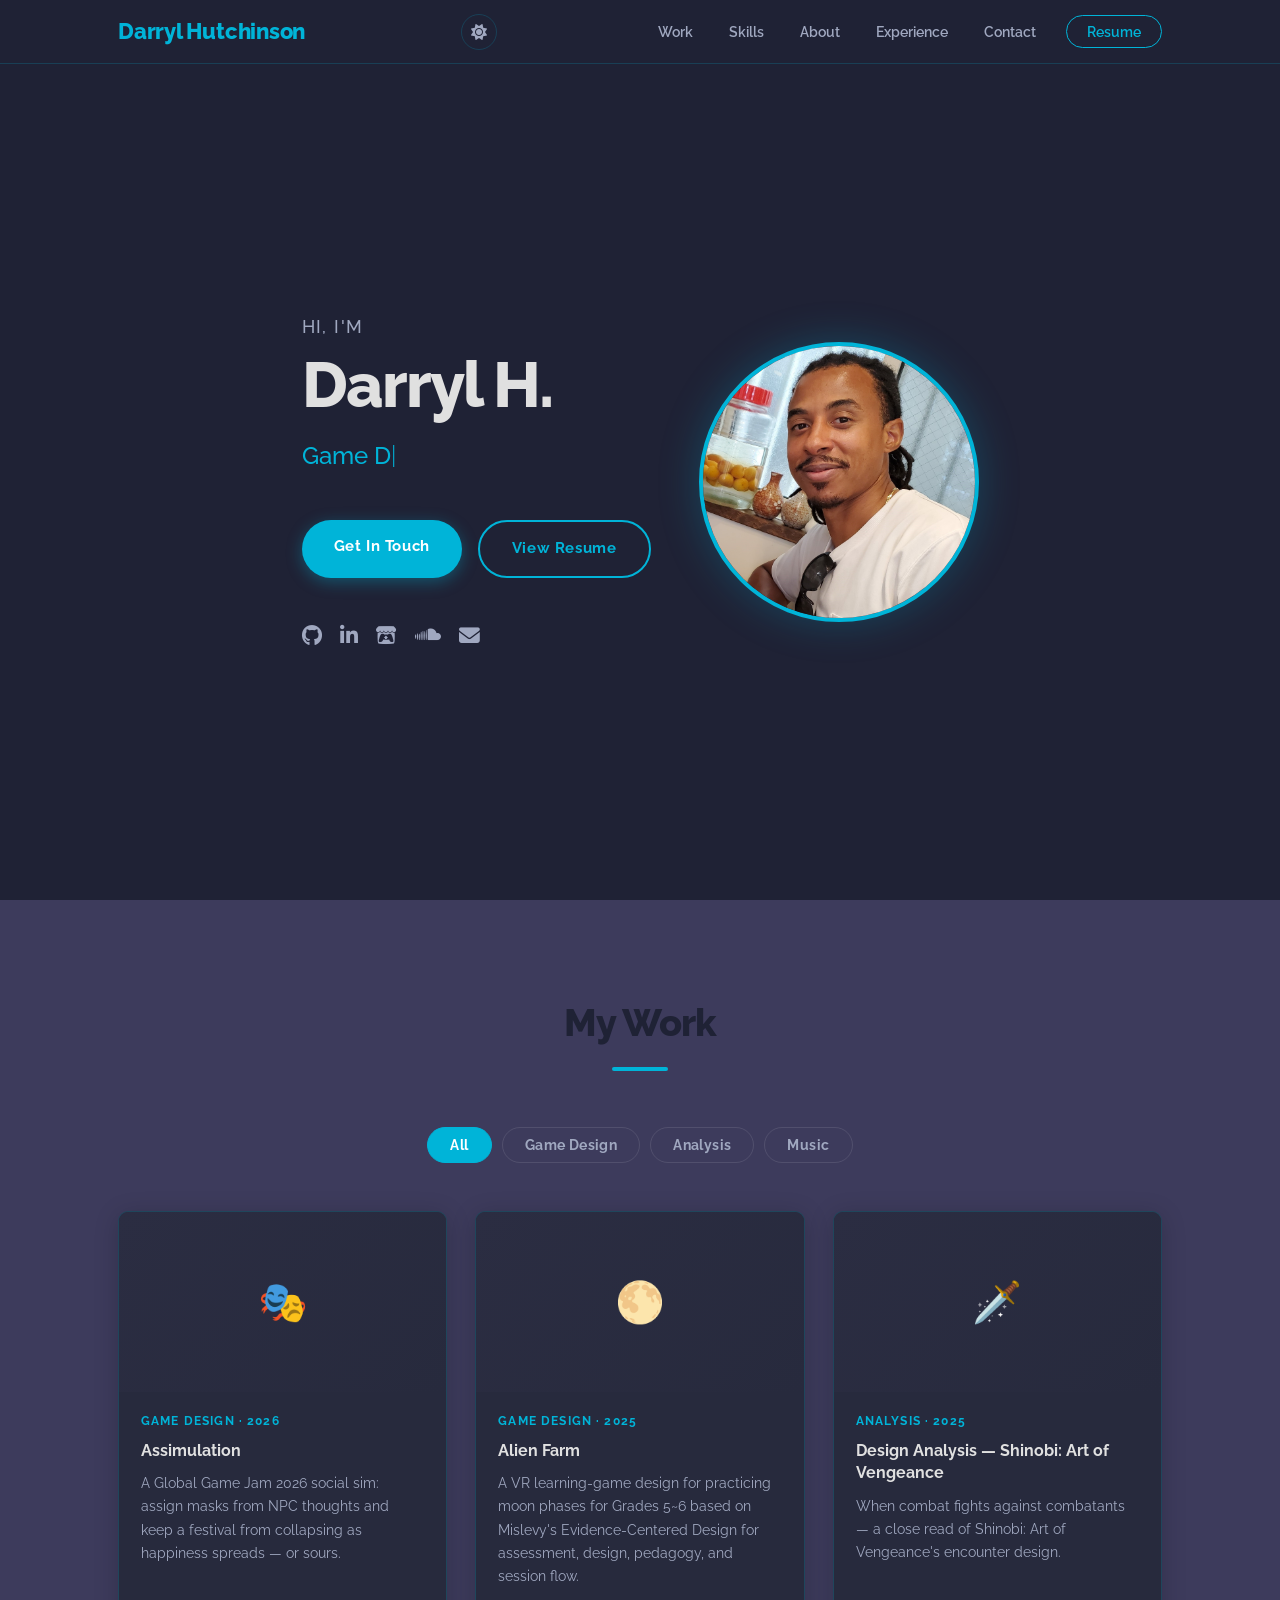
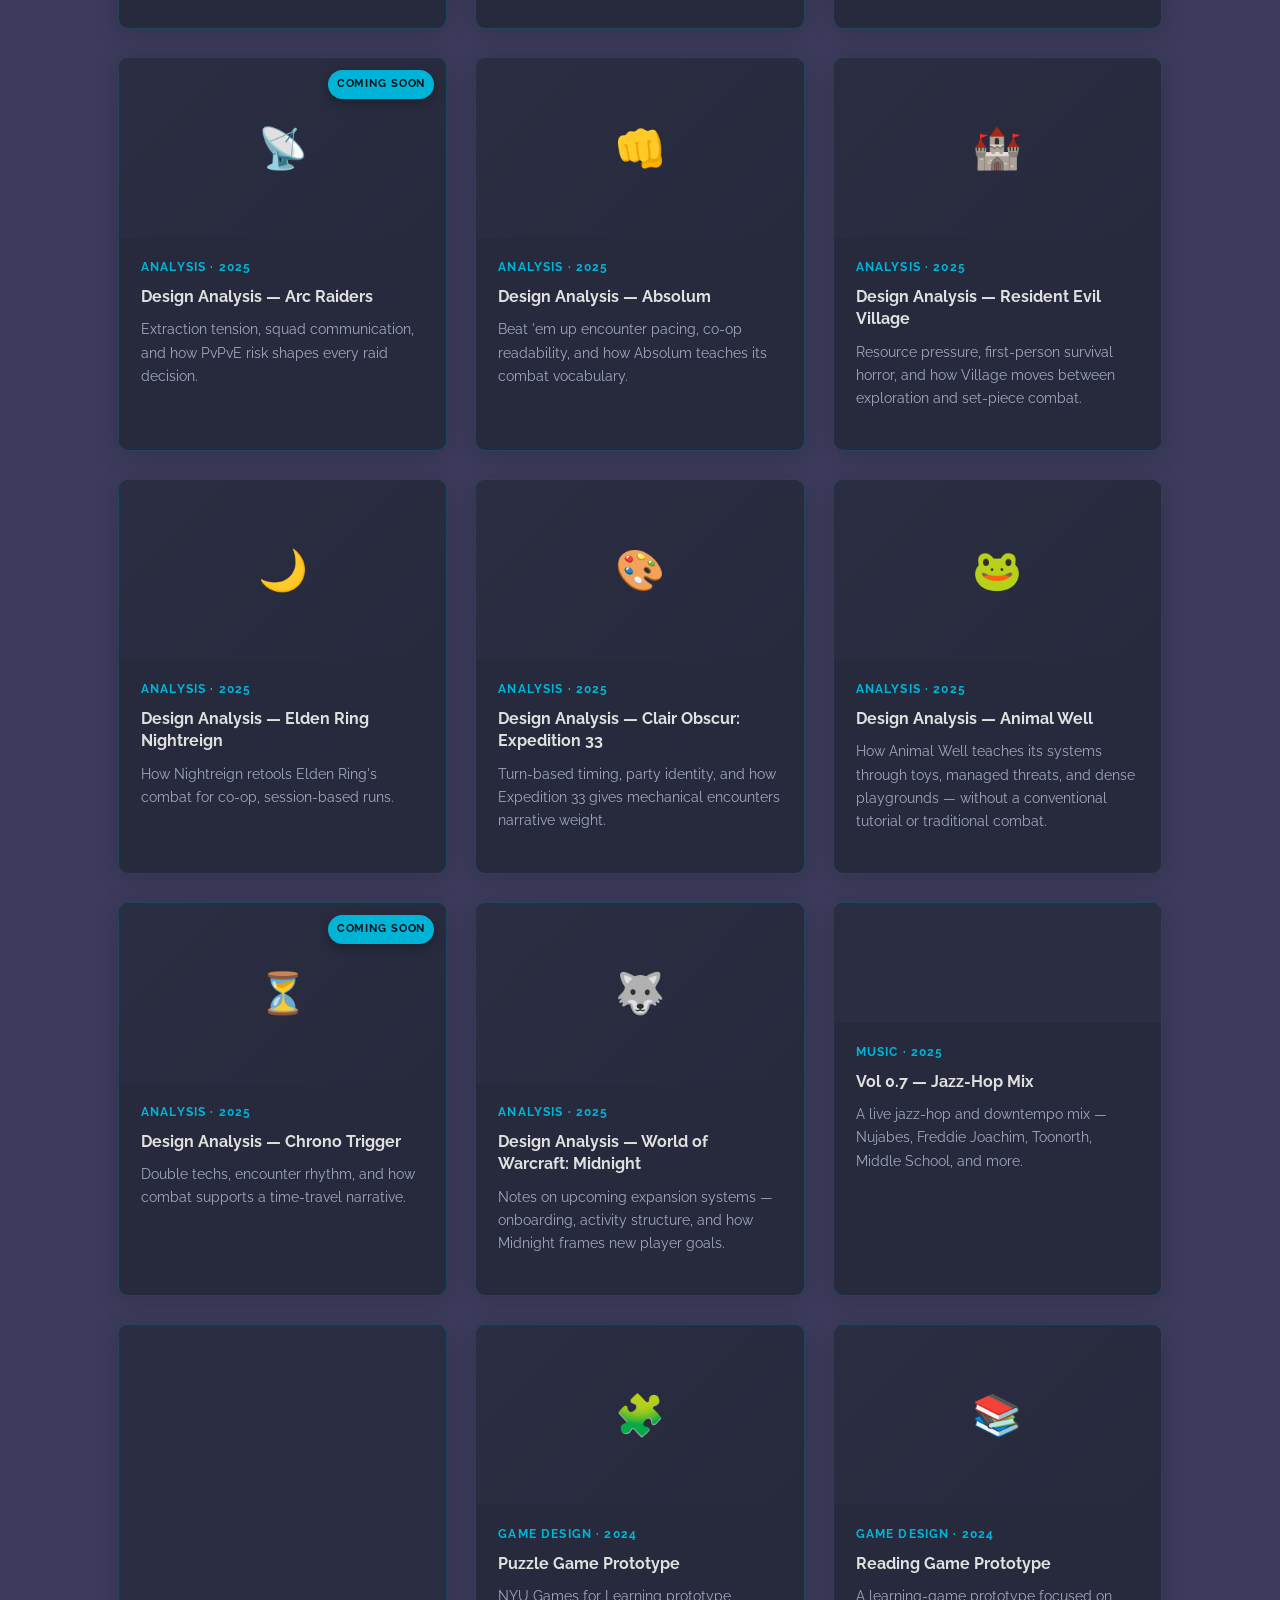
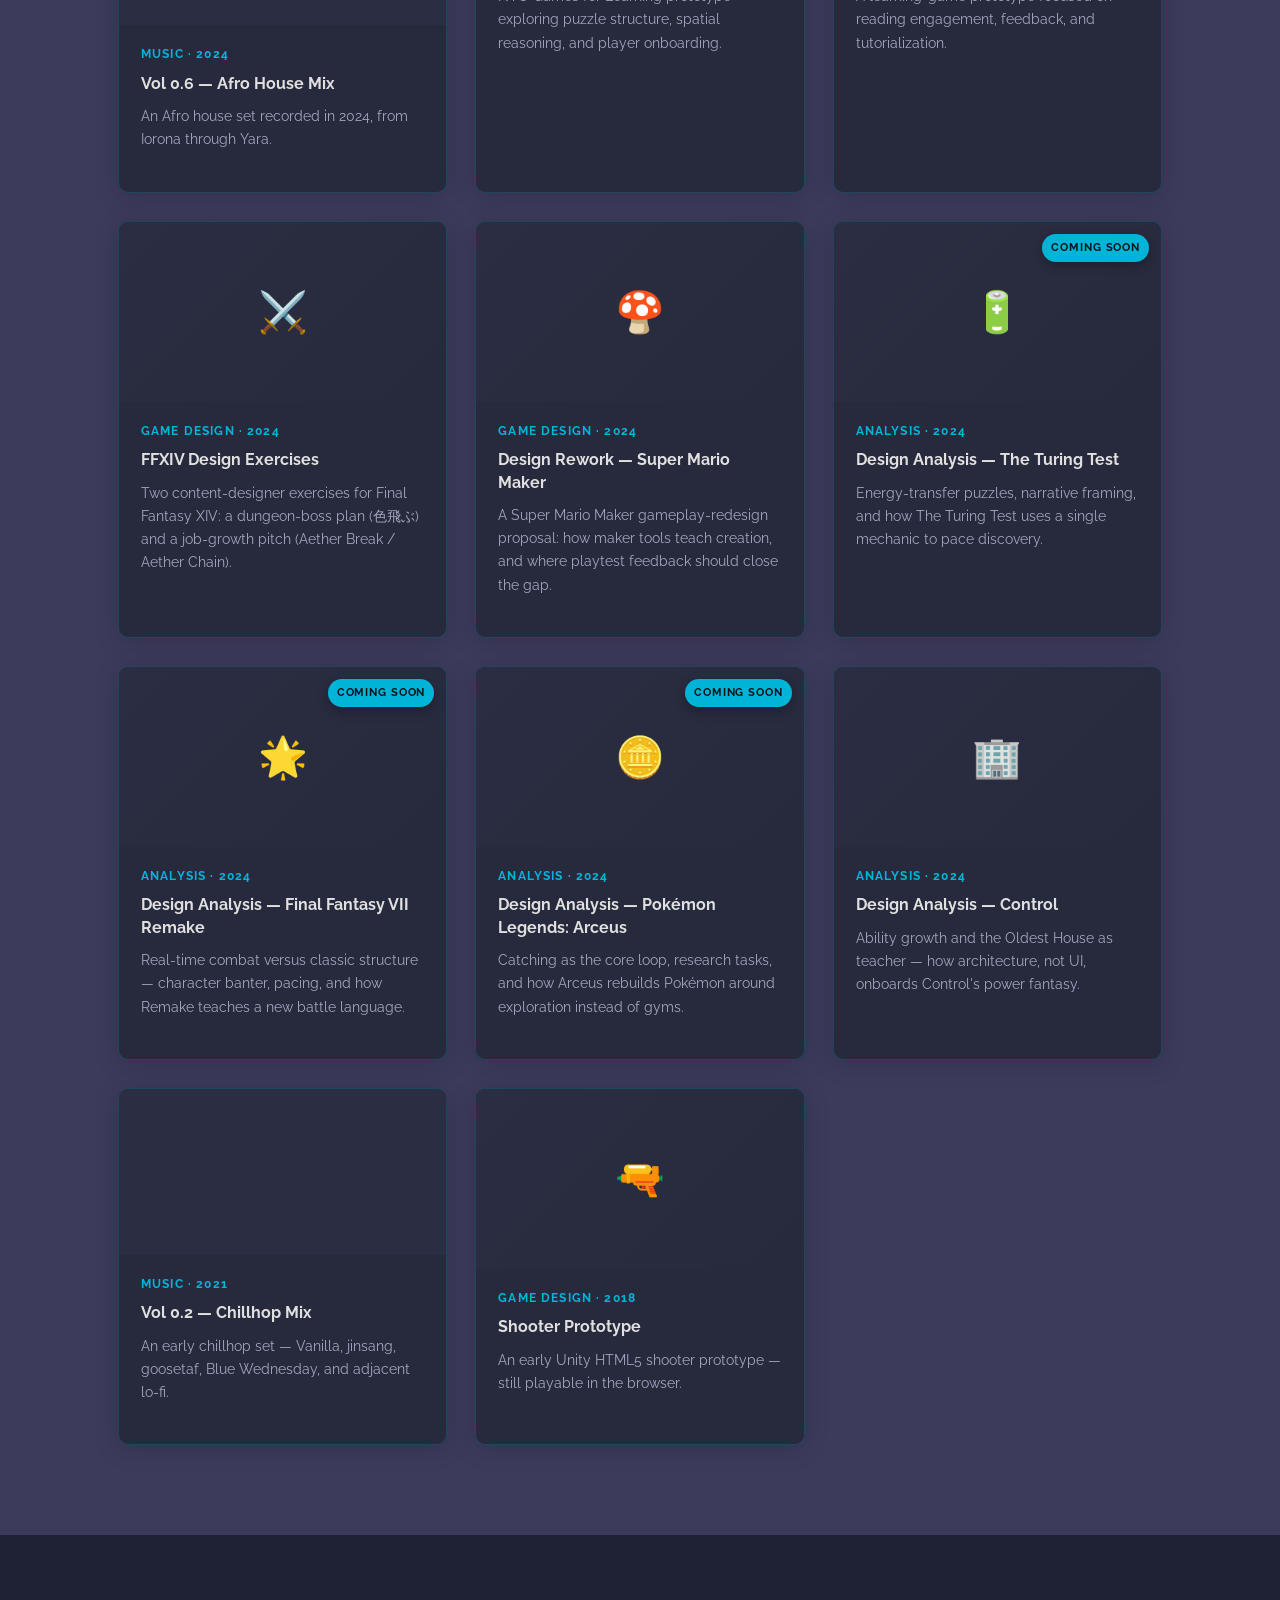
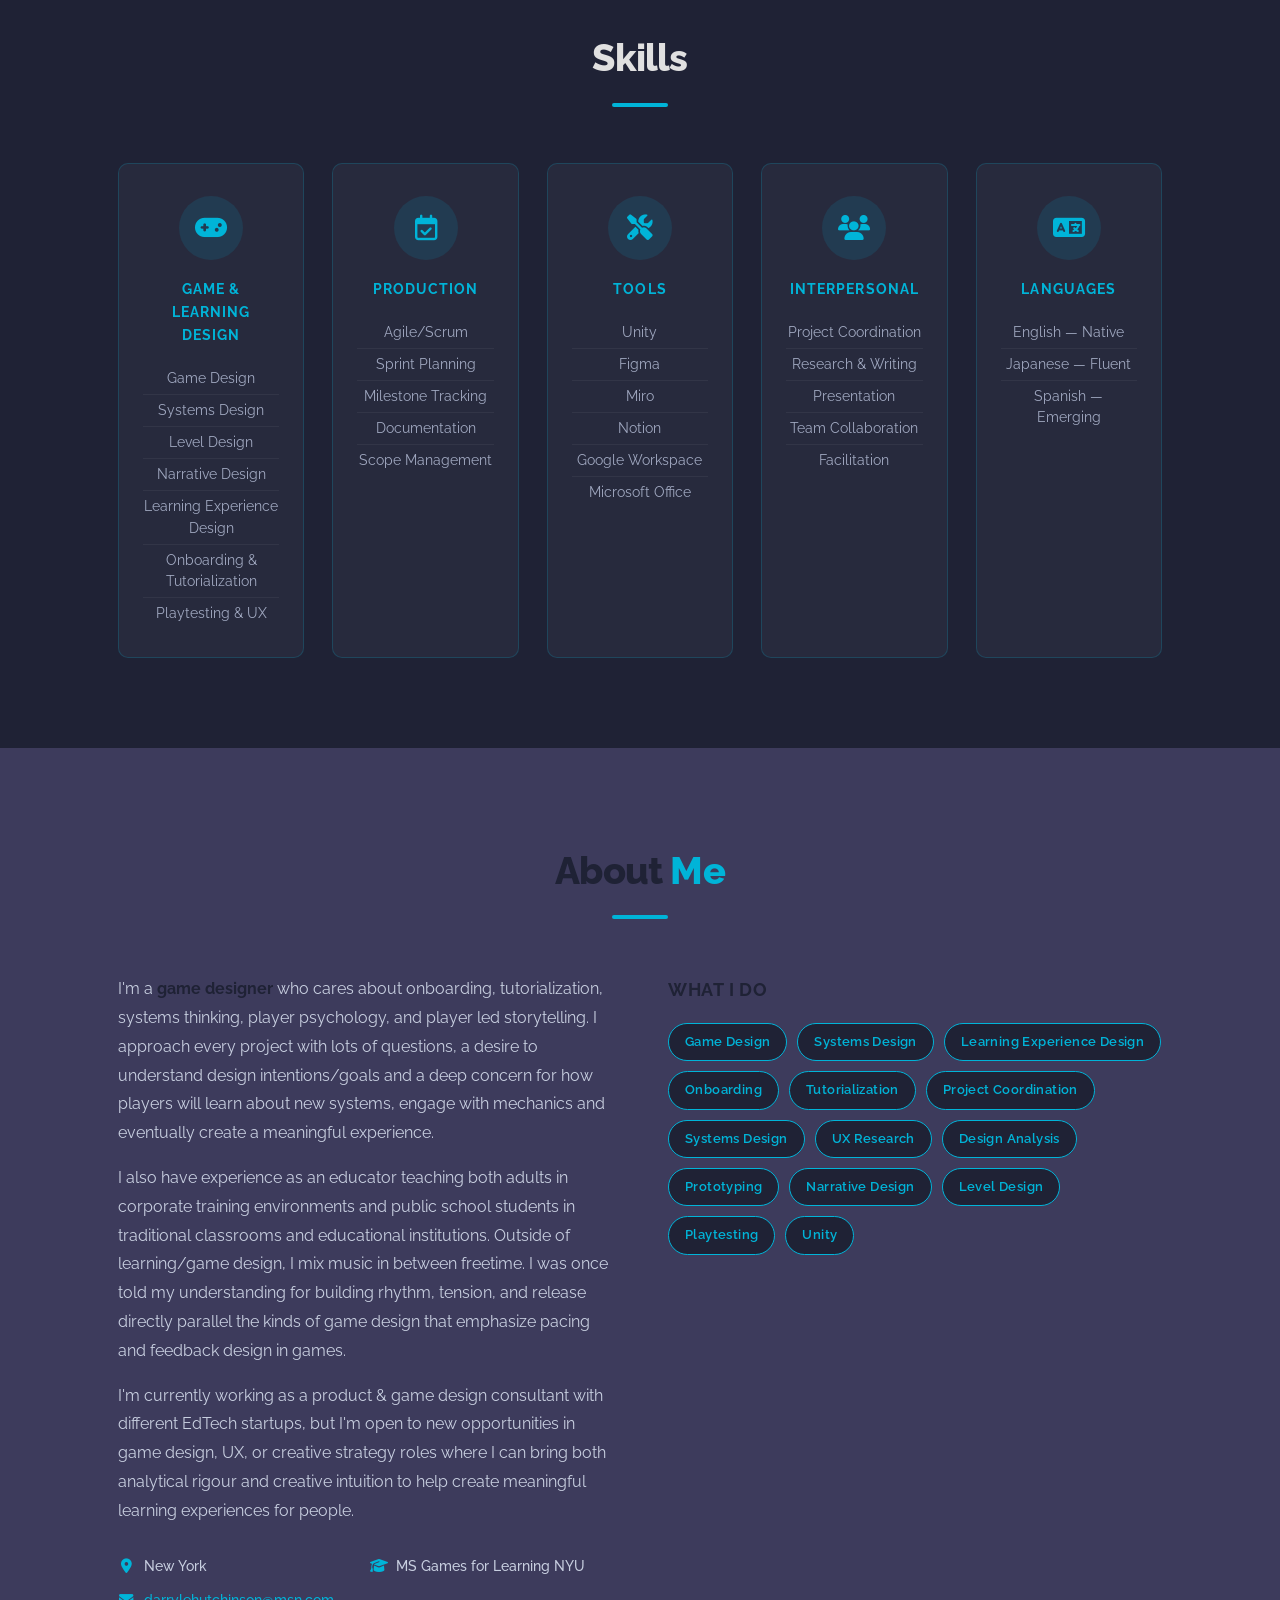
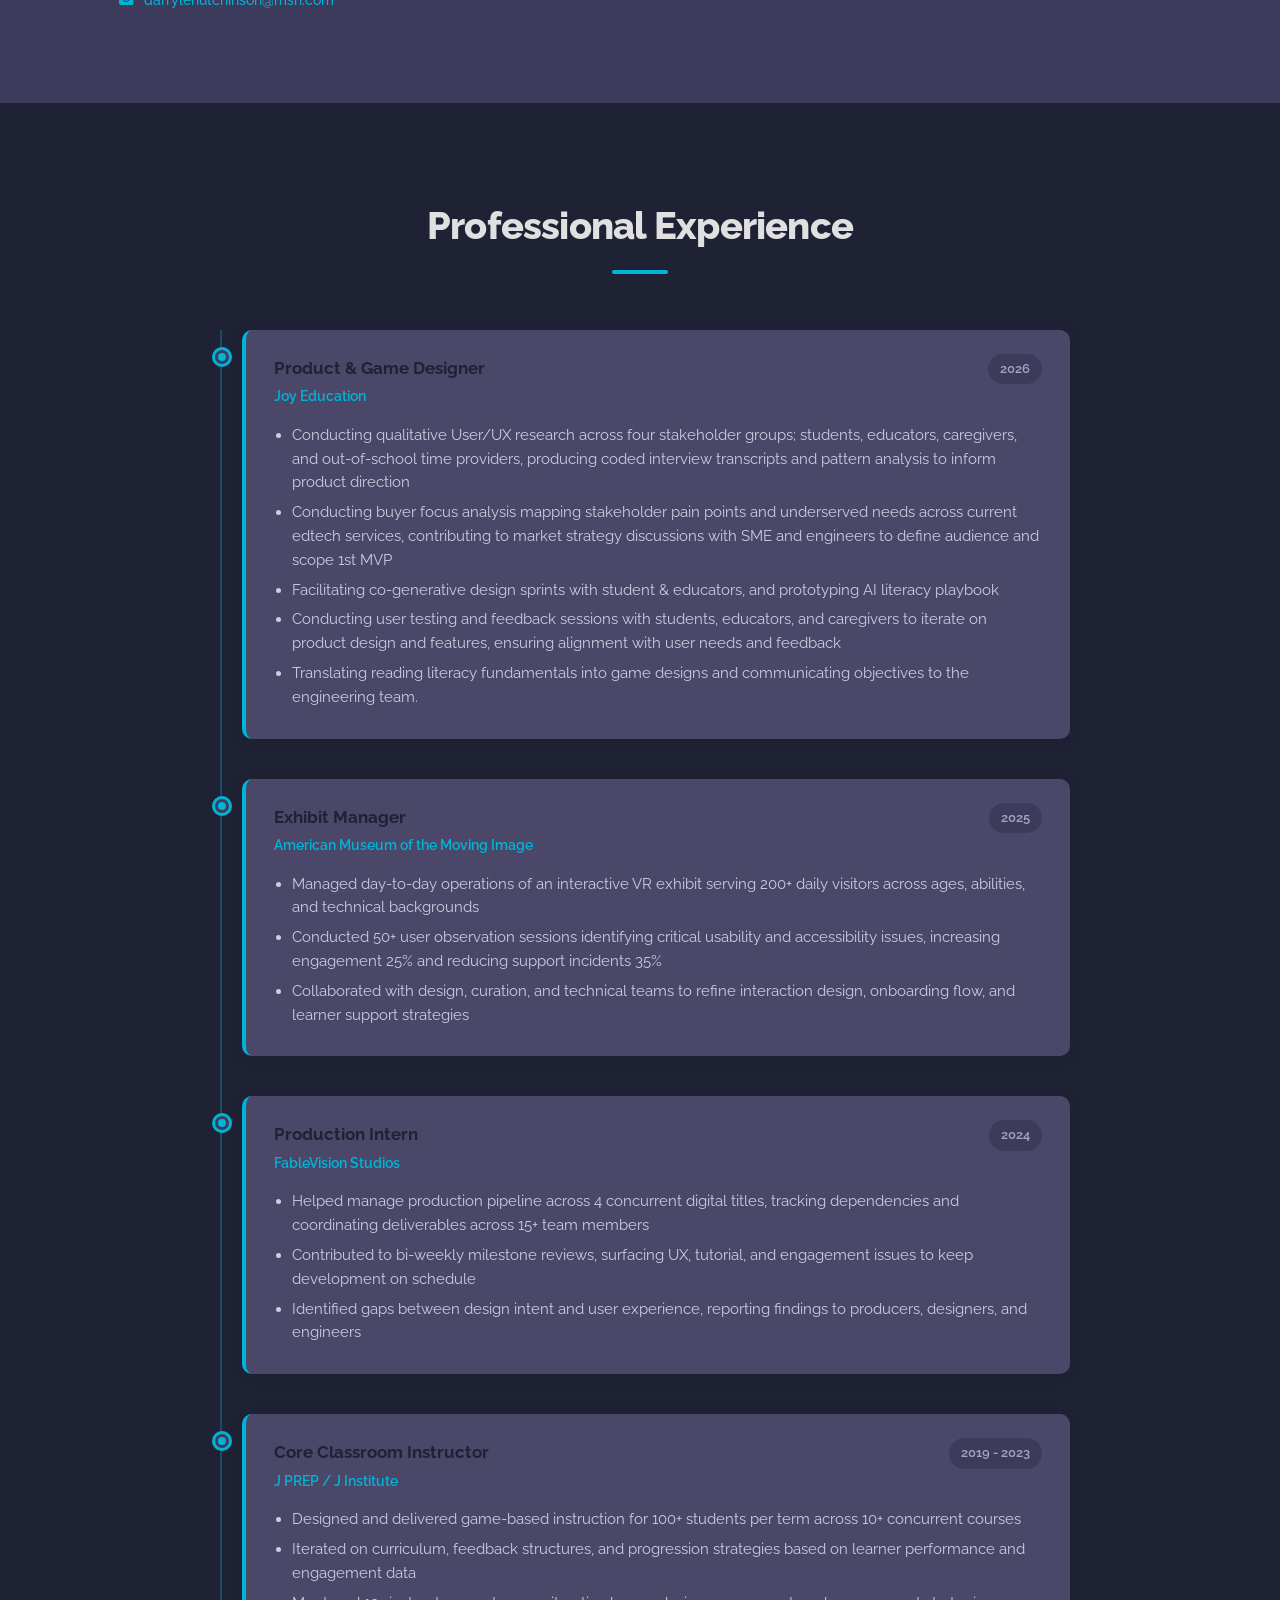
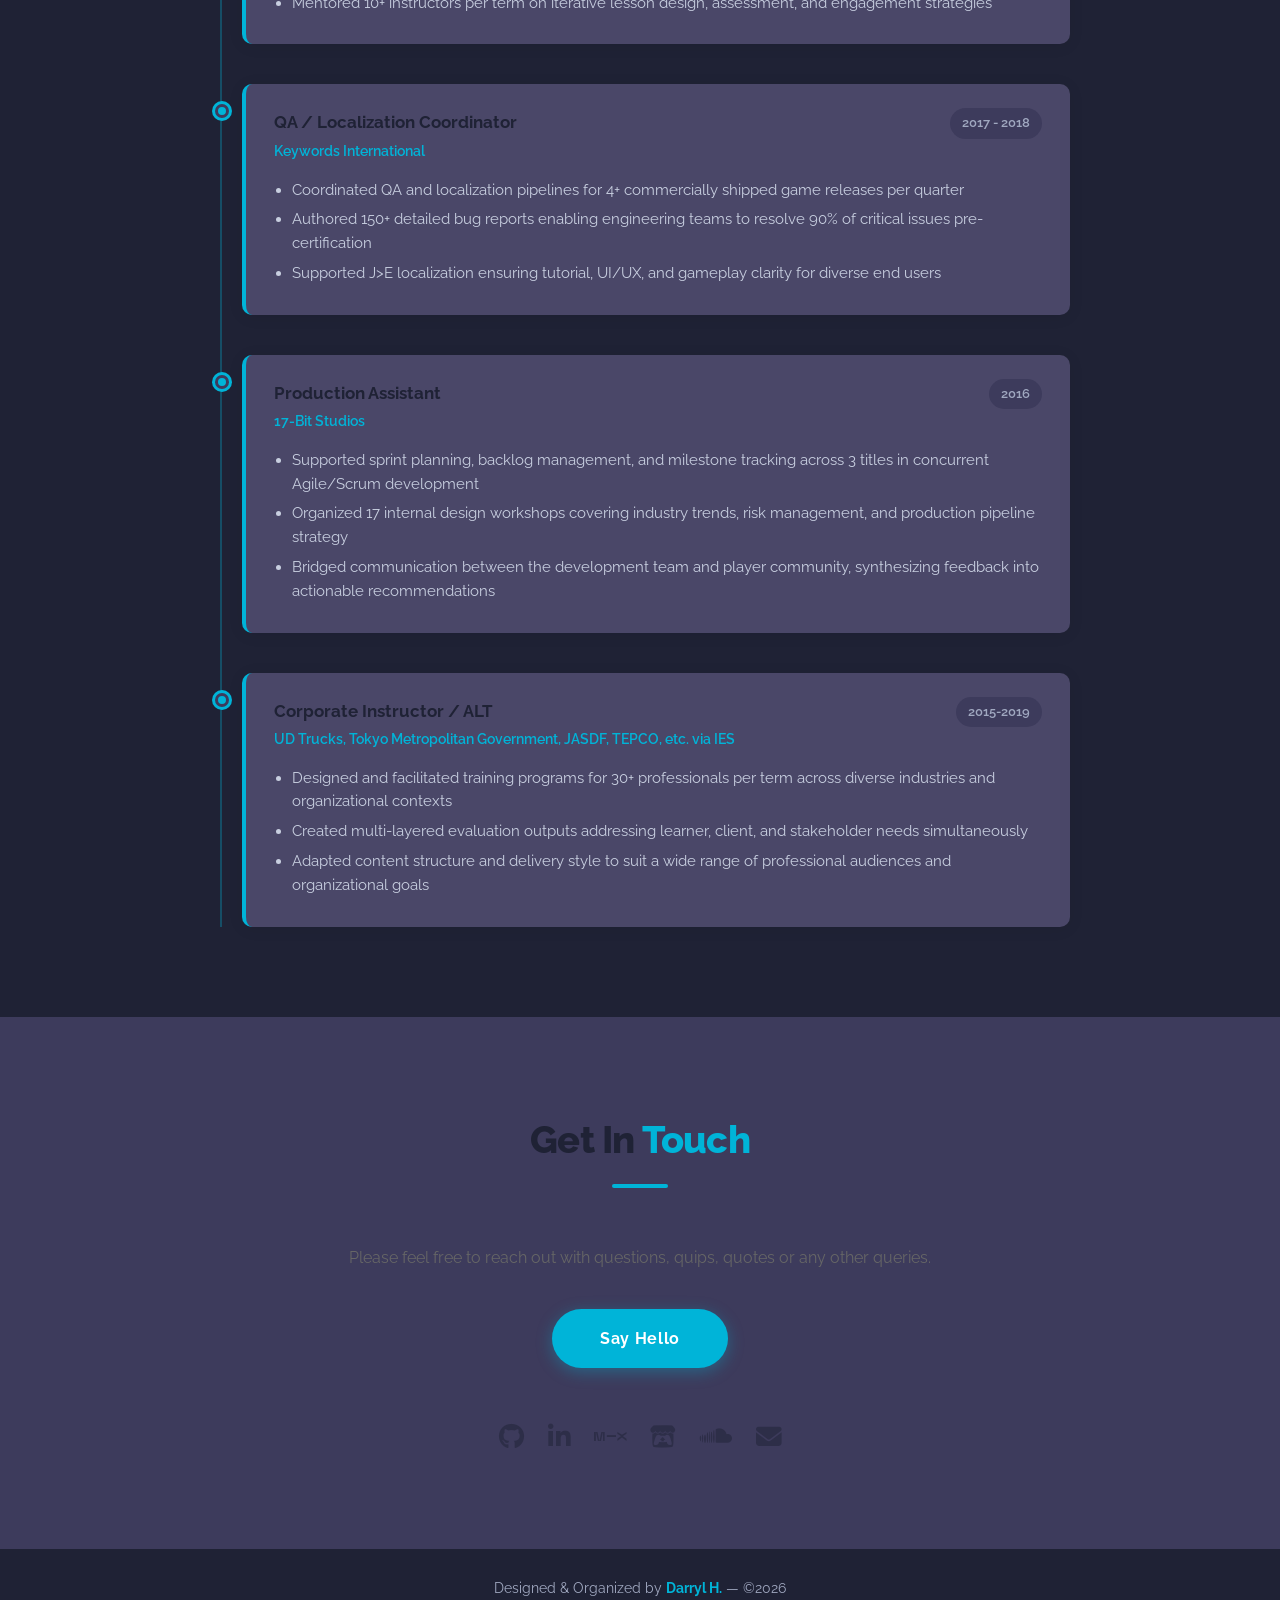
==== index.html @ 16603f93 "[updated] changes to animal well analysis, updating about-text" ====
<!DOCTYPE html>
<html lang="en">
<head>
    <meta charset="UTF-8">
    <meta name="viewport" content="width=device-width, initial-scale=1.0">
    <meta name="description" content="Portfolio — Game Designer, Analyst & Music Producer">
    <title>Portfolio</title>
    <link rel="preconnect" href="https://fonts.googleapis.com">
    <link rel="preconnect" href="https://fonts.gstatic.com" crossorigin>
    <link href="https://fonts.googleapis.com/css2?family=Raleway:wght@300;400;500;600;700;800&family=Raleway+Dots&display=swap" rel="stylesheet">
    <link rel="stylesheet" href="https://cdnjs.cloudflare.com/ajax/libs/font-awesome/6.5.0/css/all.min.css">
    <link rel="stylesheet" href="css/style.css">
</head>
<body>

    <!-- ── NAVBAR ── -->
    <nav id="navbar">
        <div class="nav-inner">
            <a href="#home" class="nav-logo">Darryl Hutchinson</a>
            <button class="nav-hamburger" id="hamburger" aria-label="Open menu" aria-expanded="false">
                <span></span><span></span><span></span>
            </button>
            <button class="theme-toggle" id="theme-toggle" aria-label="Toggle light mode">
                <i class="fas fa-sun"></i>
            </button>
            <ul class="nav-links" id="nav-links">
                <li><a href="#projects">Work</a></li>
                <li><a href="#skills">Skills</a></li>
                <li><a href="#about">About</a></li>
                <li><a href="#experience">Experience</a></li>
                <li><a href="#contact">Contact</a></li>
                <li><a href="assets/pdfs/DarrylH-Resume.pdf" target="_blank" class="nav-resume-btn">Resume</a></li>
            </ul>
        </div>
    </nav>

    <!-- ── HERO ── -->
    <section id="home">
        <div class="hero-inner">
            <div class="hero-text">
                <p class="hero-greeting">Hi, I'm</p>
                <h1 class="hero-name">Darryl H.</h1>
                <p class="hero-role"><span id="typed-role"></span><span class="cursor">|</span></p>
                <div class="hero-btns">
                    <a href="#contact" class="btn btn-primary">Get In Touch</a>
                    <a href="assets/pdfs/DarrylH-Resume.pdf" target="_blank" class="btn btn-outline">View Resume</a>
                </div>
                <div class="hero-socials">
                    <a href="https://github.com/CosmosSoul/" target="_blank" aria-label="GitHub"><i class="fab fa-github"></i></a>
                    <a href="https://www.linkedin.com/in/darryl-hutchinson-a8041891/" target="_blank" aria-label="LinkedIn"><i class="fab fa-linkedin-in"></i></a>
                    <a href="https://cosmos-soul.itch.io/" target="_blank" aria-label="itch.io"><i class="fab fa-itch-io"></i></a>
                    <a href="https://soundcloud.com/darryl_21/tracks" target="_blank" aria-label="SoundCloud"><i class="fab fa-soundcloud"></i></a>
                    <a href="mailto:darrylehutchinson@msn.com" aria-label="Email"><i class="fas fa-envelope"></i></a>
                </div>
            </div>
            <div class="hero-photo">
                <!-- Replace src with your actual photo -->
                <img src="assets/images/profile.jpg" alt="Profile photo" onerror="this.style.display='none';this.nextElementSibling.style.display='flex'">
                <div class="hero-photo-placeholder" style="display:none;">
                    <span>DH</span>
                </div>
            </div>
        </div>
    </section>

    <!-- ── PROJECTS / WORK ── -->
    <section id="projects" class="section section-light">
        <div class="section-inner">
            <h2 class="section-title">My Work</h2>

            <!-- Category filter tabs -->
            <div class="project-filters" role="group" aria-label="Filter projects">
                <button class="filter-tab active" data-filter="all">All</button>
                <button class="filter-tab" data-filter="game-design">Game Design</button>
                <button class="filter-tab" data-filter="analysis">Analysis</button>
                <button class="filter-tab" data-filter="music">Music</button>
                <button class="filter-tab" data-filter="academic">Academic</button>
                <button class="filter-tab" data-filter="other">Other</button>
            </div>

            <div class="projects-grid" id="projects-grid">
                <!-- Cards injected by JS -->
            </div>
        </div>
    </section>

    <!-- ── SKILLS ── -->
    <section id="skills" class="section section-dark">
        <div class="section-inner">
            <h2 class="section-title">Skills</h2>
            <div class="skills-icons-grid">

                <!-- Game & Learning Design -->
                <div class="skill-group fade-in">
                    <div class="skill-group-icon"><i class="fas fa-gamepad"></i></div>
                    <h3 class="skill-group-title">Game &amp; Learning Design</h3>
                    <ul class="skill-list">
                        <li>Game Design</li>
                        <li>Systems Design</li>
                        <li>Level Design</li>
                        <li>Narrative Design</li>
                        <li>Learning Experience Design</li>
                        <li>Onboarding &amp; Tutorialization</li>
                        <li>Playtesting &amp; UX</li>
                    </ul>
                </div>

                <!-- Production -->
                <div class="skill-group fade-in">
                    <div class="skill-group-icon"><i class="fa-regular fa-calendar-check"></i></div>
                    <h3 class="skill-group-title">Production</h3>
                    <ul class="skill-list">
                        <li>Agile/Scrum</li>
                        <li>Sprint Planning</li>
                        <li>Milestone Tracking</li>
                        <li>Documentation</li>
                        <li>Scope Management</li>
                    </ul>
                </div>

                <!-- Tools -->
                <div class="skill-group fade-in">
                    <div class="skill-group-icon"><i class="fas fa-tools"></i></div>
                    <h3 class="skill-group-title">Tools</h3>
                    <ul class="skill-list">
                        <li>Unity</li>
                        <li>Figma</li>
                        <li>Miro</li>
                        <li>Notion</li>
                        <li>Google Workspace</li>
                        <li>Microsoft Office</li>
                    </ul>
                </div>

                <!-- Interpersonal -->
                <div class="skill-group fade-in">
                    <div class="skill-group-icon"><i class="fas fa-users"></i></div>
                    <h3 class="skill-group-title">Interpersonal</h3>
                    <ul class="skill-list">
                        <li>Project Coordination</li>
                        <li>Research &amp; Writing</li>
                        <li>Presentation</li>
                        <li>Team Collaboration</li>
                        <li>Facilitation</li>
                    </ul>
                </div>

                <!-- Languages -->
                <div class="skill-group fade-in">
                    <div class="skill-group-icon"><i class="fas fa-language"></i></div>
                    <h3 class="skill-group-title">Languages</h3>
                    <ul class="skill-list">
                        <li>English — Native</li>
                        <li>Japanese — Fluent</li>
                        <li>Spanish — Emerging</li>
                    </ul>
                </div>

            </div>
        </div>
    </section>

    <!-- ── ABOUT ── -->
    <section id="about" class="section section-light">
        <div class="section-inner">
            <h2 class="section-title">About <span>Me</span></h2>
            <div class="about-grid">
                <div class="about-text">
                    <p>
                        I'm a <strong>game designer</strong> who cares about onboarding, tutorialization, systems thinking, 
                        player psychology, and player led storytelling. I approach every project with lots of questions, a desire to understand design intentions/goals and a deep
                        concern for how players will learn about new systems, engage with mechanics and eventually create a meaningful experience.
                    </p>
                    <p>
                        I also have experience as an educator teaching both adults in corporate training environments and public school students in traditional classrooms and educational institutions. Outside of learning/game design, I mix music in between freetime. I was once told my understanding for 
                        building rhythm, tension, and release directly parallel the kinds of game design that emphasize
                        pacing and feedback design in games.
                    </p>
                    <p>
                        I'm currently working as a product & game design consultant with different EdTech startups, but I'm open to new opportunities in game design, UX, or creative 
                        strategy roles where I can bring both analytical rigour and creative intuition to help create meaningful learning experiences for people.
                    </p>
                    <!-- Quick-facts grid -->
                    <ul class="about-facts">
                        <li><i class="fas fa-map-marker-alt"></i> New York </li>
                        <li><i class="fas fa-graduation-cap"></i>MS Games for Learning NYU</li>
                        <!-- <li><i class="fas fa-briefcase"></i> Open to opportunities</li> -->
                        <li><i class="fas fa-envelope"></i> <a href="mailto:darrylehutchinson@msn.com">darrylehutchinson@msn.com</a></li>
                    </ul>
                </div>
                <div class="about-skills-summary">
                    <h3>What I Do</h3>
                    <div class="tag-cloud">
                        <span class="tag">Game Design</span>
                        <span class="tag">Systems Design</span>
                        <span class="tag">Learning Experience Design</span>
                        <span class="tag">Onboarding</span>
                        <span class="tag">Tutorialization</span>
                        <span class="tag">Project Coordination</span>
                        <span class="tag">Systems Design</span>
                        <span class="tag">UX Research</span>
                        <span class="tag">Design Analysis</span>
                        <span class="tag">Prototyping</span>
                        <span class="tag">Narrative Design</span>
                        <span class="tag">Level Design</span>
                        <span class="tag">Playtesting</span>
                        <span class="tag">Unity</span>
                    </div>
                </div>
            </div>
        </div>
    </section>

    <!-- ── EXPERIENCE ── -->
    <section id="experience" class="section section-dark">
        <div class="section-inner">
            <h2 class="section-title">Professional Experience</h2>
            <div class="timeline">


                <div class="timeline-item">
                    <div class="timeline-dot"></div>
                    <div class="timeline-card">
                        <div class="timeline-header">
                            <div>
                                <h3>Product & Game Designer</h3>
                                <p class="timeline-org"><a href="https://joyeducation.org/about-us/">Joy Education</a></p>
                            </div>
                            <span class="timeline-date">2026</span>
                        </div>
                        <ul class="timeline-bullets">
                            <li>Conducting qualitative User/UX research across four stakeholder groups; students, educators, caregivers, and out-of-school time providers, producing coded interview transcripts and pattern analysis to inform product direction</li>
                            <li>Conducting buyer focus analysis mapping stakeholder pain points and underserved needs across current edtech services, contributing to market strategy discussions with SME and engineers to define audience and scope 1st MVP</li>
                            <li>Facilitating co-generative design sprints with student & educators, and prototyping AI literacy playbook</li>
                            <li>Conducting user testing and feedback sessions with students, educators, and caregivers to iterate on product design and features, ensuring alignment with user needs and feedback</li>
                            <li>Translating reading literacy fundamentals into game designs and communicating objectives to the engineering team.</li>
                        </ul>
                    </div>
                </div>

                <div class="timeline-item">
                    <div class="timeline-dot"></div>
                    <div class="timeline-card">
                        <div class="timeline-header">
                            <div>
                                <h3>Exhibit Manager</h3>
                                <p class="timeline-org"><a href="https://movingimage.org/">American Museum of the Moving Image</a></p>
                            </div>
                            <span class="timeline-date">2025</span>
                        </div>
                        <ul class="timeline-bullets">
                            <li>Managed day-to-day operations of an interactive VR exhibit serving 200+ daily visitors across ages, abilities, and technical backgrounds</li>
                            <li>Conducted 50+ user observation sessions identifying critical usability and accessibility issues, increasing engagement 25% and reducing support incidents 35%</li>
                            <li>Collaborated with design, curation, and technical teams to refine interaction design, onboarding flow, and learner support strategies</li>
                        </ul>
                    </div>
                </div>

                

                <div class="timeline-item">
                    <div class="timeline-dot"></div>
                    <div class="timeline-card">
                        <div class="timeline-header">
                            <div>
                                <h3>Production Intern</h3>
                                <p class="timeline-org"><a href="https://www.fablevisionstudios.com/">FableVision Studios</a></p>
                            </div>
                            <span class="timeline-date">2024</span>
                        </div>
                        <ul class="timeline-bullets">
                            <li>Helped manage production pipeline across 4 concurrent digital titles, tracking dependencies and coordinating deliverables across 15+ team members</li>
                            <li>Contributed to bi-weekly milestone reviews, surfacing UX, tutorial, and engagement issues to keep development on schedule</li>
                            <li>Identified gaps between design intent and user experience, reporting findings to producers, designers, and engineers</li>
                        </ul>
                    </div>
                </div>

                <div class="timeline-item">
                    <div class="timeline-dot"></div>
                    <div class="timeline-card">
                        <div class="timeline-header">
                            <div>
                                <h3>Core Classroom Instructor</h3>
                                <p class="timeline-org">J PREP / J Institute</p>
                            </div>
                            <span class="timeline-date">2019 - 2023</span>
                        </div>
                        <ul class="timeline-bullets">
                            <li>Designed and delivered game-based instruction for 100+ students per term across 10+ concurrent courses</li>
                            <li>Iterated on curriculum, feedback structures, and progression strategies based on learner performance and engagement data</li>
                            <li>Mentored 10+ instructors per term on iterative lesson design, assessment, and engagement strategies</li>
                        </ul>
                    </div>
                </div>

                <div class="timeline-item">
                    <div class="timeline-dot"></div>
                    <div class="timeline-card">
                        <div class="timeline-header">
                            <div>
                                <h3>QA / Localization Coordinator</h3>
                                <p class="timeline-org"><a href="https://www.keywordsstudios.com/en/about-us/global-offer/locations-studios/keywords-studios/asia-pacific/">Keywords International</a></p>
                            </div>
                            <span class="timeline-date">2017 - 2018</span>
                        </div>
                        <ul class="timeline-bullets">
                            <li>Coordinated QA and localization pipelines for 4+ commercially shipped game releases per quarter</li>
                            <li>Authored 150+ detailed bug reports enabling engineering teams to resolve 90% of critical issues pre-certification</li>
                            <li>Supported J>E localization ensuring tutorial, UI/UX, and gameplay clarity for diverse end users</li>
                        </ul>
                    </div>
                </div>

                <div class="timeline-item">
                    <div class="timeline-dot"></div>
                    <div class="timeline-card">
                        <div class="timeline-header">
                            <div>
                                <h3>Production Assistant</h3>
                                <p class="timeline-org"><a href="https://17-bit.com">17-Bit Studios</a></p>
                            </div>
                            <span class="timeline-date">2016</span>
                        </div>
                        <ul class="timeline-bullets">
                            <li>Supported sprint planning, backlog management, and milestone tracking across 3 titles in concurrent Agile/Scrum development</li>
                            <li>Organized 17 internal design workshops covering industry trends, risk management, and production pipeline strategy</li>
                            <li>Bridged communication between the development team and player community, synthesizing feedback into actionable recommendations</li>
                        </ul>
                    </div>
                </div>

                <div class="timeline-item">
                    <div class="timeline-dot"></div>
                    <div class="timeline-card">
                        <div class="timeline-header">
                            <div>
                                <h3>Corporate Instructor / ALT</h3>
                                <p class="timeline-org"><a href="https://www.udtrucks.com/unitedstates/about-us/company/company-profile">UD Trucks, </a><a href="https://www.english.metro.tokyo.lg.jp/">Tokyo Metropolitan Government, </a> <a href="https://www.mod.go.jp/asdf/en/">JASDF, </a><a href="https://www.tepco.co.jp/en/hd/index-e.html">TEPCO,</a> <a> etc. </a><a href="https://iesnet.com/">via IES</a></p>
                            </div>
                            <span class="timeline-date">2015-2019</span>
                        </div>
                        <ul class="timeline-bullets">
                            <li>Designed and facilitated training programs for 30+ professionals per term across diverse industries and organizational contexts</li>
                            <li>Created multi-layered evaluation outputs addressing learner, client, and stakeholder needs simultaneously</li>
                            <li>Adapted content structure and delivery style to suit a wide range of professional audiences and organizational goals</li>
                        </ul>
                    </div>
                </div>
                
            </div>
        </div>
    </section>

    <!-- ── CONTACT ── -->
    <section id="contact" class="section section-light">
        <div class="section-inner contact-inner">
            <h2 class="section-title">Get In <span>Touch</span></h2>
            <p class="contact-sub">
                Please feel free to reach out with questions, quips, quotes or any other queries.
            </p>
            <a href="mailto:darrylehutchinson@msn.com" class="btn btn-primary contact-btn">Say Hello</a>
            <div class="contact-socials">
                <a href="https://github.com/CosmosSoul/" target="_blank" aria-label="GitHub"><i class="fab fa-github"></i></a>
                <a href="https://www.linkedin.com/in/darryl-hutchinson-a8041891/" target="_blank" aria-label="LinkedIn"><i class="fab fa-linkedin-in"></i></a>
                <a href="https://www.mixcloud.com/Cosmos_" target="_blank" aria-label="Mixcloud"><i class="fab fa-mixcloud"></i></a>
                <a href="https://cosmos-soul.itch.io/" target="_blank" aria-label="itch.io"><i class="fab fa-itch-io"></i></a>
                <a href="https://soundcloud.com/darryl_21/tracks" target="_blank" aria-label="SoundCloud"><i class="fab fa-soundcloud"></i></a>
                <a href="mailto:darrylehutchinson@msn.com" aria-label="Email"><i class="fas fa-envelope"></i></a>
            </div>
        </div>
    </section>

    <!-- ── FOOTER ── -->
    <footer id="footer">
        <p>Designed &amp; Organized by <strong>Darryl H.</strong> &mdash; ©️<span id="footer-year"></span></p>
    </footer>

    <!-- ── PROJECT DETAIL MODAL ── -->
    <div id="project-modal" class="project-modal" role="dialog" aria-modal="true" aria-labelledby="project-modal-title" hidden>
        <div class="project-modal-backdrop"></div>
        <div class="project-modal-container">
            <button id="project-modal-close" class="pdf-modal-close project-modal-close" aria-label="Close">
                <i class="fas fa-times"></i>
            </button>
            <div class="project-modal-thumb" id="project-modal-thumb"></div>
            <div class="project-modal-body">
                <p class="project-modal-meta" id="project-modal-meta"></p>
                <h2 class="project-modal-title" id="project-modal-title"></h2>
                <p class="project-modal-desc" id="project-modal-desc"></p>
                <div class="project-modal-summary" id="project-modal-summary"></div>
                <div class="project-modal-links" id="project-modal-links"></div>
            </div>
        </div>
    </div>

    <!-- ── PDF PREVIEW MODAL ── -->
    <div id="pdf-modal" class="pdf-modal" role="dialog" aria-modal="true" aria-labelledby="pdf-modal-title" hidden>
        <div class="pdf-modal-backdrop"></div>
        <div class="pdf-modal-container">
            <div class="pdf-modal-header">
                <span id="pdf-modal-title" class="pdf-modal-title"></span>
                <button id="pdf-modal-close" class="pdf-modal-close" aria-label="Close preview">
                    <i class="fas fa-times"></i>
                </button>
            </div>
            <div class="pdf-modal-body">
                <iframe id="pdf-modal-frame" src="" title="Preview" allowfullscreen allow="fullscreen"></iframe>
            </div>
        </div>
    </div>

    <script src="js/main.js"></script>
</body>
</html>
---- css/style.css ----
/* =========================================================
   Portfolio v2 — style.css
   Inspired by varadbhogayata.github.io
   ========================================================= */

/* ─────────────────────────────────────────────────────────
   SAVED COLOUR SCHEME — original (restore by copying into :root)
   --navy:       #1f2235
   --navy-light: #2b2d42
   --navy-card:  #272a3d
   --accent:     #00b4d8
   --accent-dim: #0096b4
   --light-bg:   #f4f4f9   ← original light section bg (dark mode was #2e2d45, then #3d3b5c)
   --light-card: #ffffff   ← original (dark mode was #38364f, then #4a4768)
   --text-dark:  #1f2235
   --text-light: #e0e0e0
   --text-muted: #a0a8c0
   --text-body:  (did not exist — was hardcoded #444/#555 in about/timeline)
   --border:     rgba(0, 180, 216, 0.2)
   --shadow:     0 4px 24px rgba(0,0,0,0.18)

   LIGHT MODE originals (html[data-theme="light"]):
   --navy:       #f0f4f8
   --navy-light: #dce4ed
   --navy-card:  #ffffff
   --light-bg:   #e4ecf4
   --light-card: #ffffff
   --text-dark:  #1f2235
   --text-light: #1f2235
   --text-muted: #4a5568
   --text-body:  (did not exist — was hardcoded #444/#555)
   ───────────────────────────────────────────────────────── */

/* ── RESET & BASE ── */
*, *::before, *::after { box-sizing: border-box; margin: 0; padding: 0; }

:root {
    --navy:       #1f2235;
    --navy-light: #2b2d42;
    --navy-card:  #272a3d;
    --accent:     #00b4d8;
    --accent-dim: #0096b4;
    --light-bg:   #3d3b5c;
    --light-card: #4a4768;
    --text-dark:  #1f2235;
    --text-light: #e0e0e0;
    --text-muted: #a0a8c0;
    --text-body:  #c8cfe0;
    --border:     rgba(0, 180, 216, 0.2);
    --shadow:     0 4px 24px rgba(0,0,0,0.18);
    --radius:     10px;
    --nav-height: 64px;
    --font:       'Raleway', -apple-system, BlinkMacSystemFont, sans-serif;
    --transition: 0.25s ease;
}

/* ── LIGHT MODE OVERRIDES ── */
html[data-theme="light"] {
    --navy:       #c9d6e3;
    --navy-light: #b8c9d9;
    --navy-card:  #dde6ef;
    --light-bg:   #dde6ef;
    --light-card: #eaf0f6;
    --text-dark:  #1a2332;
    --text-light: #1a2332;
    --text-muted: #3d5166;
    --text-body:  #2c3e52;
    --border:     rgba(0, 180, 216, 0.3);
    --shadow:     0 4px 24px rgba(0,0,0,0.1);
}
html[data-theme="light"] body { background: var(--navy); color: var(--text-dark); }
html[data-theme="light"] #navbar { background: var(--navy); border-bottom-color: var(--border); }
html[data-theme="light"] .nav-links a { color: var(--text-muted); }
html[data-theme="light"] .nav-links a:hover,
html[data-theme="light"] .nav-links a.active { color: var(--accent); }
html[data-theme="light"] .nav-hamburger span { background: var(--text-dark); }
html[data-theme="light"] .section-light { background: var(--light-bg); color: var(--text-dark); }
html[data-theme="light"] .section-light .section-title { color: var(--text-dark); }
html[data-theme="light"] .section-light .about-text p { color: var(--text-muted); }
html[data-theme="light"] .section-light .timeline-card { background: var(--light-card); }
html[data-theme="light"] .section-light .timeline-header h3 { color: var(--text-dark); }
html[data-theme="light"] .section-light .timeline-bullets li { color: var(--text-muted); }
html[data-theme="light"] .section-light .contact-sub { color: var(--text-muted); }
html[data-theme="light"] .section-light .contact-socials a { color: var(--text-dark); }
html[data-theme="light"] .section-dark { background: var(--navy-light); color: var(--text-dark); }
html[data-theme="light"] .section-dark .section-title { color: var(--text-dark); }
html[data-theme="light"] .section-dark .skill-group { background: var(--light-card); border-color: var(--border); }
html[data-theme="light"] .section-dark .skill-list li { color: var(--text-muted); border-bottom-color: rgba(0,0,0,0.06); }
html[data-theme="light"] .section-dark .project-card { background: var(--light-card); }
html[data-theme="light"] .section-dark .project-title { color: var(--text-dark); }
html[data-theme="light"] .section-dark .project-desc { color: var(--text-muted); }
html[data-theme="light"] .filter-tab { color: var(--text-muted); border-color: rgba(0,0,0,0.15); }
html[data-theme="light"] #footer { background: var(--navy-light); color: var(--text-muted); }

html { scroll-behavior: smooth; font-size: 16px; }

body {
    font-family: var(--font);
    color: var(--text-dark);
    background: var(--navy);
    line-height: 1.7;
    overflow-x: hidden;
}

a { text-decoration: none; color: inherit; }
img { max-width: 100%; display: block; }
ul { list-style: none; }
button { cursor: pointer; font-family: var(--font); border: none; background: none; }

/* ── SECTION HELPERS ── */
.section { padding: 90px 0; }
.section-light  { background: var(--light-bg); color: var(--text-dark); }
.section-dark   { background: var(--navy);     color: var(--text-light); }

.section-inner {
    max-width: 1100px;
    margin: 0 auto;
    padding: 0 28px;
}

.section-title {
    font-size: clamp(1.8rem, 4vw, 2.4rem);
    font-weight: 800;
    text-align: center;
    margin-bottom: 56px;
    position: relative;
    letter-spacing: -0.02em;
}
.section-title::after {
    content: '';
    display: block;
    width: 56px;
    height: 4px;
    background: var(--accent);
    border-radius: 2px;
    margin: 12px auto 0;
}
.section-title span { color: var(--accent); }
.section-light .section-title { color: var(--text-dark); }
.section-dark  .section-title { color: var(--text-light); }

/* ── BUTTONS ── */
.btn {
    display: inline-block;
    padding: 14px 32px;
    border-radius: 50px;
    font-weight: 700;
    font-size: 0.95rem;
    letter-spacing: 0.04em;
    transition: all var(--transition);
    white-space: nowrap;
}
.btn-primary {
    background: var(--accent);
    color: #fff;
    box-shadow: 0 4px 16px rgba(0,180,216,0.35);
}
.btn-primary:hover { background: var(--accent-dim); transform: translateY(-2px); box-shadow: 0 8px 24px rgba(0,180,216,0.45); }
.btn-outline {
    border: 2px solid var(--accent);
    color: var(--accent);
    background: transparent;
}
.btn-outline:hover { background: var(--accent); color: #fff; transform: translateY(-2px); }

/* ── NAVBAR ── */
#navbar {
    position: fixed;
    top: 0; left: 0; right: 0;
    z-index: 1000;
    height: var(--nav-height);
    background: var(--navy);
    border-bottom: 1px solid var(--border);
    transition: box-shadow var(--transition);
}
#navbar.scrolled { box-shadow: 0 2px 20px rgba(0,0,0,0.4); }

.nav-inner {
    max-width: 1100px;
    margin: 0 auto;
    padding: 0 28px;
    height: 100%;
    display: flex;
    align-items: center;
    justify-content: space-between;
}

.nav-logo {
    font-size: 1.4rem;
    font-weight: 800;
    color: var(--accent);
    letter-spacing: -0.01em;
}
.nav-logo:hover { opacity: 0.85; }

.nav-links {
    display: flex;
    align-items: center;
    gap: 8px;
}
.nav-links a {
    padding: 8px 14px;
    border-radius: 6px;
    font-weight: 600;
    font-size: 0.9rem;
    color: var(--text-muted);
    transition: color var(--transition), background var(--transition);
}
.nav-links a:hover,
.nav-links a.active {
    color: var(--accent);
    background: rgba(0,180,216,0.08);
}
.nav-resume-btn {
    border: 1.5px solid var(--accent) !important;
    color: var(--accent) !important;
    border-radius: 50px !important;
    padding: 7px 20px !important;
    margin-left: 8px;
}
.nav-resume-btn:hover { background: var(--accent) !important; color: #fff !important; }

.nav-hamburger {
    display: none;
    flex-direction: column;
    gap: 5px;
    padding: 6px;
}
.nav-hamburger span {
    display: block;
    width: 24px; height: 2px;
    background: var(--text-light);
    border-radius: 2px;
    transition: all var(--transition);
}
.nav-hamburger.open span:nth-child(1) { transform: translateY(7px) rotate(45deg); }
.nav-hamburger.open span:nth-child(2) { opacity: 0; }
.nav-hamburger.open span:nth-child(3) { transform: translateY(-7px) rotate(-45deg); }

/* ── THEME TOGGLE ── */
.theme-toggle {
    width: 36px;
    height: 36px;
    border-radius: 50%;
    display: flex;
    align-items: center;
    justify-content: center;
    font-size: 1rem;
    color: var(--text-muted);
    border: 1.5px solid var(--border);
    transition: color var(--transition), border-color var(--transition), background var(--transition), transform var(--transition);
    flex-shrink: 0;
    margin-left: 8px;
}
.theme-toggle:hover {
    color: var(--accent);
    border-color: var(--accent);
    background: rgba(0,180,216,0.08);
    transform: rotate(20deg);
}
html[data-theme="light"] .theme-toggle { color: #f59e0b; border-color: #f59e0b; }
html[data-theme="light"] .theme-toggle:hover { background: rgba(245,158,11,0.1); border-color: #f59e0b; }

/* ── HERO ── */
#home {
    min-height: 100vh;
    background: var(--navy);
    display: flex;
    align-items: center;
    padding-top: var(--nav-height);
}

.hero-inner {
    max-width: 1100px;
    margin: 0 auto;
    padding: 60px 28px;
    display: flex;
    align-items: center;
    justify-content: space-between;
    gap: 48px;
}

.hero-text { flex: 1; }

.hero-greeting {
    font-size: 1.15rem;
    font-weight: 500;
    color: var(--text-muted);
    margin-bottom: 8px;
    letter-spacing: 0.08em;
    text-transform: uppercase;
}

.hero-name {
    font-size: clamp(2.4rem, 6vw, 4rem);
    font-weight: 800;
    color: var(--text-light);
    line-height: 1.1;
    margin-bottom: 16px;
    letter-spacing: -0.03em;
}

.hero-role {
    font-size: clamp(1.1rem, 3vw, 1.5rem);
    font-weight: 500;
    color: var(--accent);
    min-height: 2em;
    margin-bottom: 36px;
}
.cursor {
    display: inline-block;
    animation: blink 0.9s step-end infinite;
    color: var(--accent);
    font-weight: 300;
}
@keyframes blink { 50% { opacity: 0; } }

.hero-btns {
    display: flex;
    gap: 16px;
    flex-wrap: wrap;
    margin-bottom: 40px;
}

.hero-socials {
    display: flex;
    gap: 18px;
}
.hero-socials a {
    font-size: 1.3rem;
    color: var(--text-muted);
    transition: color var(--transition), transform var(--transition);
}
.hero-socials a:hover { color: var(--accent); transform: translateY(-3px); }

/* Hero photo */
.hero-photo {
    flex-shrink: 0;
    width: 280px;
    height: 280px;
    border-radius: 50%;
    overflow: hidden;
    border: 4px solid var(--accent);
    box-shadow: 0 0 40px rgba(0,180,216,0.25);
    background: var(--navy-card);
}
.hero-photo img { width: 100%; height: 100%; object-fit: cover; }
.hero-photo-placeholder {
    width: 100%; height: 100%;
    display: flex;
    align-items: center;
    justify-content: center;
    font-size: 4rem;
    font-weight: 800;
    color: var(--accent);
    letter-spacing: -0.05em;
}

/* ── ABOUT ── */
.about-grid {
    display: grid;
    grid-template-columns: 1fr 1fr;
    gap: 56px;
    align-items: start;
}
.about-text p {
    margin-bottom: 16px;
    font-size: 1rem;
    color: var(--text-body);
    line-height: 1.8;
}
.about-text p:last-of-type { margin-bottom: 28px; }
.about-text strong { color: var(--text-dark); font-weight: 700; }
.about-facts {
    display: grid;
    grid-template-columns: 1fr 1fr;
    gap: 10px;
}
.about-facts li {
    display: flex;
    align-items: center;
    gap: 10px;
    font-size: 0.9rem;
    color: var(--text-body);
    font-weight: 500;
}
.about-facts li i { color: var(--accent); width: 16px; text-align: center; }
.about-facts li a { color: var(--accent); }
.about-facts li a:hover { text-decoration: underline; }

.about-skills-summary h3 {
    font-size: 1.1rem;
    font-weight: 700;
    color: var(--text-dark);
    margin-bottom: 18px;
    letter-spacing: 0.04em;
    text-transform: uppercase;
}
.tag-cloud {
    display: flex;
    flex-wrap: wrap;
    gap: 10px;
}
.tag {
    padding: 7px 16px;
    background: var(--navy);
    color: var(--accent);
    border: 1.5px solid var(--accent);
    border-radius: 50px;
    font-size: 0.82rem;
    font-weight: 600;
    letter-spacing: 0.03em;
    transition: all var(--transition);
}
.tag:hover { background: var(--accent); color: #fff; }

/* ── SKILLS ── */
.skills-icons-grid {
    display: grid;
    grid-template-columns: repeat(auto-fit, minmax(180px, 1fr));
    gap: 28px;
}

.skill-group {
    background: var(--navy-card);
    border: 1px solid var(--border);
    border-radius: var(--radius);
    padding: 32px 24px 28px;
    text-align: center;
    transition: transform var(--transition), box-shadow var(--transition), border-color var(--transition);
}
.skill-group:hover {
    transform: translateY(-6px);
    box-shadow: 0 12px 32px rgba(0,180,216,0.18);
    border-color: var(--accent);
}

.skill-group-icon {
    width: 64px;
    height: 64px;
    border-radius: 50%;
    background: rgba(0,180,216,0.12);
    display: flex;
    align-items: center;
    justify-content: center;
    margin: 0 auto 18px;
    font-size: 1.6rem;
    color: var(--accent);
    transition: background var(--transition);
}
.skill-group:hover .skill-group-icon {
    background: var(--accent);
    color: #fff;
}

.skill-group-title {
    font-size: 0.85rem;
    font-weight: 700;
    text-transform: uppercase;
    letter-spacing: 0.08em;
    color: var(--accent);
    margin-bottom: 16px;
}

.skill-list {
    list-style: none;
    padding: 0;
}
.skill-list li {
    font-size: 0.88rem;
    color: var(--text-muted);
    padding: 5px 0;
    border-bottom: 1px solid rgba(255,255,255,0.05);
    line-height: 1.5;
}
.skill-list li:last-child { border-bottom: none; }

/* ── TIMELINE ── */
.timeline {
    position: relative;
    max-width: 860px;
    margin: 0 auto;
    padding-left: 32px;
}
.timeline::before {
    content: '';
    position: absolute;
    left: 10px; top: 0; bottom: 0;
    width: 2px;
    background: var(--accent);
    opacity: 0.3;
}
.timeline-item {
    position: relative;
    margin-bottom: 40px;
}
.timeline-item:last-child { margin-bottom: 0; }
.timeline-dot {
    position: absolute;
    left: -27px;
    top: 20px;
    width: 14px; height: 14px;
    background: var(--accent);
    border-radius: 50%;
    border: 3px solid var(--light-bg);
    box-shadow: 0 0 0 3px var(--accent);
}
.timeline-card {
    background: var(--light-card);
    border-radius: var(--radius);
    padding: 24px 28px;
    box-shadow: 0 2px 16px rgba(0,0,0,0.07);
    border-left: 4px solid var(--accent);
    transition: box-shadow var(--transition), transform var(--transition);
}
.timeline-card:hover { box-shadow: 0 6px 28px rgba(0,0,0,0.13); transform: translateX(4px); }
.timeline-header {
    display: flex;
    justify-content: space-between;
    align-items: flex-start;
    flex-wrap: wrap;
    gap: 8px;
    margin-bottom: 14px;
}
.timeline-header h3 { font-size: 1.05rem; font-weight: 700; color: var(--text-dark); }
.timeline-org { font-size: 0.9rem; color: var(--accent); font-weight: 600; margin-top: 2px; }
.timeline-date {
    font-size: 0.82rem;
    color: var(--text-muted);
    font-weight: 600;
    white-space: nowrap;
    background: var(--light-bg);
    padding: 4px 12px;
    border-radius: 50px;
}
.timeline-bullets {
    list-style: disc;
    padding-left: 18px;
}
.timeline-bullets li {
    font-size: 0.93rem;
    color: var(--text-body);
    margin-bottom: 6px;
    line-height: 1.6;
}

/* ── PROJECTS GRID ── */
.project-filters {
    display: flex;
    flex-wrap: wrap;
    justify-content: center;
    gap: 10px;
    margin-bottom: 48px;
}
.filter-tab {
    padding: 9px 22px;
    border-radius: 50px;
    font-size: 0.85rem;
    font-weight: 700;
    color: var(--text-muted);
    border: 1.5px solid rgba(255,255,255,0.1);
    transition: all var(--transition);
    letter-spacing: 0.03em;
}
.filter-tab:hover { color: var(--accent); border-color: var(--accent); }
.filter-tab.active { background: var(--accent); color: #fff; border-color: var(--accent); }

.projects-grid {
    display: grid;
    grid-template-columns: repeat(auto-fill, minmax(300px, 1fr));
    gap: 28px;
}

.project-card {
    background: var(--navy-card);
    border-radius: var(--radius);
    overflow: hidden;
    border: 1px solid var(--border);
    display: flex;
    flex-direction: column;
    transition: transform var(--transition), box-shadow var(--transition), border-color var(--transition);
    box-shadow: var(--shadow);
    cursor: pointer;
}
.project-card:hover { transform: translateY(-6px); box-shadow: 0 16px 40px rgba(0,0,0,0.35); }
.project-card[data-expanded="true"] { border-color: var(--accent); }
.project-card.hidden { display: none; }
.project-card.card-hidden { display: none; }

.project-media {
    position: relative;
}
.project-soon {
    position: absolute;
    top: 12px;
    right: 12px;
    z-index: 1;
    font-size: 0.68rem;
    font-weight: 700;
    letter-spacing: 0.08em;
    text-transform: uppercase;
    color: #06141b;
    background: var(--accent);
    padding: 5px 9px;
    border-radius: 999px;
    box-shadow: 0 4px 12px rgba(0, 0, 0, 0.28);
}
.project-thumb {
    width: 100%;
    height: 180px;
    object-fit: cover;
    background: var(--navy-light);
}
.project-embed {
    width: 100%;
    background: var(--navy-light);
    line-height: 0;
}
.project-embed iframe {
    display: block;
    width: 100%;
    border: none;
}

.project-thumb-placeholder {
    width: 100%; height: 180px;
    background: linear-gradient(135deg, var(--navy-light), var(--navy-card));
    display: flex;
    align-items: center;
    justify-content: center;
    font-size: 2.5rem;
}

.project-body {
    padding: 20px 22px 24px;
    flex: 1;
    display: flex;
    flex-direction: column;
}
.project-category {
    font-size: 0.72rem;
    font-weight: 700;
    text-transform: uppercase;
    letter-spacing: 0.1em;
    color: var(--accent);
    margin-bottom: 8px;
}
.project-title {
    font-size: 1rem;
    font-weight: 700;
    color: var(--text-light);
    margin-bottom: 10px;
    line-height: 1.4;
}
.project-desc {
    font-size: 0.88rem;
    color: var(--text-muted);
    line-height: 1.65;
    margin-bottom: 16px;
}
.project-links {
    display: flex;
    gap: 10px;
    flex-wrap: wrap;
    margin-top: auto;
    padding-top: 8px;
}
.project-link {
    padding: 8px 18px;
    border-radius: 50px;
    font-size: 0.8rem;
    font-weight: 700;
    letter-spacing: 0.04em;
    transition: all var(--transition);
    display: inline-flex;
    align-items: center;
    gap: 6px;
}
.project-link.solid { background: var(--accent); color: #fff; }
.project-link.solid:hover { background: var(--accent-dim); }
.project-link.ghost { border: 1.5px solid var(--accent); color: var(--accent); }
.project-link.ghost:hover { background: var(--accent); color: #fff; }

/* ── EXPANDED CARD ── */
.project-card.expanded {
    /* grid-column is set explicitly by JS to avoid overflow issues */
    min-height: 420px;
    cursor: default;
    transform: none !important;
    border-color: var(--accent);
    box-shadow: 0 0 0 1px var(--accent), 0 16px 48px rgba(0,180,216,0.2);
}

.project-card.expanded .project-thumb-placeholder {
    height: 200px;
    font-size: 4rem;
}

.project-card.expanded .project-body {
    padding: 24px 26px 28px;
    flex: 1;
    display: flex;
    flex-direction: column;
}

.project-card.expanded .project-desc {
    font-size: 0.92rem;
}

.project-card.expanded .project-links {
    display: flex !important;
}

.project-summary {
    display: none;
    font-size: 0.88rem;
    color: var(--text-muted);
    line-height: 1.8;
    margin-top: 12px;
    padding-top: 14px;
    border-top: 1px solid var(--border);
    white-space: pre-line;
}
.project-card.expanded .project-summary { display: block; }

.project-slides {
    display: none;
    position: relative;
    width: 100%;
    margin-top: 16px;
    padding-top: 56.25%;
    background: #111;
    border: 1px solid var(--border);
    border-radius: 8px;
    overflow: hidden;
}
.project-card.expanded .project-slides { display: block; }
.project-slides iframe {
    position: absolute;
    inset: 0;
    width: 100%;
    height: 100%;
    border: none;
}

.project-collapse-hint {
    display: none;
    font-size: 0.75rem;
    color: var(--text-muted);
    margin-top: auto;
    padding-top: 14px;
    opacity: 0.6;
}
.project-card.expanded .project-collapse-hint { display: block; }

@media (max-width: 640px) {
    .project-card.expanded { min-height: 0; }
}

/* ── PROJECT DETAIL MODAL ── */
.project-modal {
    position: fixed;
    inset: 0;
    z-index: 2000;
    display: flex;
    align-items: center;
    justify-content: center;
    padding: 20px;
}
.project-modal[hidden] { display: none; }

.project-modal-backdrop {
    position: absolute;
    inset: 0;
    background: rgba(0, 0, 0, 0.75);
    backdrop-filter: blur(4px);
    animation: modal-fade-in 0.2s ease;
}

.project-modal-container {
    position: relative;
    z-index: 1;
    width: 100%;
    max-width: 680px;
    max-height: 88vh;
    background: var(--navy-card);
    border: 1px solid var(--border);
    border-radius: var(--radius);
    box-shadow: 0 24px 80px rgba(0, 0, 0, 0.6);
    display: flex;
    flex-direction: column;
    animation: modal-slide-in 0.25s ease;
    overflow: hidden;
}

.project-modal-close {
    position: absolute;
    top: 14px;
    right: 14px;
    z-index: 2;
}

.project-modal-thumb {
    width: 100%;
    min-height: 120px;
    background: linear-gradient(135deg, var(--navy-light), var(--navy-card));
    display: flex;
    align-items: center;
    justify-content: center;
    font-size: 3.5rem;
    flex-shrink: 0;
}

.project-modal-body {
    padding: 28px 32px 32px;
    overflow-y: auto;
    flex: 1;
}

.project-modal-meta {
    font-size: 0.72rem;
    font-weight: 700;
    text-transform: uppercase;
    letter-spacing: 0.1em;
    color: var(--accent);
    margin-bottom: 8px;
}

.project-modal-title {
    font-size: clamp(1.2rem, 3vw, 1.6rem);
    font-weight: 800;
    color: var(--text-light);
    margin-bottom: 14px;
    line-height: 1.3;
    letter-spacing: -0.02em;
}

.project-modal-desc {
    font-size: 0.95rem;
    color: var(--text-body);
    line-height: 1.75;
    margin-bottom: 0;
}

.project-modal-summary {
    font-size: 0.9rem;
    color: var(--text-muted);
    line-height: 1.8;
    margin-top: 16px;
    padding-top: 16px;
    border-top: 1px solid var(--border);
    white-space: pre-line;
}
.project-modal-summary:empty { display: none; }

.project-modal-links {
    display: flex;
    flex-wrap: wrap;
    gap: 10px;
    margin-top: 24px;
    padding-top: 20px;
    border-top: 1px solid var(--border);
}
.project-modal-links:empty { display: none; }

html[data-theme="light"] .project-modal-container { background: var(--light-card); }
html[data-theme="light"] .project-modal-title { color: var(--text-dark); }
html[data-theme="light"] .project-modal-desc { color: var(--text-body); }

@media (max-width: 640px) {
    .project-modal { padding: 0; }
    .project-modal-container { max-height: 100dvh; border-radius: 0; }
    .project-modal-body { padding: 20px; }
}

/* ── PDF PREVIEW MODAL ── */
.pdf-modal {
    position: fixed;
    inset: 0;
    z-index: 2000;
    display: flex;
    align-items: center;
    justify-content: center;
    padding: 20px;
}
.pdf-modal[hidden] { display: none; }

.pdf-modal-backdrop {
    position: absolute;
    inset: 0;
    background: rgba(0, 0, 0, 0.75);
    backdrop-filter: blur(4px);
    animation: modal-fade-in 0.2s ease;
}

.pdf-modal-container {
    position: relative;
    z-index: 1;
    width: 100%;
    max-width: 720px;
    height: 70vh;
    background: var(--navy-card);
    border: 1px solid var(--border);
    border-radius: var(--radius);
    box-shadow: 0 24px 80px rgba(0, 0, 0, 0.6);
    display: flex;
    flex-direction: column;
    animation: modal-slide-in 0.25s ease;
    overflow: hidden;
}

.pdf-modal-header {
    display: flex;
    align-items: center;
    justify-content: space-between;
    padding: 16px 20px;
    border-bottom: 1px solid var(--border);
    flex-shrink: 0;
    gap: 12px;
}

.pdf-modal-title {
    font-size: 0.9rem;
    font-weight: 700;
    color: var(--text-light);
    letter-spacing: 0.02em;
    white-space: nowrap;
    overflow: hidden;
    text-overflow: ellipsis;
}

.pdf-modal-close {
    width: 32px;
    height: 32px;
    border-radius: 50%;
    display: flex;
    align-items: center;
    justify-content: center;
    color: var(--text-muted);
    border: 1.5px solid var(--border);
    font-size: 0.9rem;
    flex-shrink: 0;
    transition: color var(--transition), border-color var(--transition), background var(--transition);
}
.pdf-modal-close:hover {
    color: var(--accent);
    border-color: var(--accent);
    background: rgba(0, 180, 216, 0.1);
}

.pdf-modal-body {
    flex: 1;
    overflow: hidden;
}
.pdf-modal-body iframe {
    width: 100%;
    height: 100%;
    border: none;
    display: block;
}

@keyframes modal-fade-in {
    from { opacity: 0; }
    to   { opacity: 1; }
}
@keyframes modal-slide-in {
    from { opacity: 0; transform: translateY(16px) scale(0.98); }
    to   { opacity: 1; transform: translateY(0)    scale(1);    }
}

/* Game embeds get more space */
.pdf-modal-container[data-type="game"] {
    max-width: 1000px;
    height: 82vh;
}

.pdf-modal-container[data-type="slides"] {
    max-width: 960px;
    height: 78vh;
}

html[data-theme="light"] .pdf-modal-container { background: var(--light-card); }
html[data-theme="light"] .pdf-modal-title { color: var(--text-dark); }

@media (max-width: 640px) {
    .pdf-modal { padding: 0; }
    .pdf-modal-container { height: 100dvh; border-radius: 0; }
}

/* ── CONTACT ── */
.contact-inner { text-align: center; max-width: 640px; }
.contact-sub {
    font-size: 1rem;
    color: #666;
    margin-bottom: 36px;
    line-height: 1.8;
}
.contact-btn { font-size: 1rem; padding: 16px 48px; margin-bottom: 48px; }
.contact-socials {
    display: flex;
    justify-content: center;
    gap: 24px;
}
.contact-socials a {
    font-size: 1.6rem;
    color: var(--text-dark);
    opacity: 0.5;
    transition: all var(--transition);
}
.contact-socials a:hover { color: var(--accent); opacity: 1; transform: translateY(-3px); }

/* ── FOOTER ── */
#footer {
    background: var(--navy);
    color: var(--text-muted);
    text-align: center;
    padding: 28px;
    font-size: 0.88rem;
}
#footer strong { color: var(--accent); }

/* ── FADE-IN ANIMATION ── */
.fade-in {
    opacity: 0;
    transform: translateY(24px);
    transition: opacity 0.55s ease, transform 0.55s ease;
}
.fade-in.visible { opacity: 1; transform: translateY(0); }

/* ── RESPONSIVE ── */
@media (max-width: 860px) {
    .hero-inner { flex-direction: column-reverse; text-align: center; padding: 48px 28px; }
    .hero-btns, .hero-socials { justify-content: center; }
    .hero-photo { width: 200px; height: 200px; }
    .about-grid { grid-template-columns: 1fr; gap: 36px; }
    .skills-icons-grid { grid-template-columns: repeat(2, 1fr); gap: 20px; }
    .about-facts { grid-template-columns: 1fr; }
}

@media (max-width: 640px) {
    .section { padding: 64px 0; }
    .nav-links {
        display: none;
        position: absolute;
        top: var(--nav-height);
        left: 0; right: 0;
        background: var(--navy);
        flex-direction: column;
        align-items: stretch;
        padding: 16px 0 24px;
        border-bottom: 1px solid var(--border);
        gap: 0;
    }
    .nav-links.open { display: flex; }
    .nav-links a { padding: 14px 28px; border-radius: 0; }
    .nav-resume-btn { margin: 8px 28px 0; border-radius: 6px !important; text-align: center; }
    .nav-hamburger { display: flex; }
    .hero-name { font-size: 2.2rem; }
    .projects-grid { grid-template-columns: 1fr; }
    .timeline { padding-left: 24px; }
}
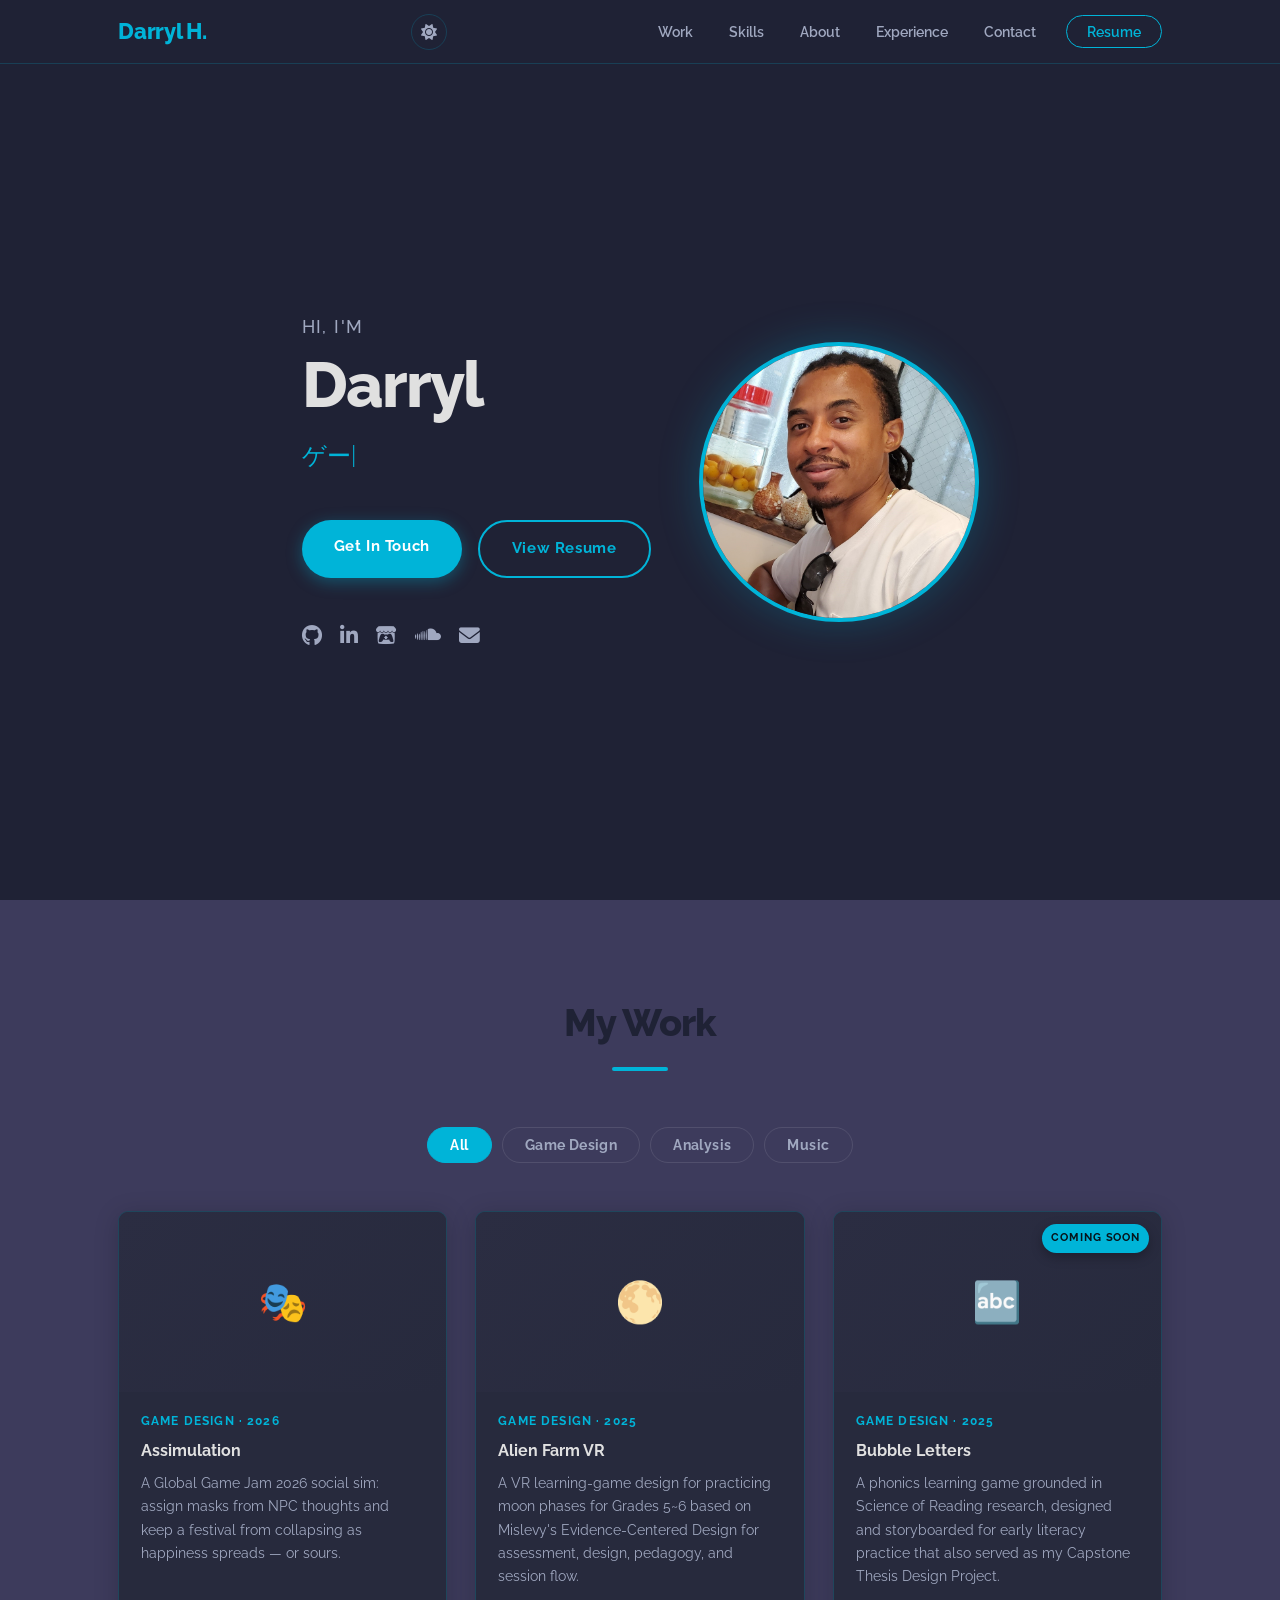
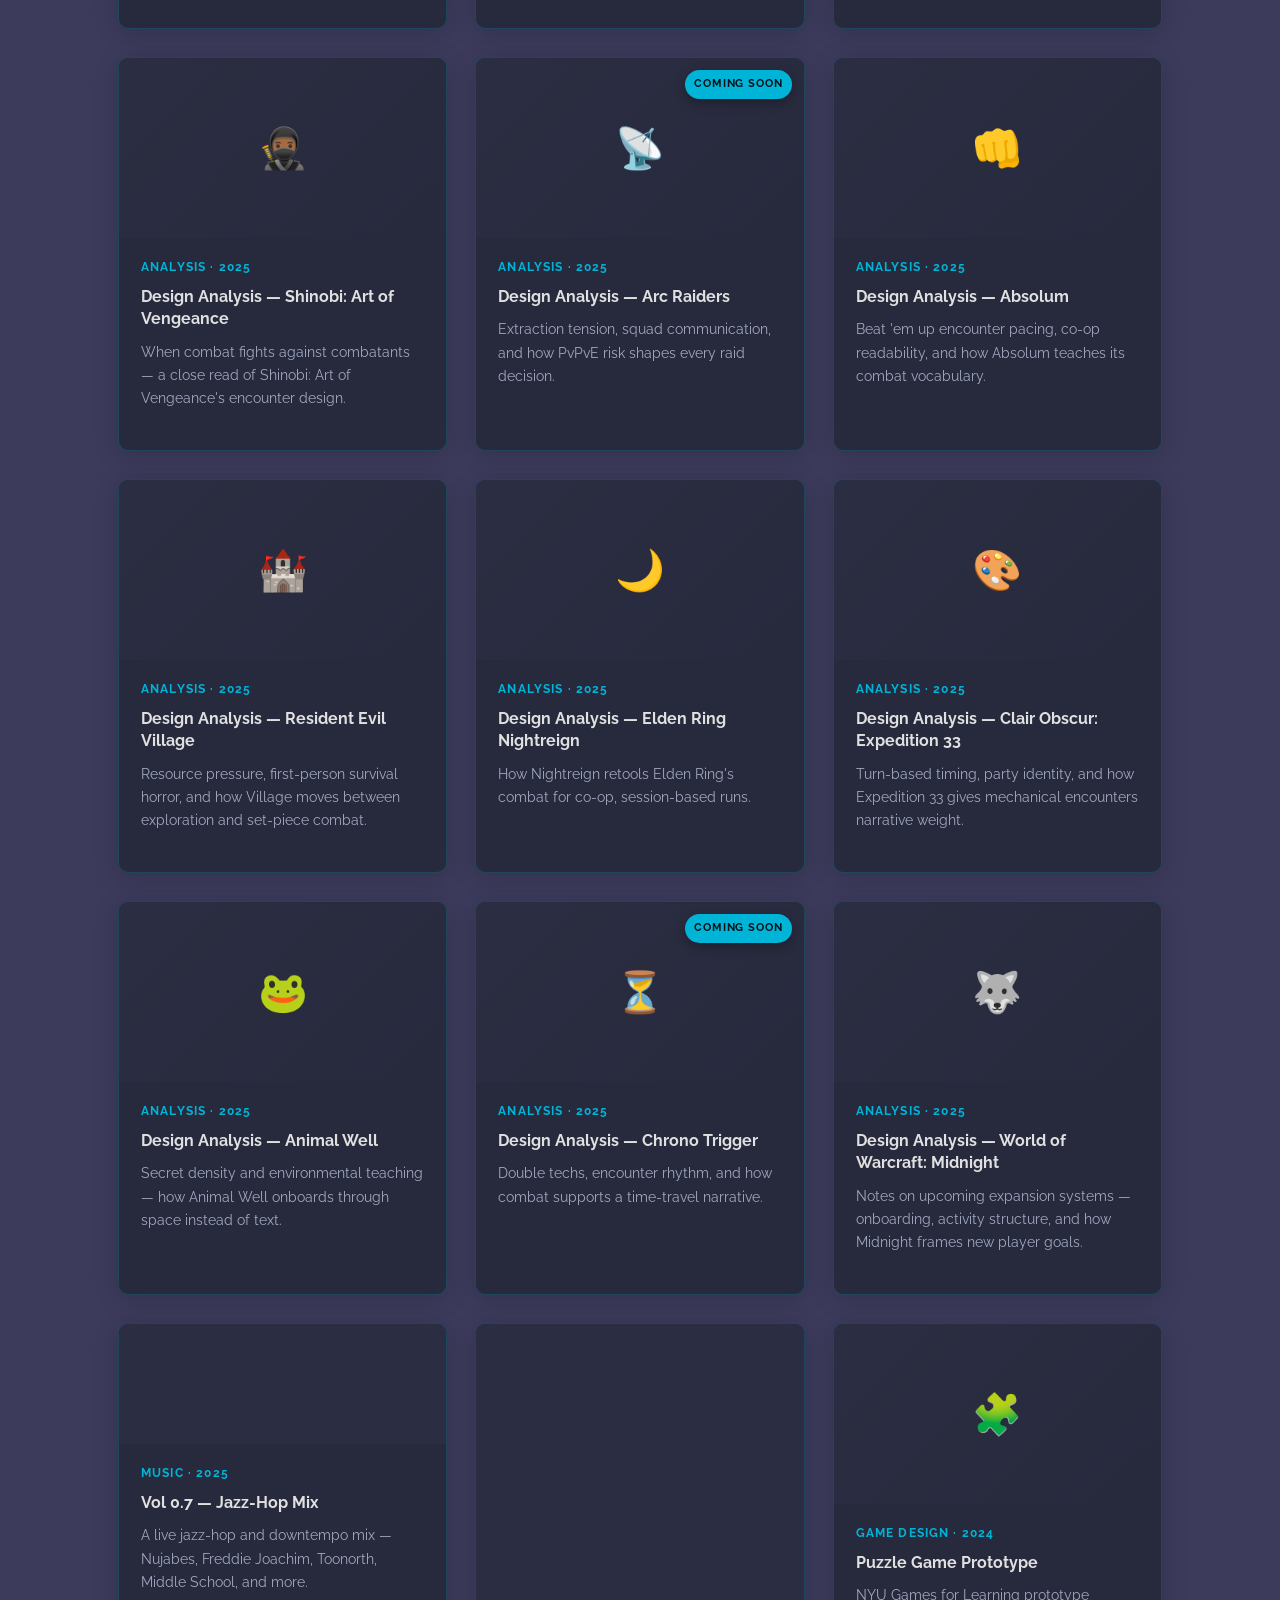
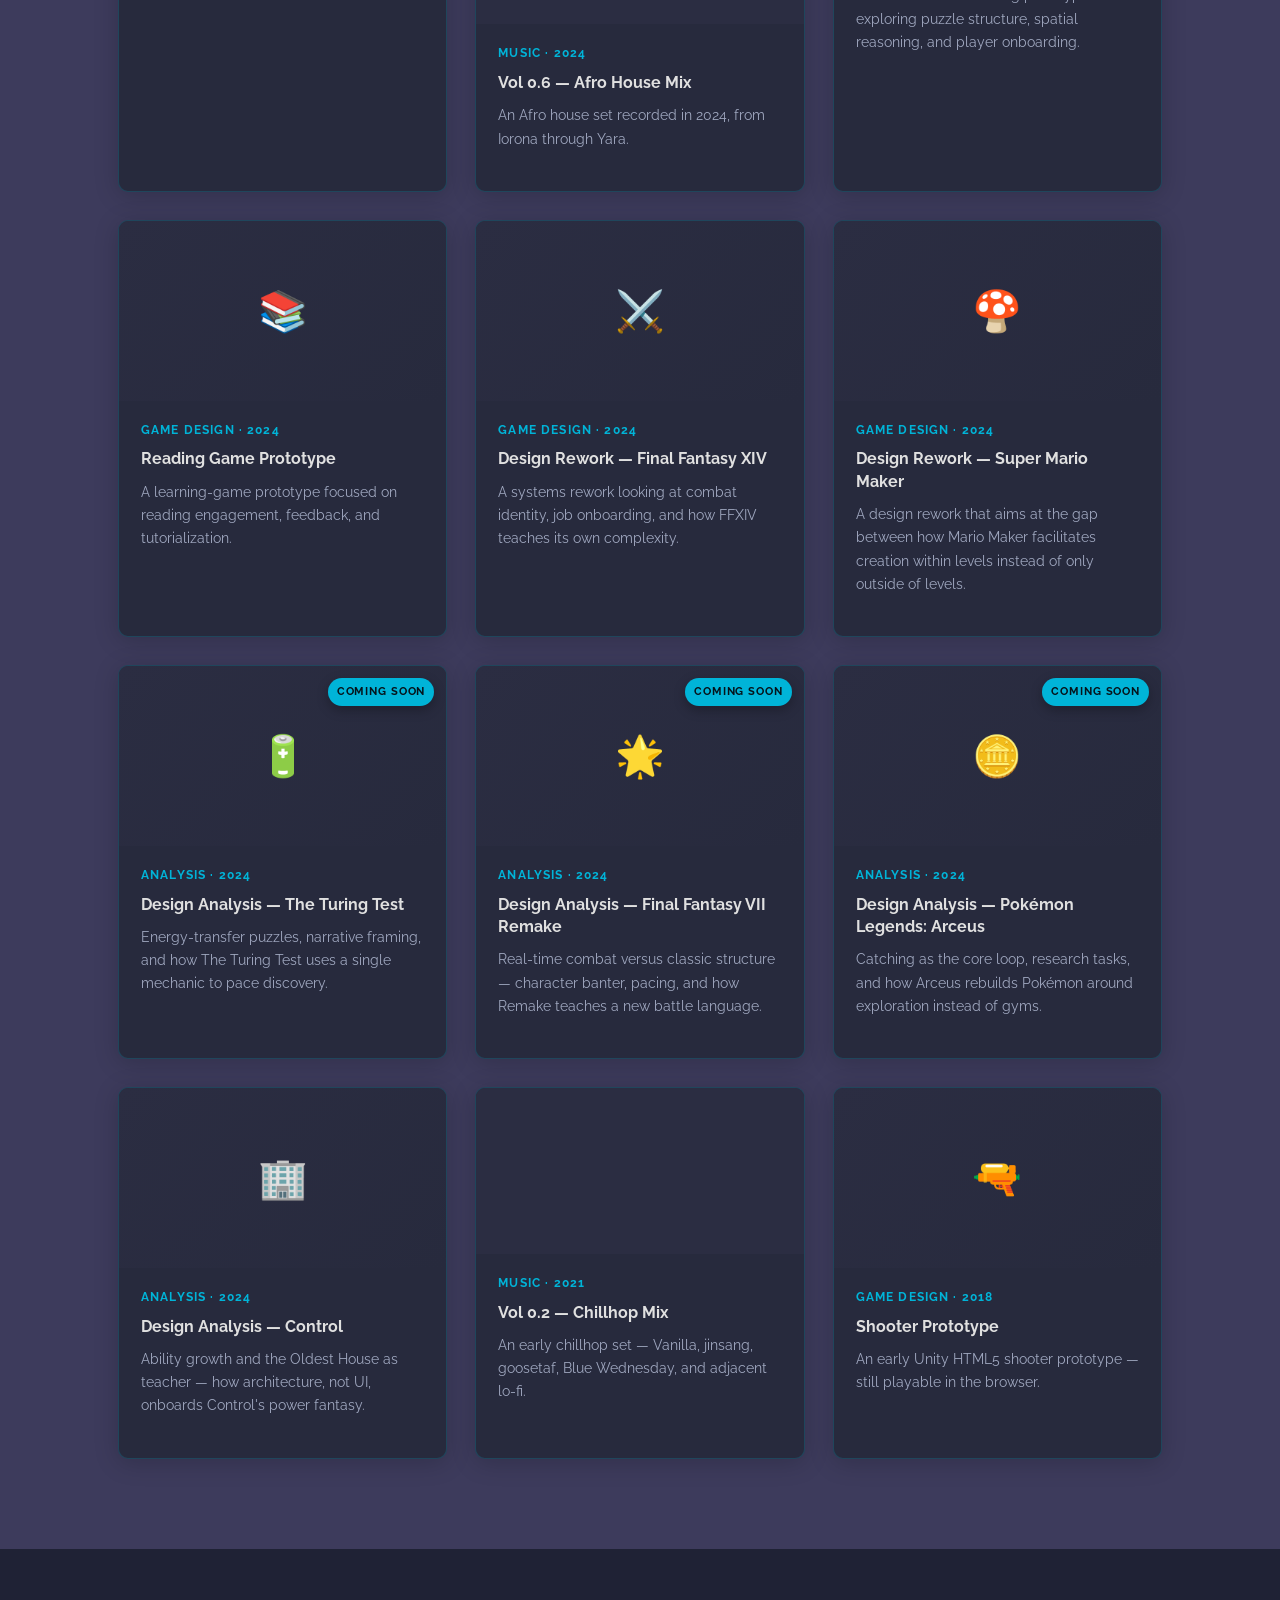
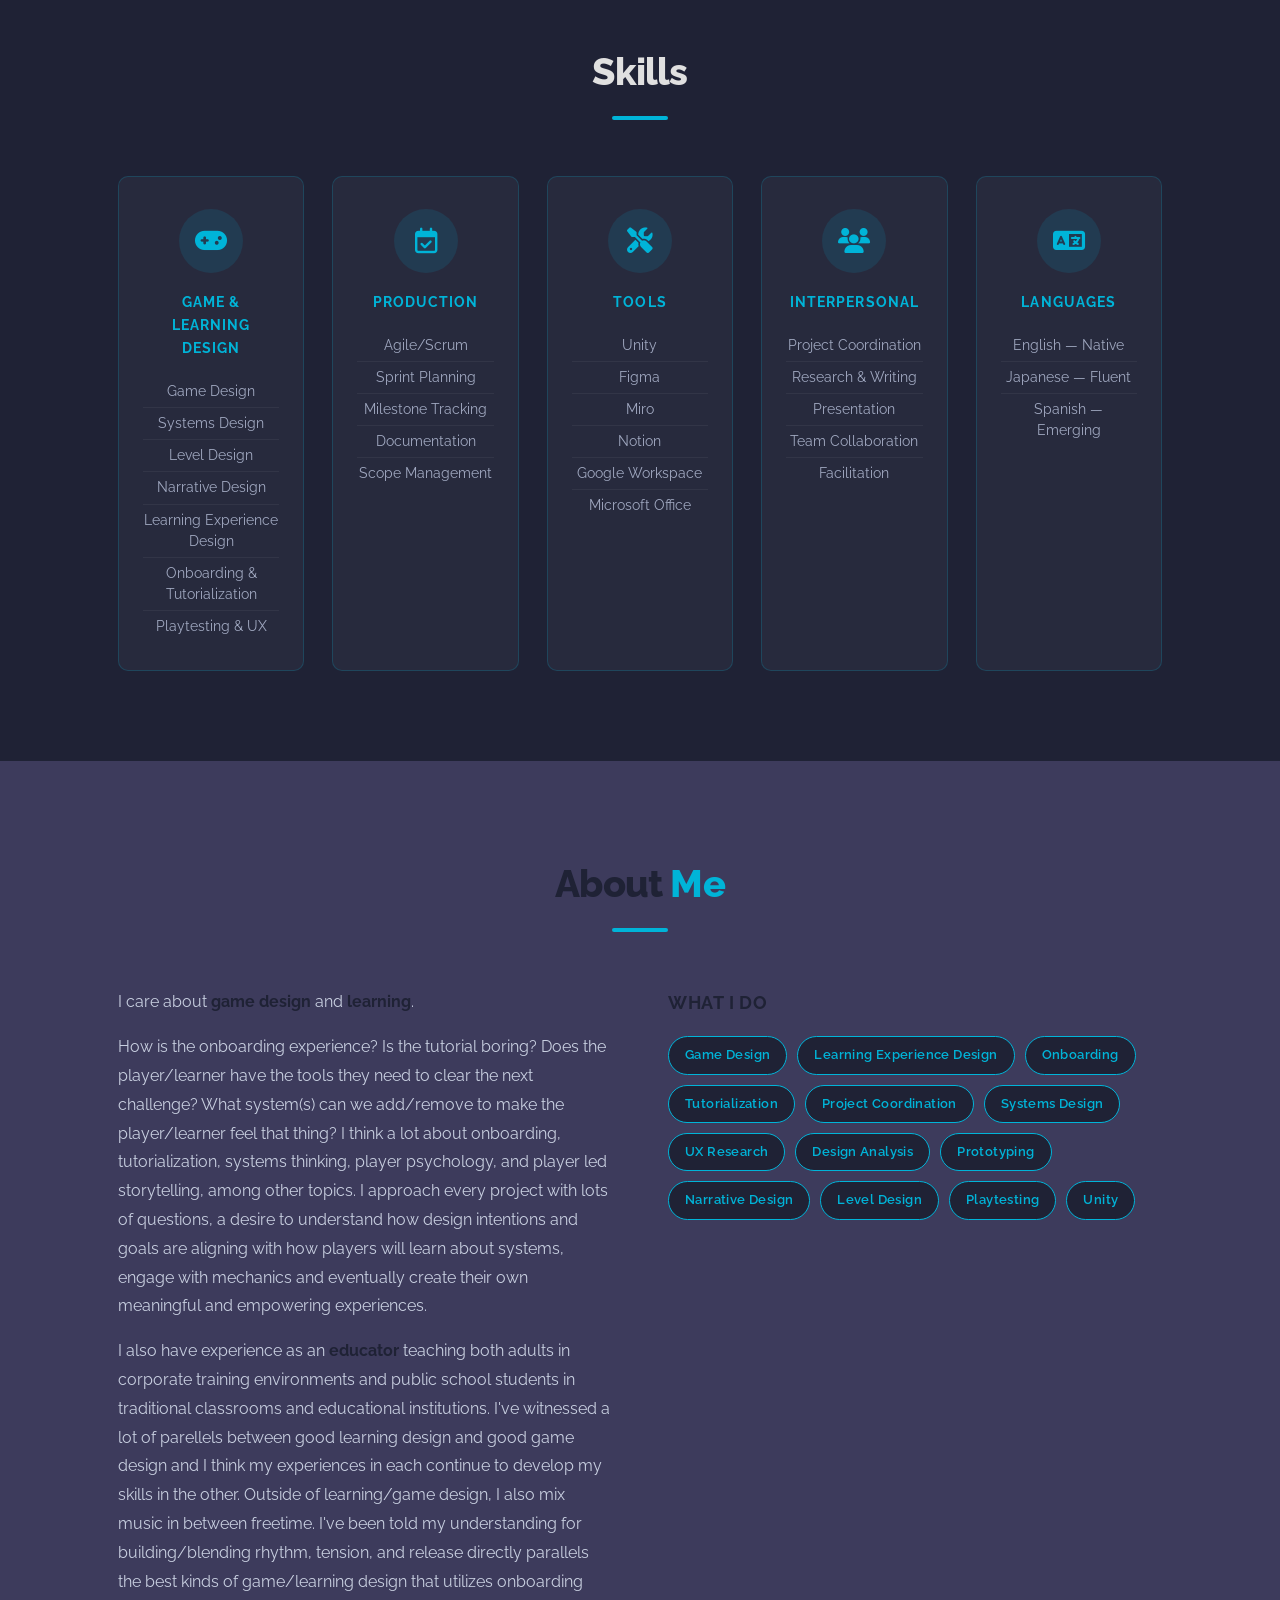
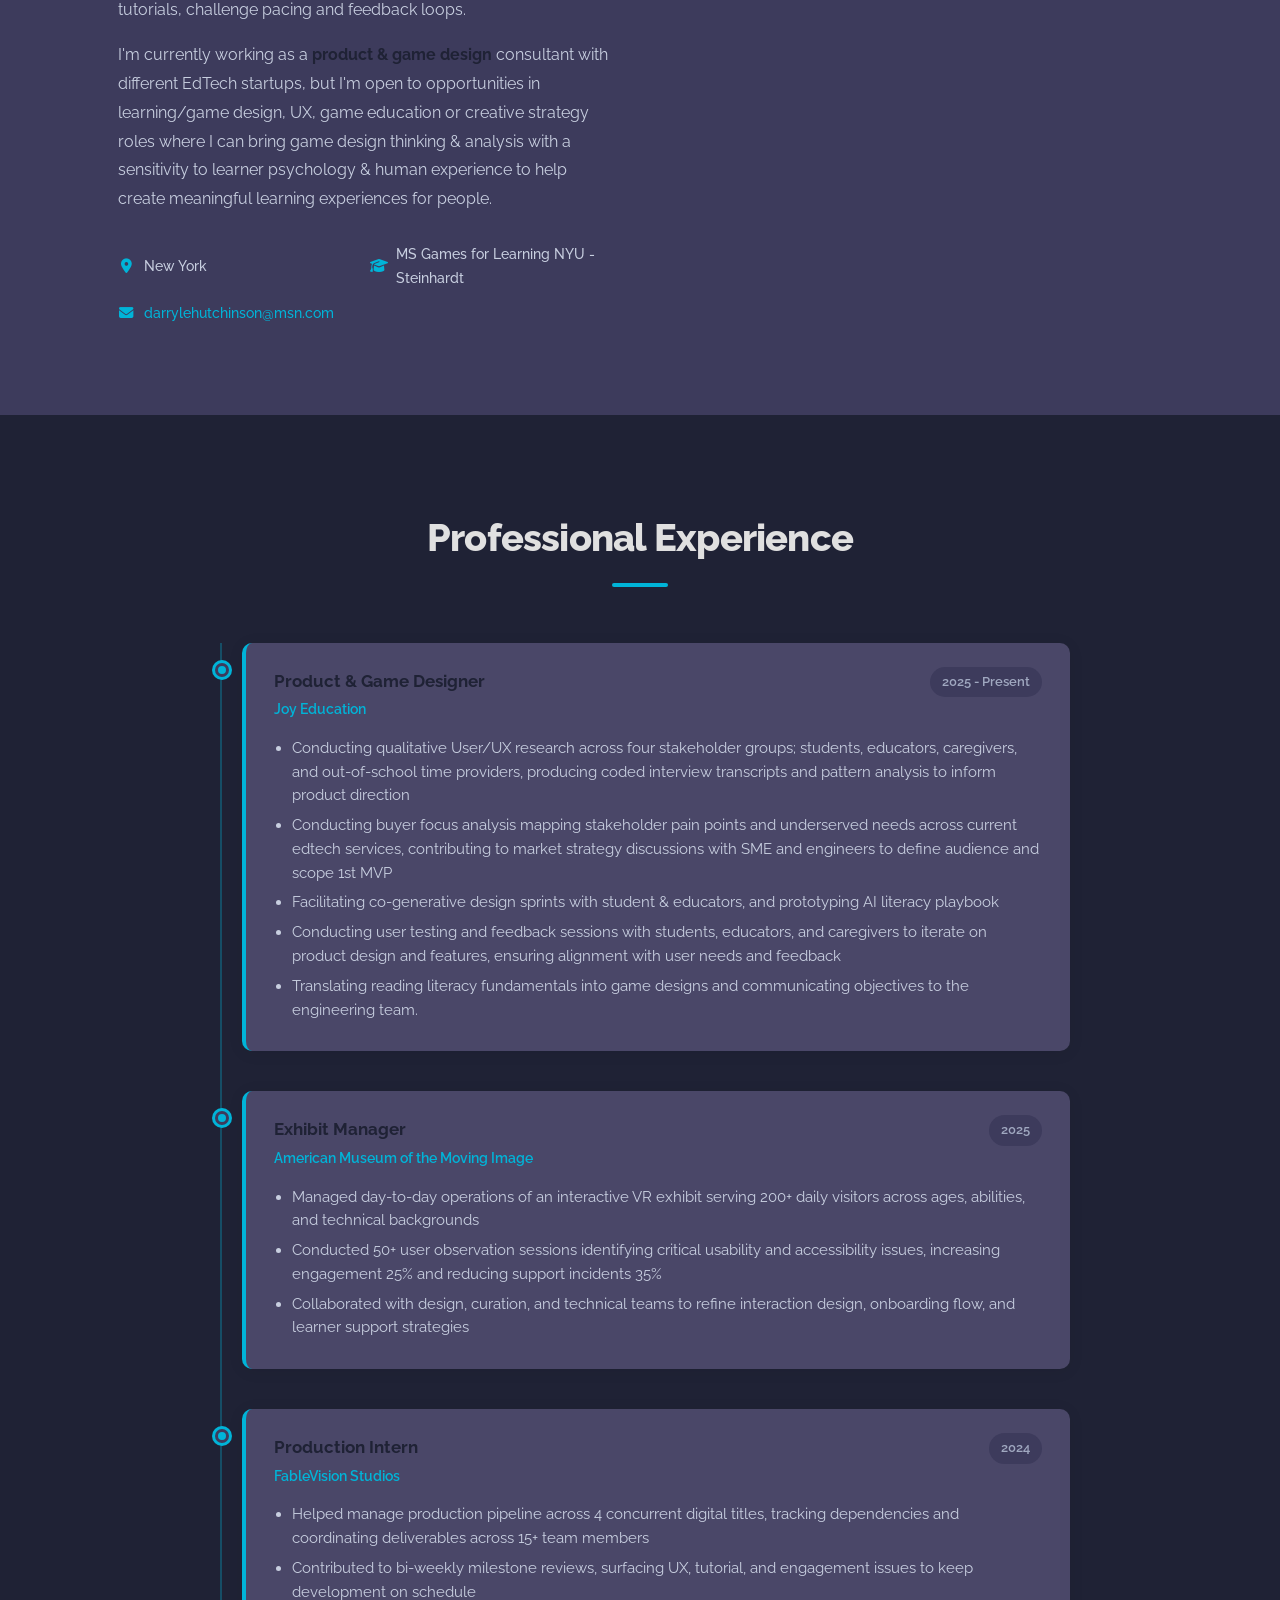
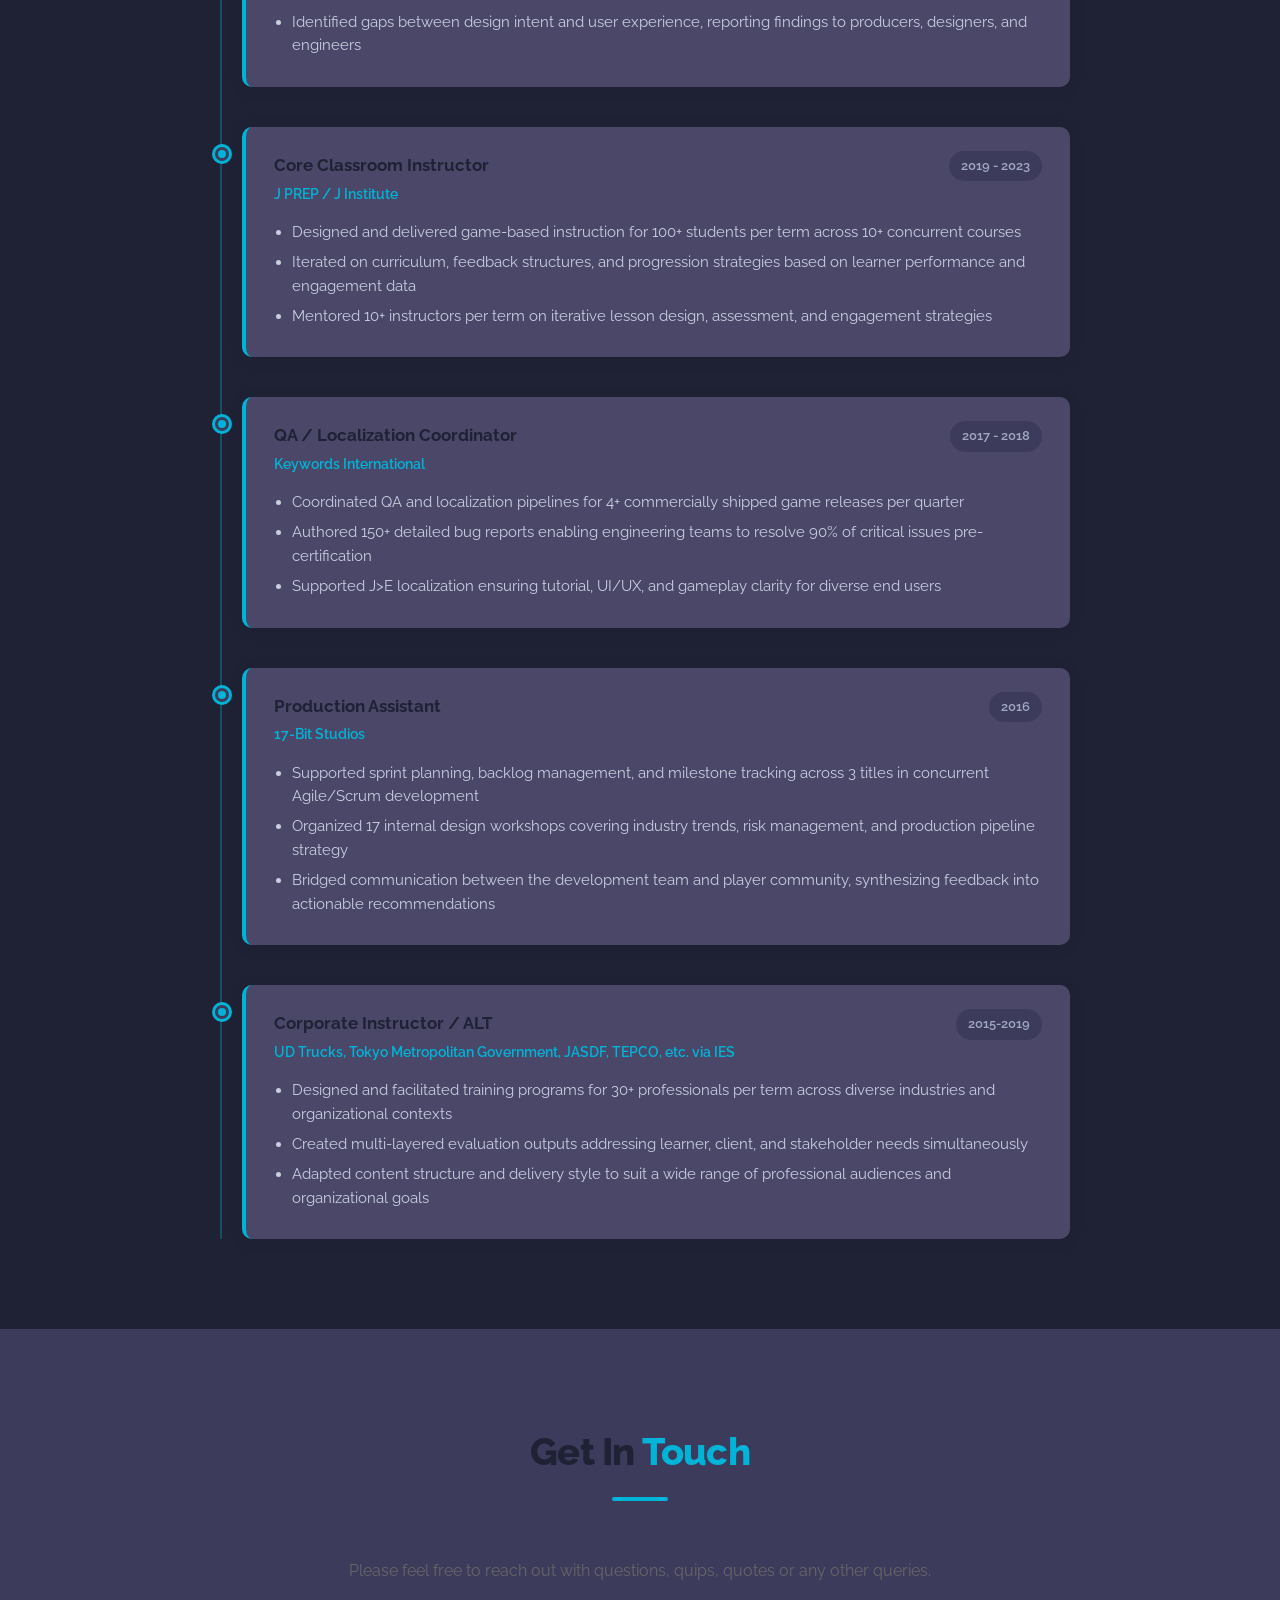
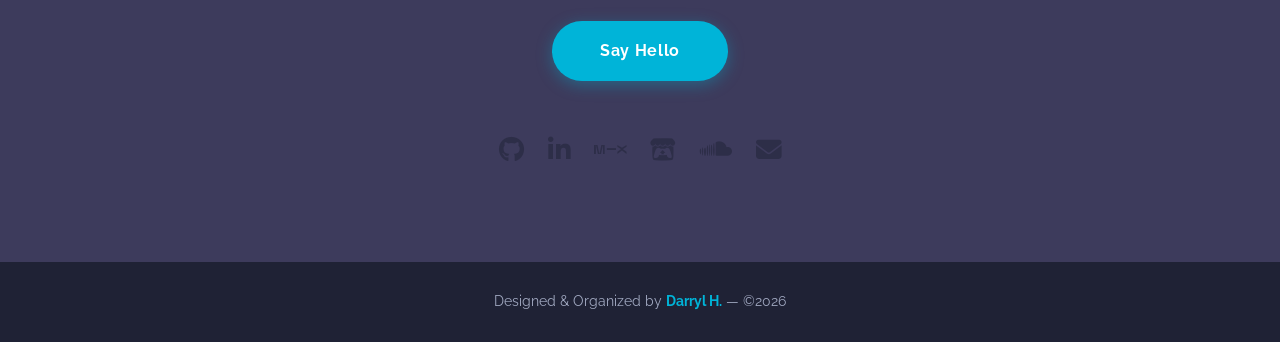
==== commit 0cb11d5c: "[update] updated some card descriptions, banner titles [added] added placeholder card for Bubble Let" ====
--- a/index.html
+++ b/index.html
@@ -16,7 +16,7 @@
     <!-- ── NAVBAR ── -->
     <nav id="navbar">
         <div class="nav-inner">
-            <a href="#home" class="nav-logo">Darryl Hutchinson</a>
+            <a href="#home" class="nav-logo">Darryl H.</a>
             <button class="nav-hamburger" id="hamburger" aria-label="Open menu" aria-expanded="false">
                 <span></span><span></span><span></span>
             </button>
@@ -39,7 +39,7 @@
         <div class="hero-inner">
             <div class="hero-text">
                 <p class="hero-greeting">Hi, I'm</p>
-                <h1 class="hero-name">Darryl H.</h1>
+                <h1 class="hero-name">Darryl</h1>
                 <p class="hero-role"><span id="typed-role"></span><span class="cursor">|</span></p>
                 <div class="hero-btns">
                     <a href="#contact" class="btn btn-primary">Get In Touch</a>
@@ -167,23 +167,29 @@
             <div class="about-grid">
                 <div class="about-text">
                     <p>
-                        I'm a <strong>game designer</strong> who cares about onboarding, tutorialization, systems thinking, 
-                        player psychology, and player led storytelling. I approach every project with lots of questions, a desire to understand design intentions/goals and a deep
-                        concern for how players will learn about new systems, engage with mechanics and eventually create a meaningful experience.
+                        I care about <strong>game design</strong> and <strong>learning</strong>. 
                     </p>
                     <p>
-                        I also have experience as an educator teaching both adults in corporate training environments and public school students in traditional classrooms and educational institutions. Outside of learning/game design, I mix music in between freetime. I was once told my understanding for 
-                        building rhythm, tension, and release directly parallel the kinds of game design that emphasize
-                        pacing and feedback design in games.
+                        How is the onboarding experience? Is the tutorial boring? 
+                        Does the player/learner have the tools they need to clear the next challenge?
+                        What system(s) can we add/remove to make the player/learner feel that thing? I think a lot about onboarding, tutorialization, systems thinking, 
+                        player psychology, and player led storytelling, among other topics. I approach every project with lots of questions, a desire to understand how design intentions and goals are aligning with 
+                        how players will learn about systems, engage with mechanics and eventually create their own meaningful and empowering experiences.
                     </p>
                     <p>
-                        I'm currently working as a product & game design consultant with different EdTech startups, but I'm open to new opportunities in game design, UX, or creative 
-                        strategy roles where I can bring both analytical rigour and creative intuition to help create meaningful learning experiences for people.
+                        I also have experience as an <strong>educator</strong> teaching both adults in corporate training environments and public school students in traditional classrooms and educational institutions. 
+                        I've witnessed a lot of parellels between good learning design and good game design and I think my experiences in each continue to develop my skills in the other. 
+                        Outside of learning/game design, I also mix music in between freetime. I've been told my understanding for 
+                        building/blending rhythm, tension, and release directly parallels the best kinds of game/learning design that utilizes onboarding tutorials, challenge pacing and feedback loops.
+                    </p>
+                    <p>
+                        I'm currently working as a <strong>product & game design</strong> consultant with different EdTech startups, but I'm open to opportunities in learning/game design, UX, game education or creative 
+                        strategy roles where I can bring game design thinking & analysis with a sensitivity to learner psychology & human experience to help create meaningful learning experiences for people.
                     </p>
                     <!-- Quick-facts grid -->
                     <ul class="about-facts">
                         <li><i class="fas fa-map-marker-alt"></i> New York </li>
-                        <li><i class="fas fa-graduation-cap"></i>MS Games for Learning NYU</li>
+                        <li><i class="fas fa-graduation-cap"></i>MS Games for Learning NYU - Steinhardt</li>
                         <!-- <li><i class="fas fa-briefcase"></i> Open to opportunities</li> -->
                         <li><i class="fas fa-envelope"></i> <a href="mailto:darrylehutchinson@msn.com">darrylehutchinson@msn.com</a></li>
                     </ul>
@@ -192,7 +198,6 @@
                     <h3>What I Do</h3>
                     <div class="tag-cloud">
                         <span class="tag">Game Design</span>
-                        <span class="tag">Systems Design</span>
                         <span class="tag">Learning Experience Design</span>
                         <span class="tag">Onboarding</span>
                         <span class="tag">Tutorialization</span>
@@ -226,7 +231,7 @@
                                 <h3>Product & Game Designer</h3>
                                 <p class="timeline-org"><a href="https://joyeducation.org/about-us/">Joy Education</a></p>
                             </div>
-                            <span class="timeline-date">2026</span>
+                            <span class="timeline-date">2025 - Present</span>
                         </div>
                         <ul class="timeline-bullets">
                             <li>Conducting qualitative User/UX research across four stakeholder groups; students, educators, caregivers, and out-of-school time providers, producing coded interview transcripts and pattern analysis to inform product direction</li>
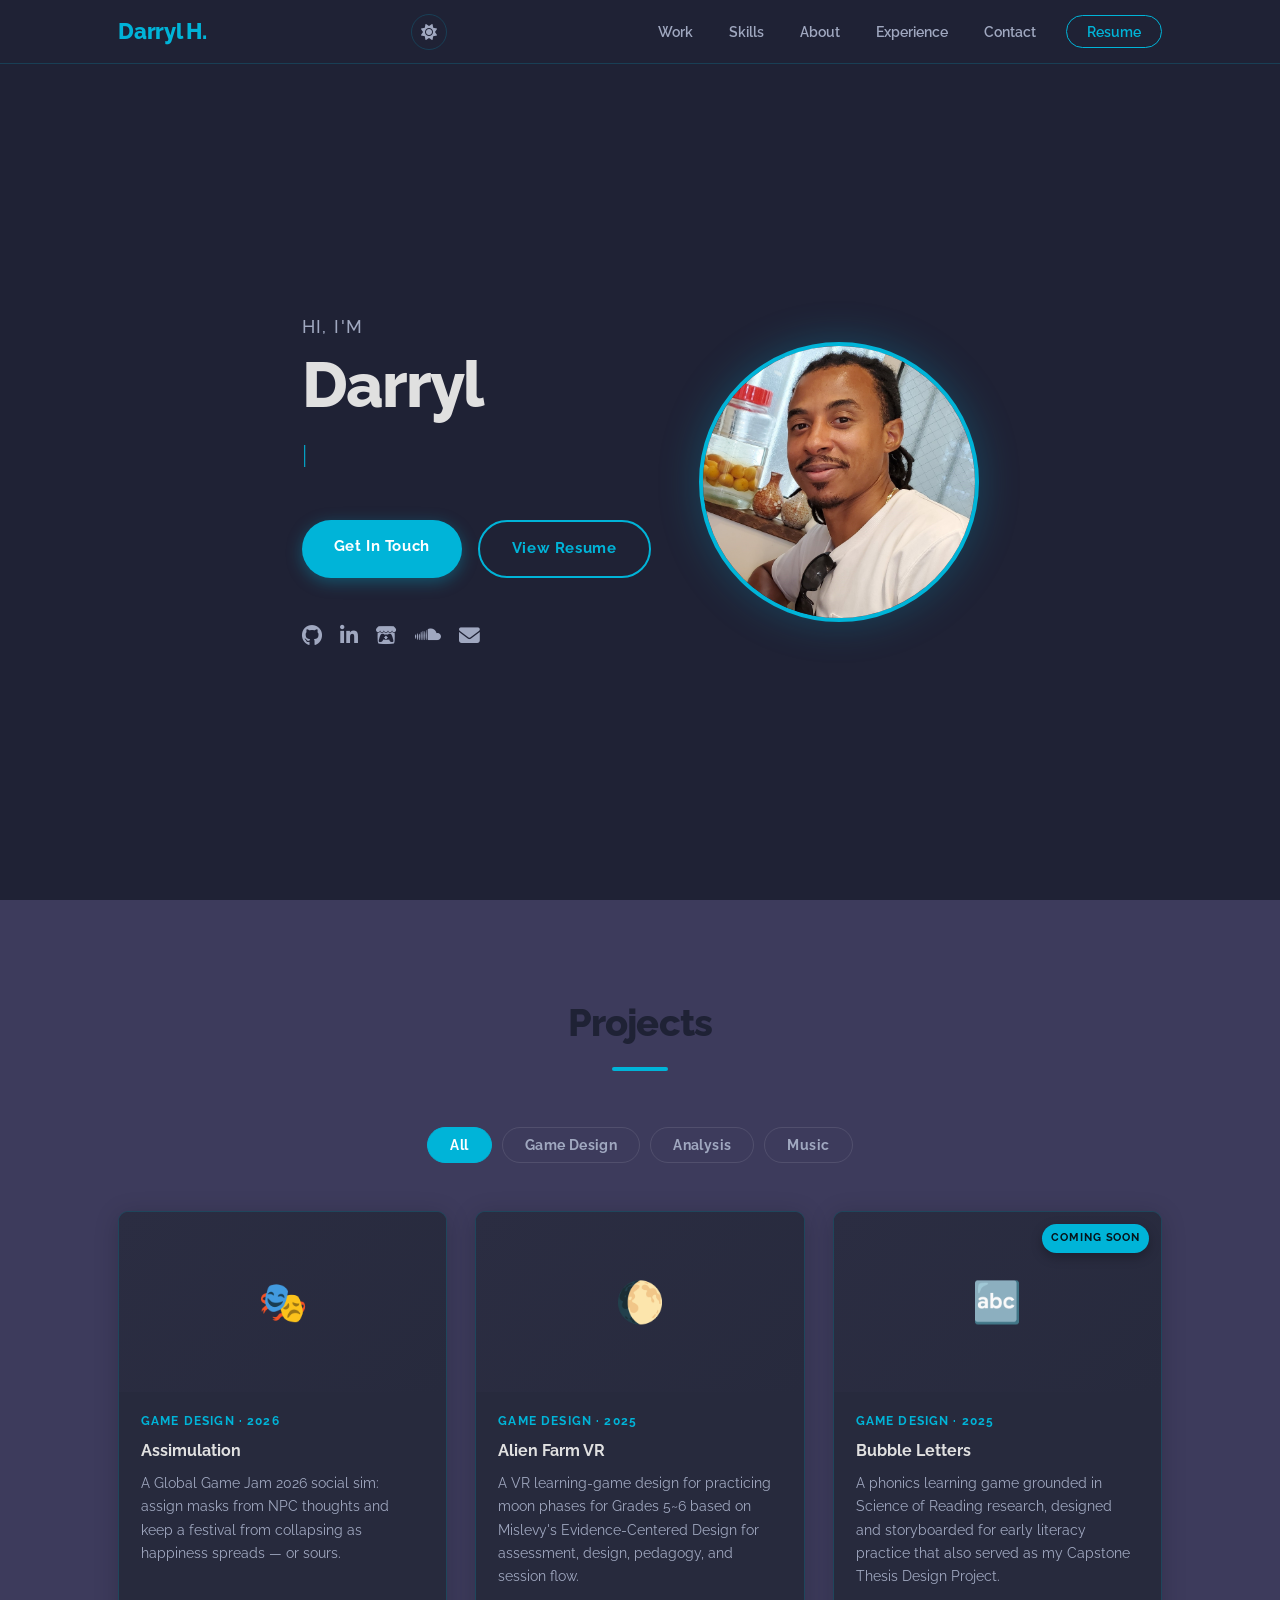
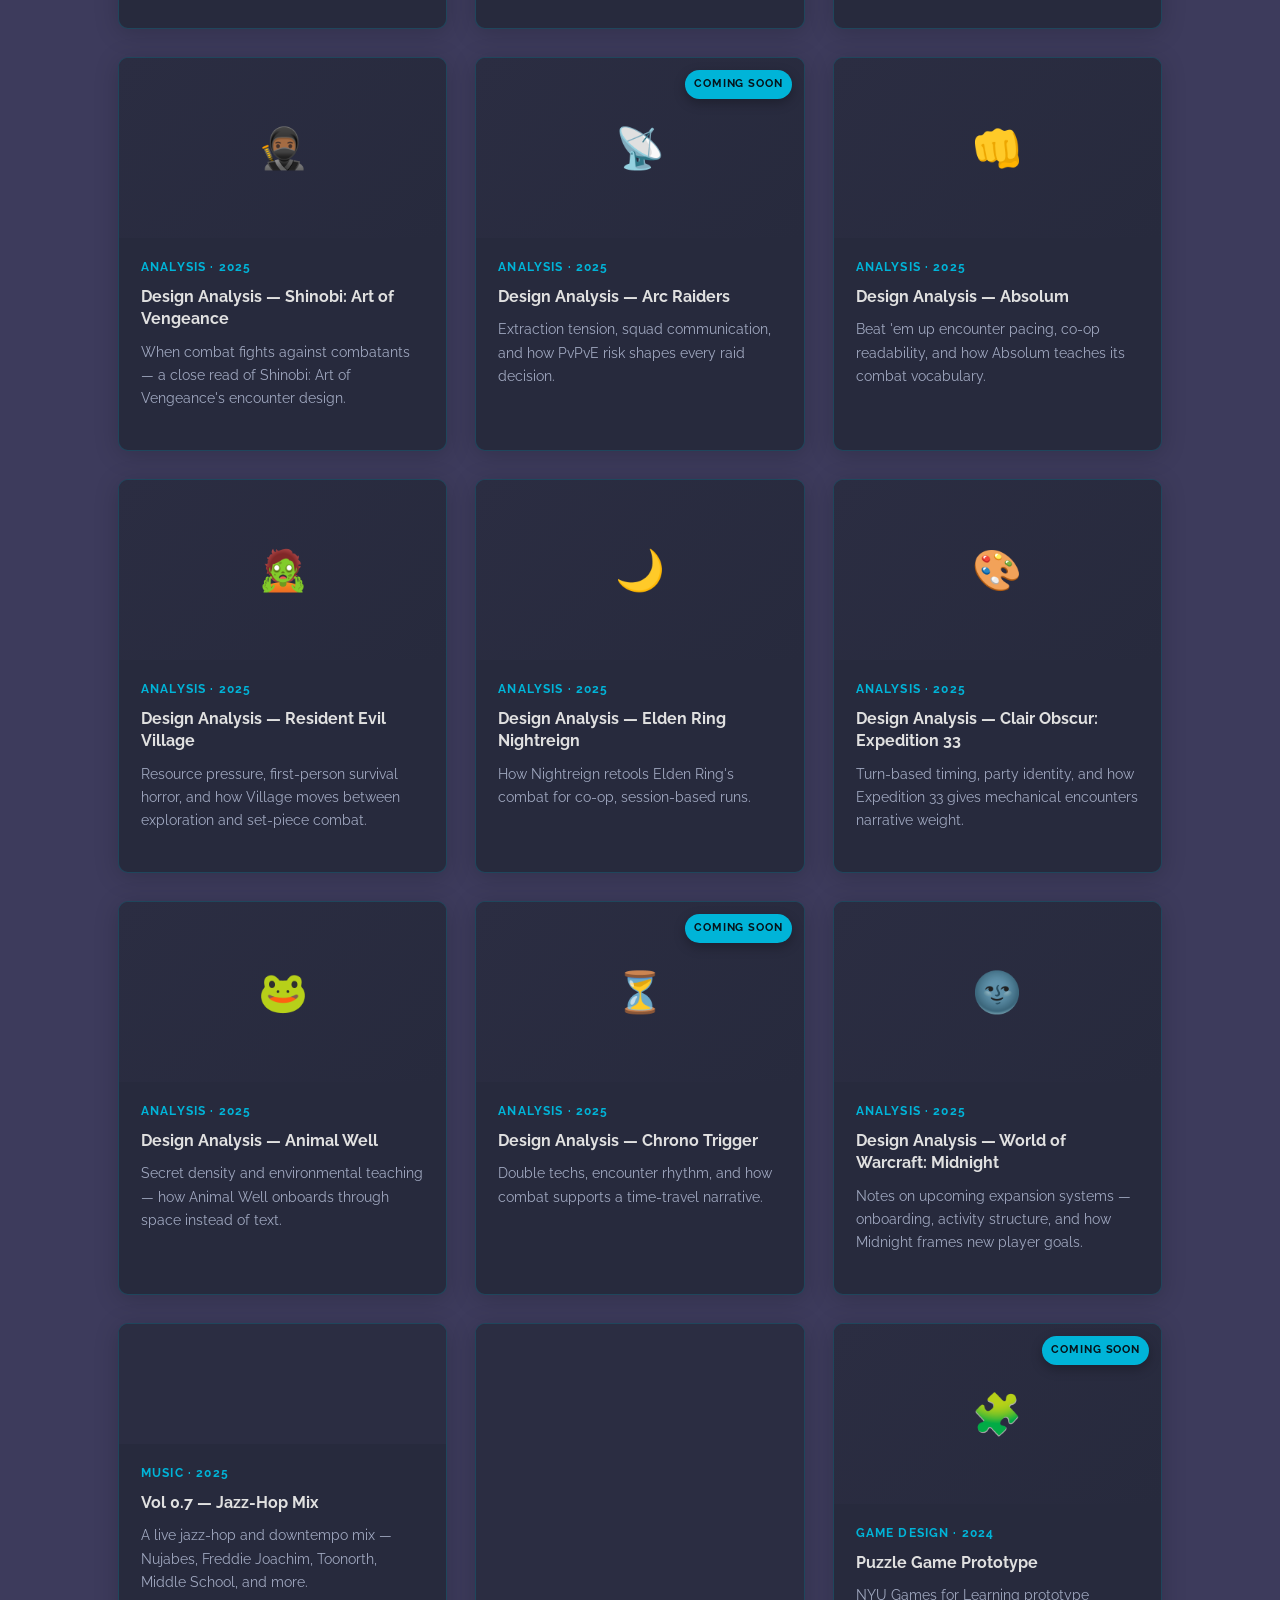
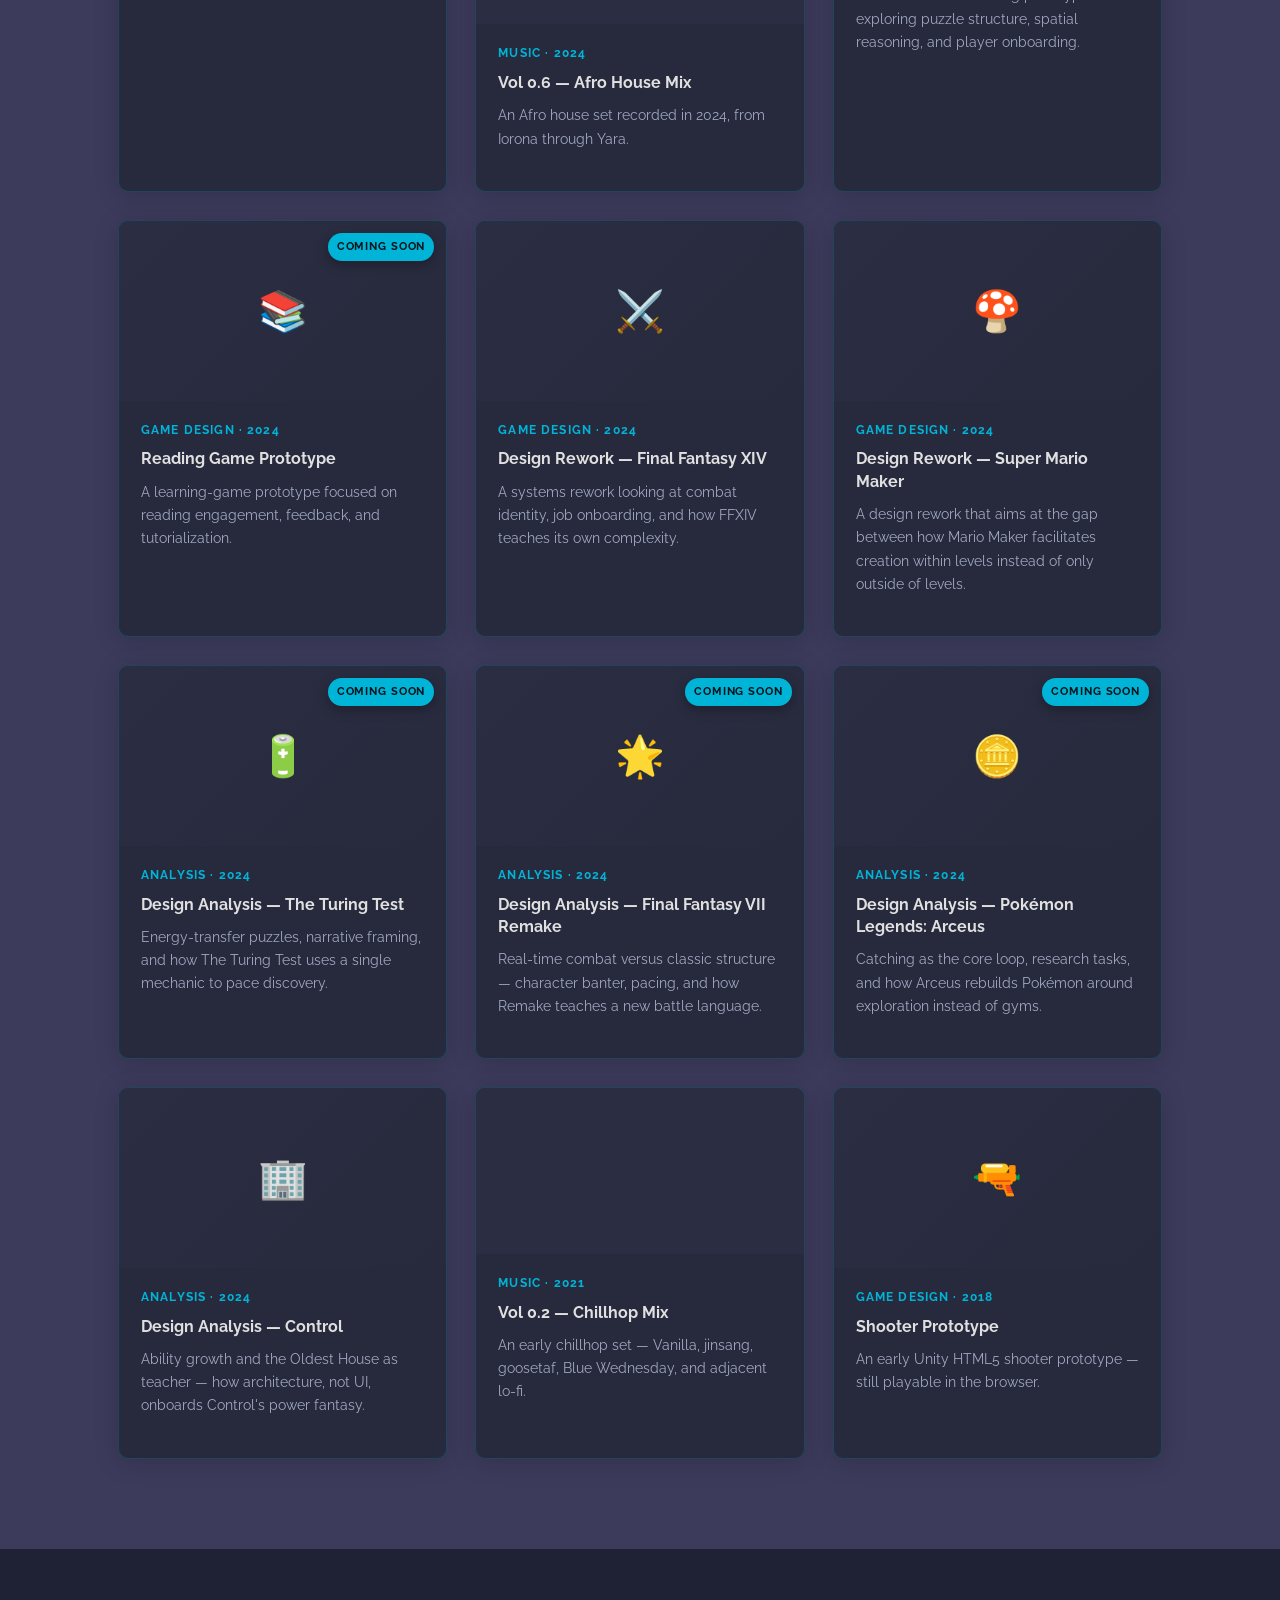
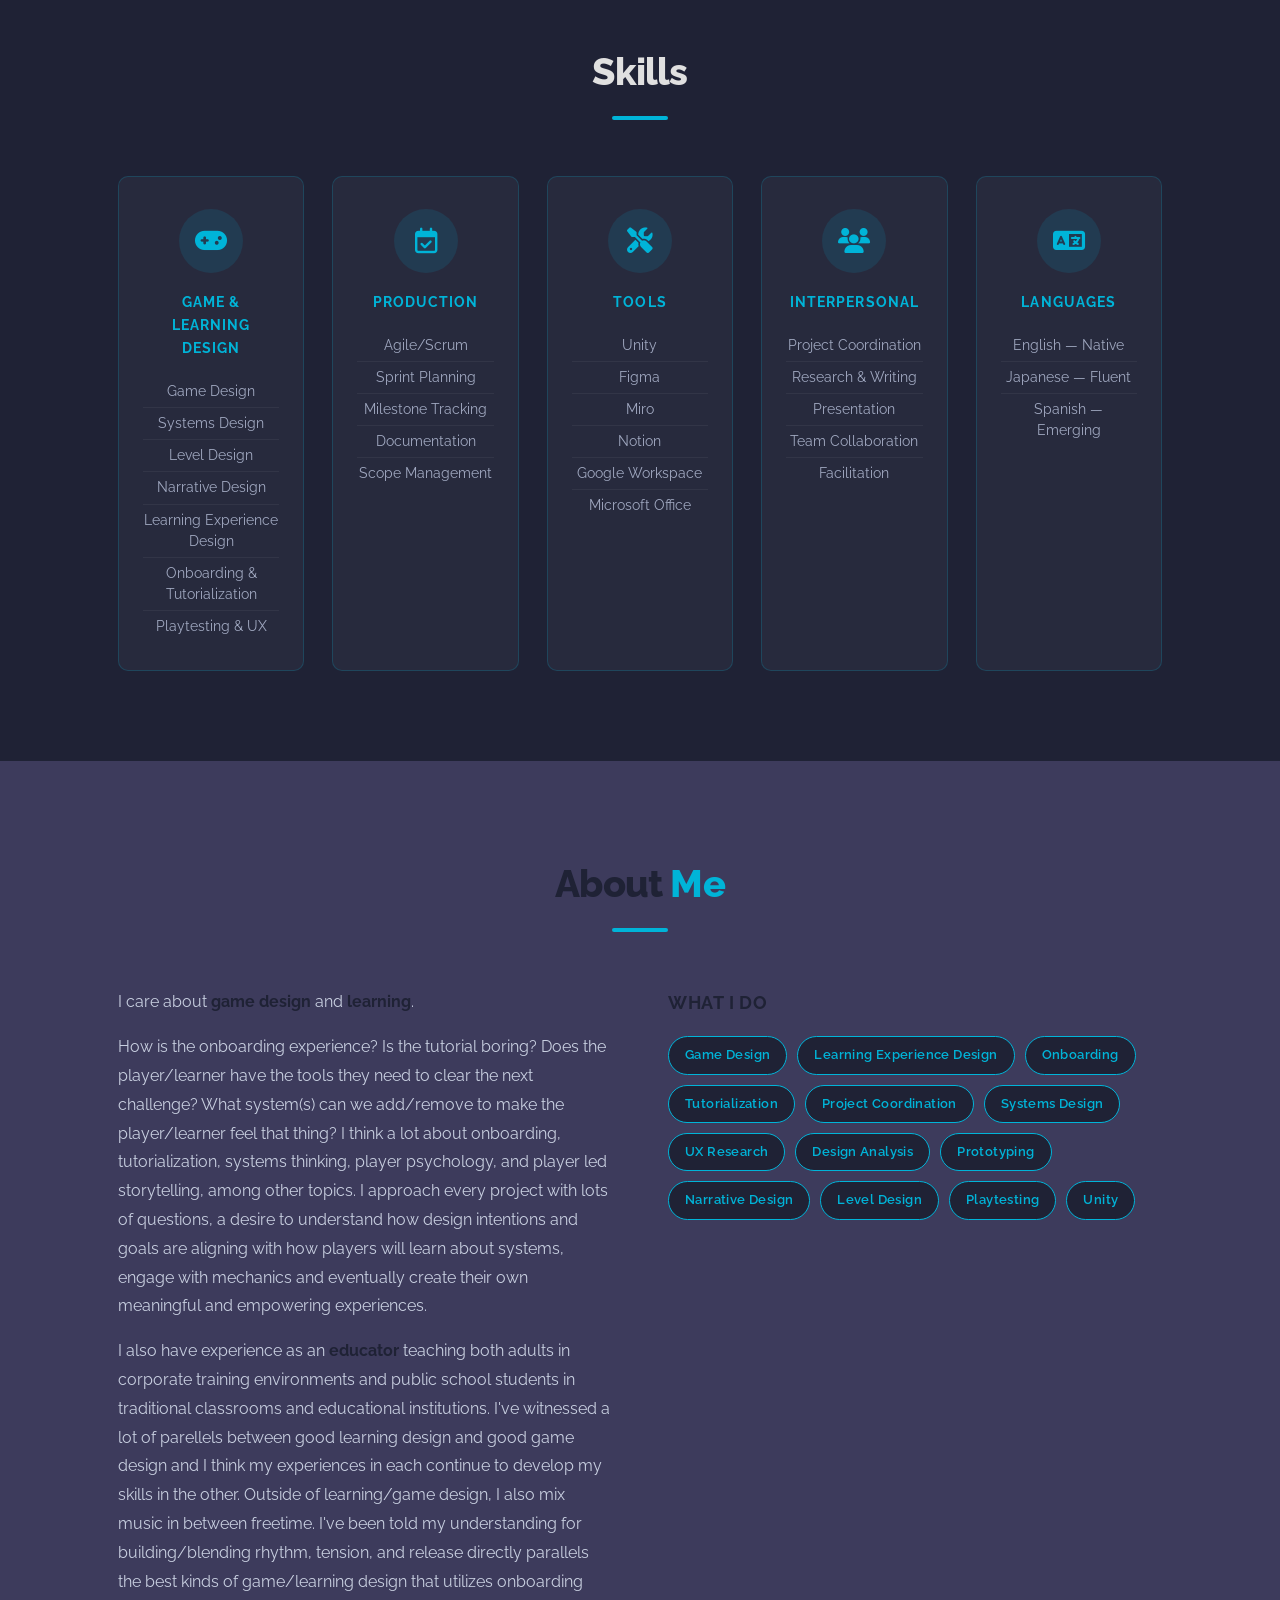
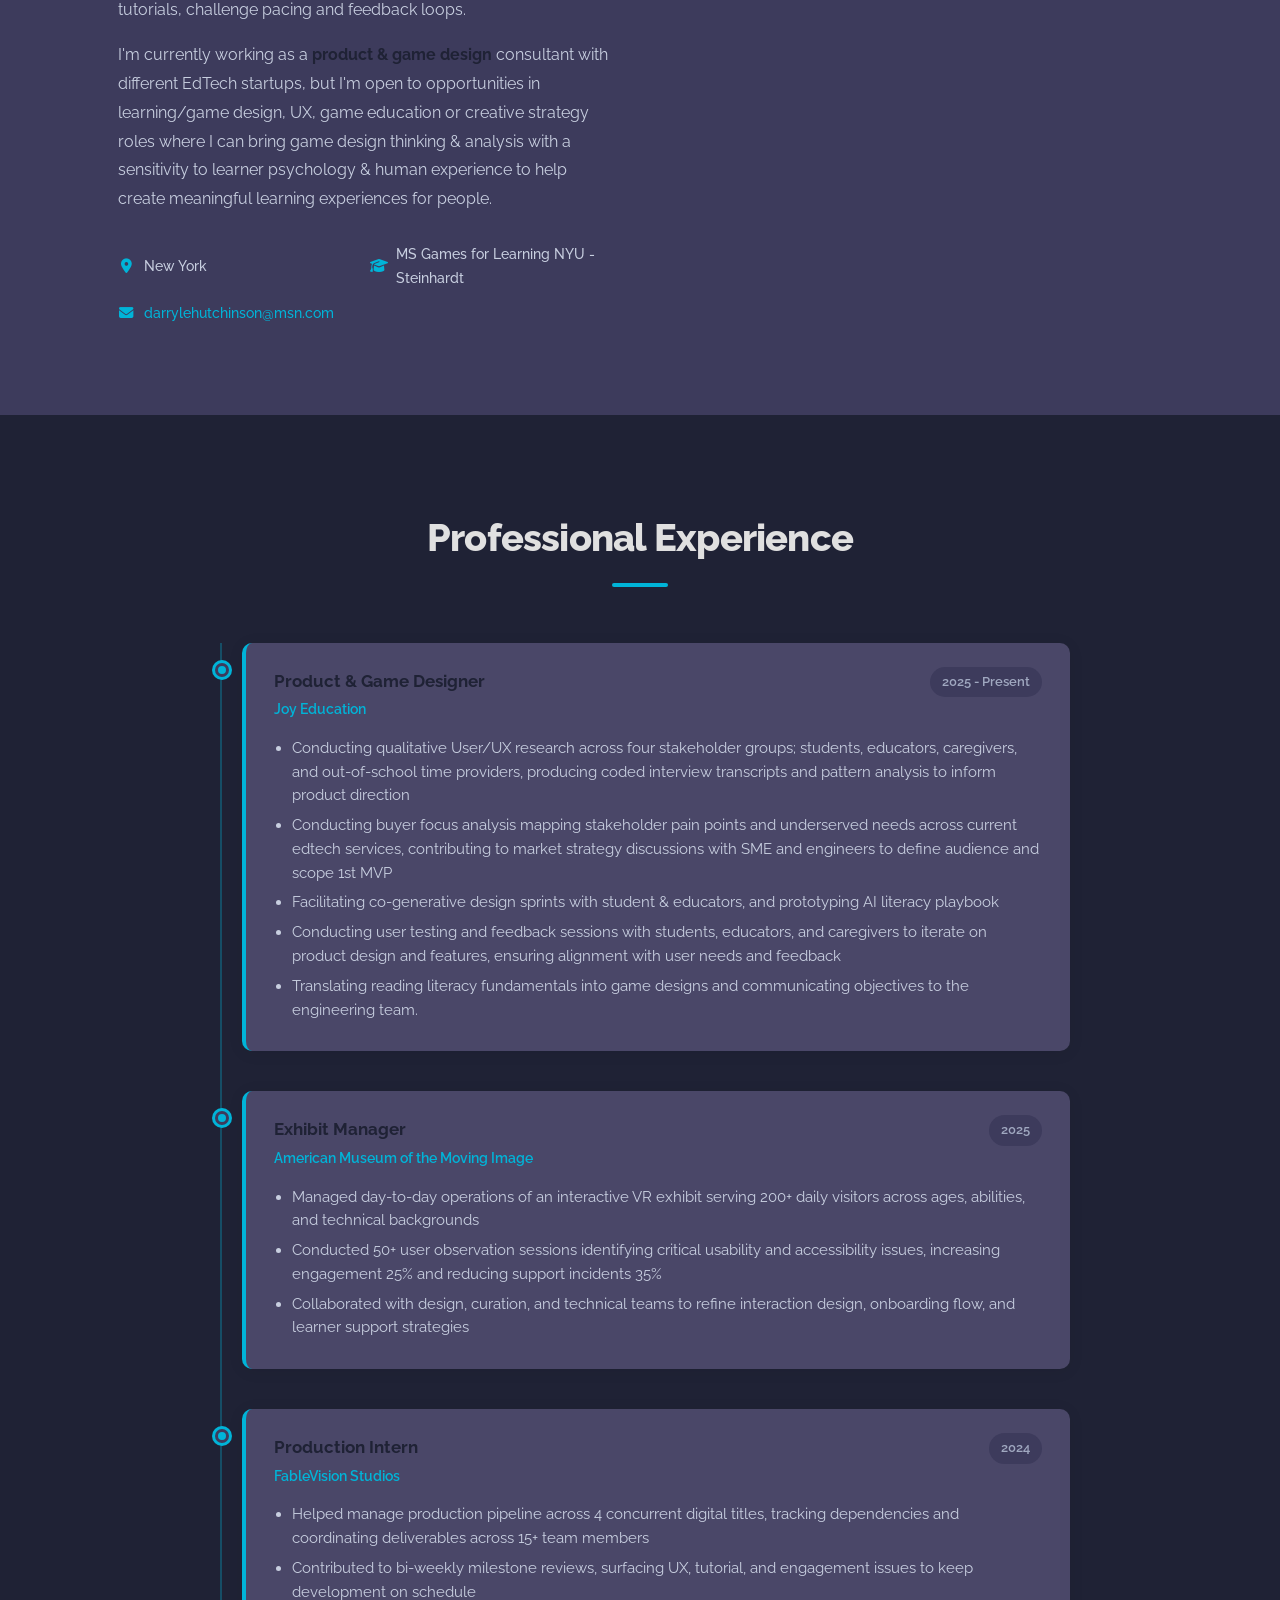
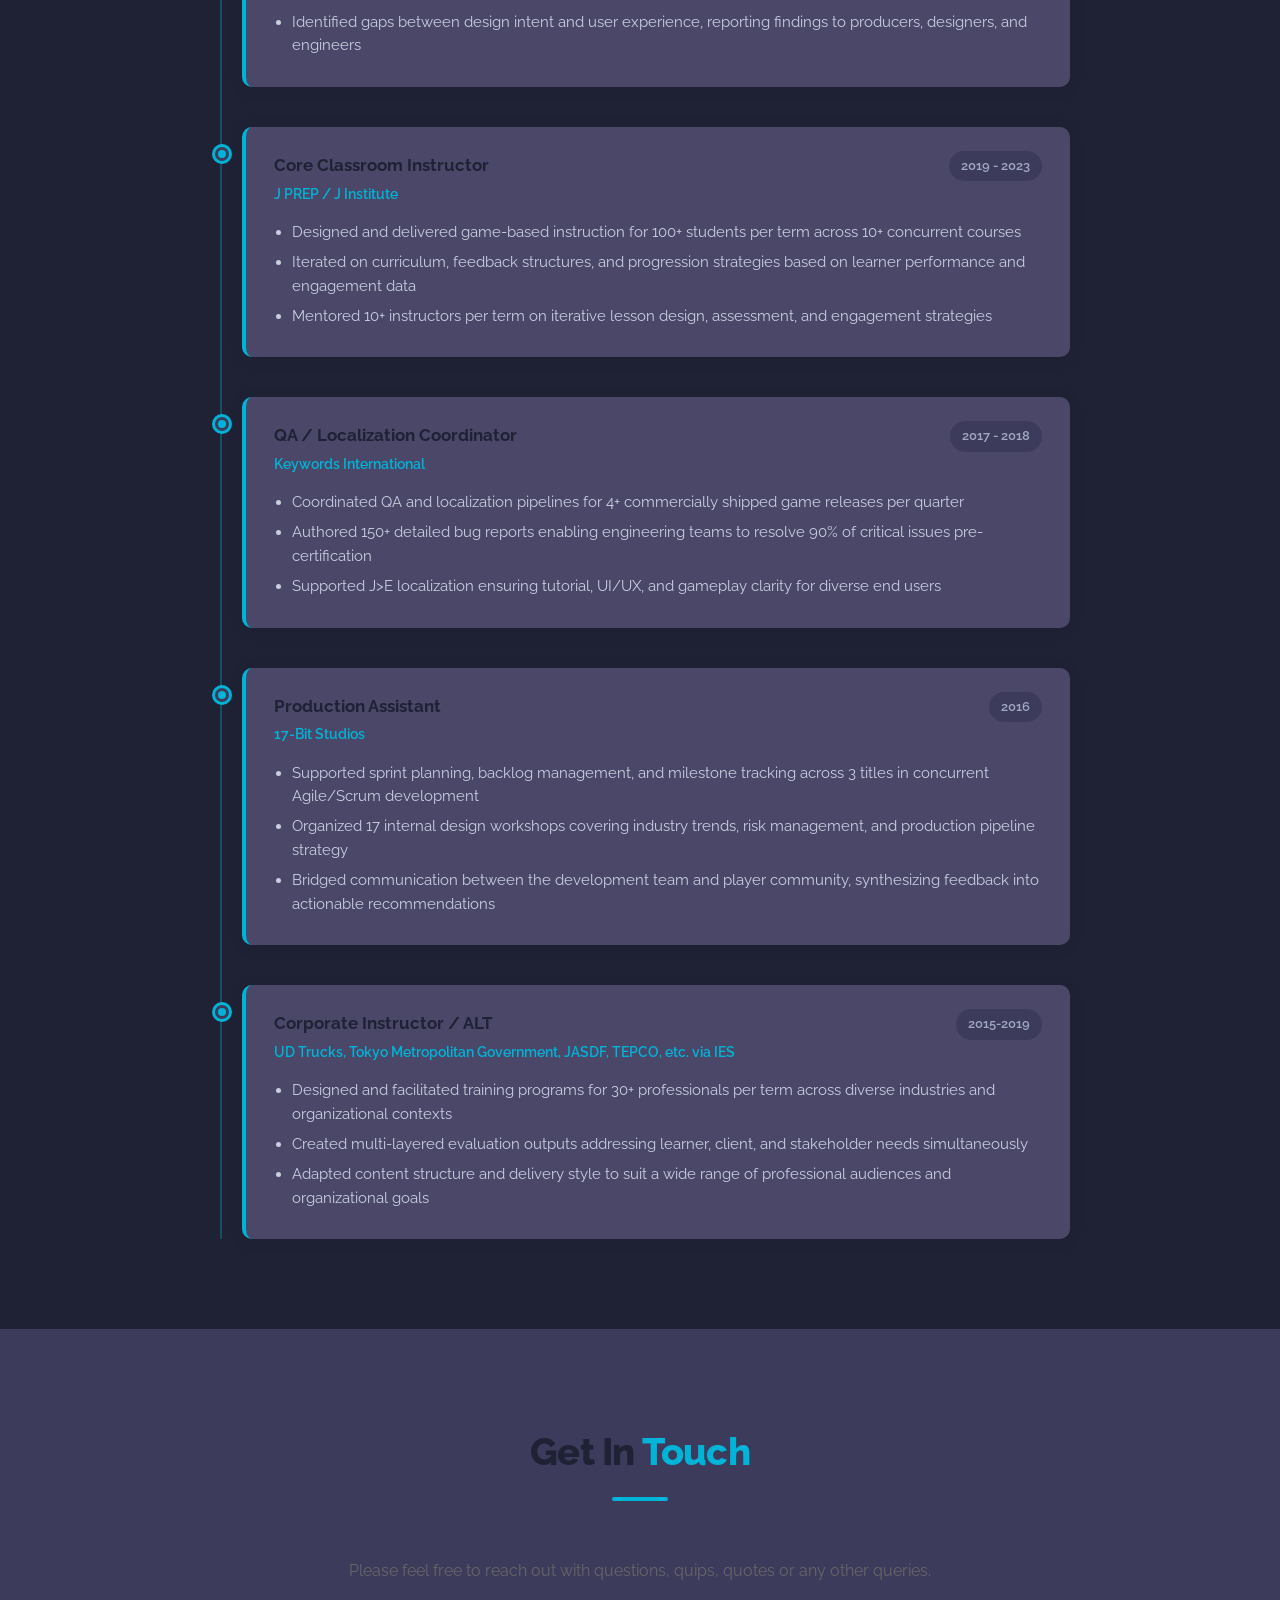
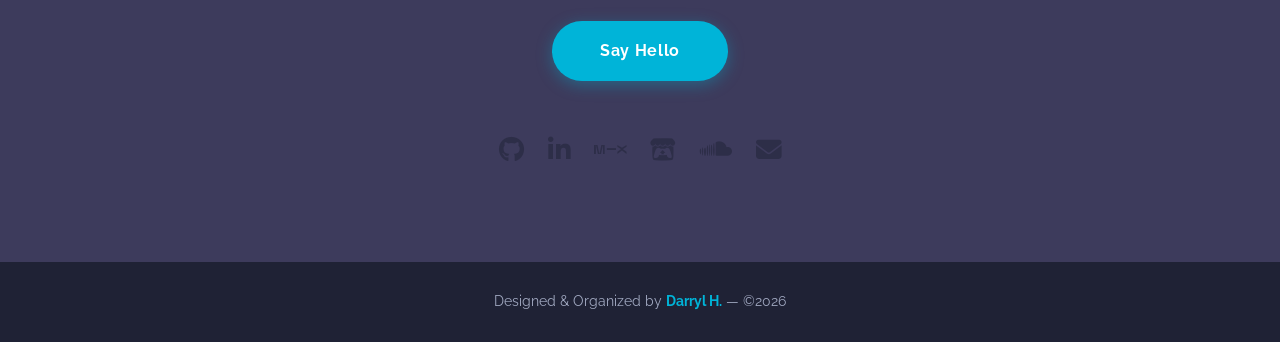
==== commit 5b34182a: "[update] updated work section to projects and reintroduced xiv and mario maker design rework documen" ====
--- a/index.html
+++ b/index.html
@@ -66,7 +66,7 @@
     <!-- ── PROJECTS / WORK ── -->
     <section id="projects" class="section section-light">
         <div class="section-inner">
-            <h2 class="section-title">My Work</h2>
+            <h2 class="section-title">Projects</h2>
 
             <!-- Category filter tabs -->
             <div class="project-filters" role="group" aria-label="Filter projects">
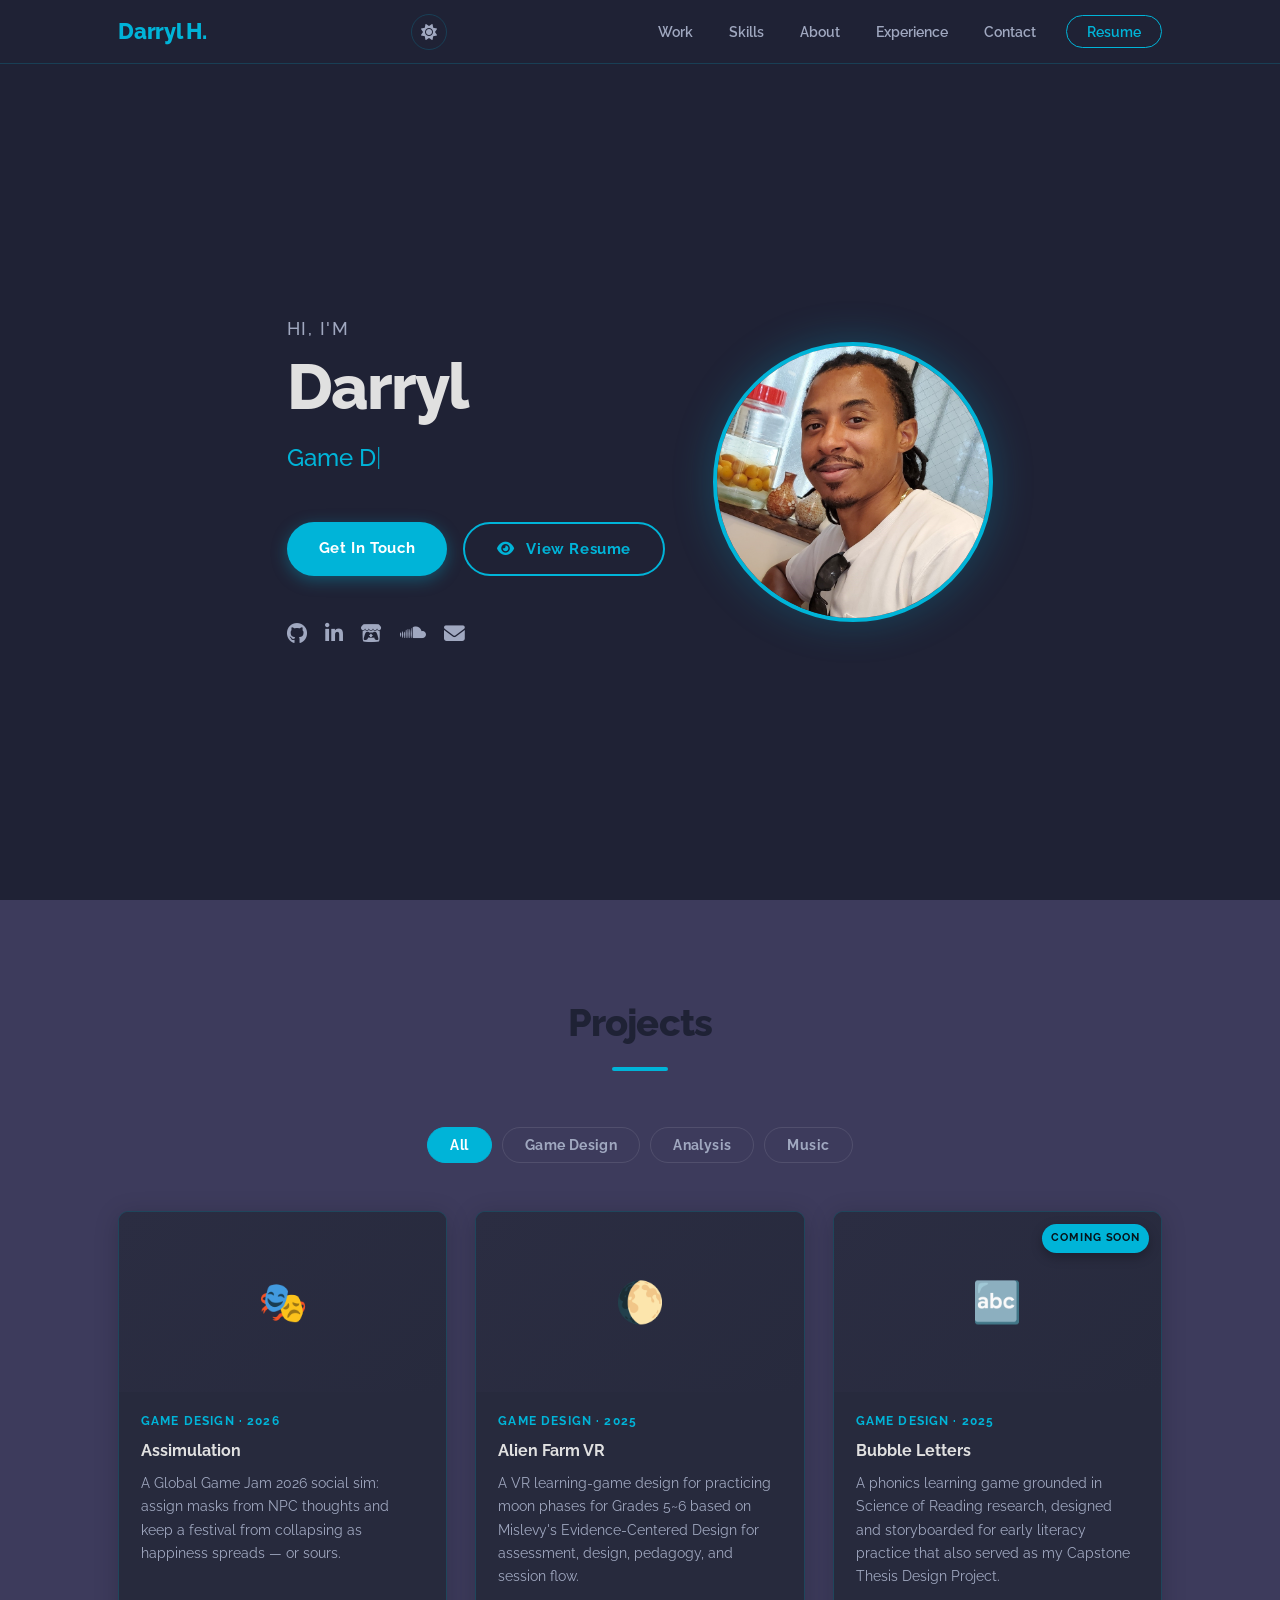
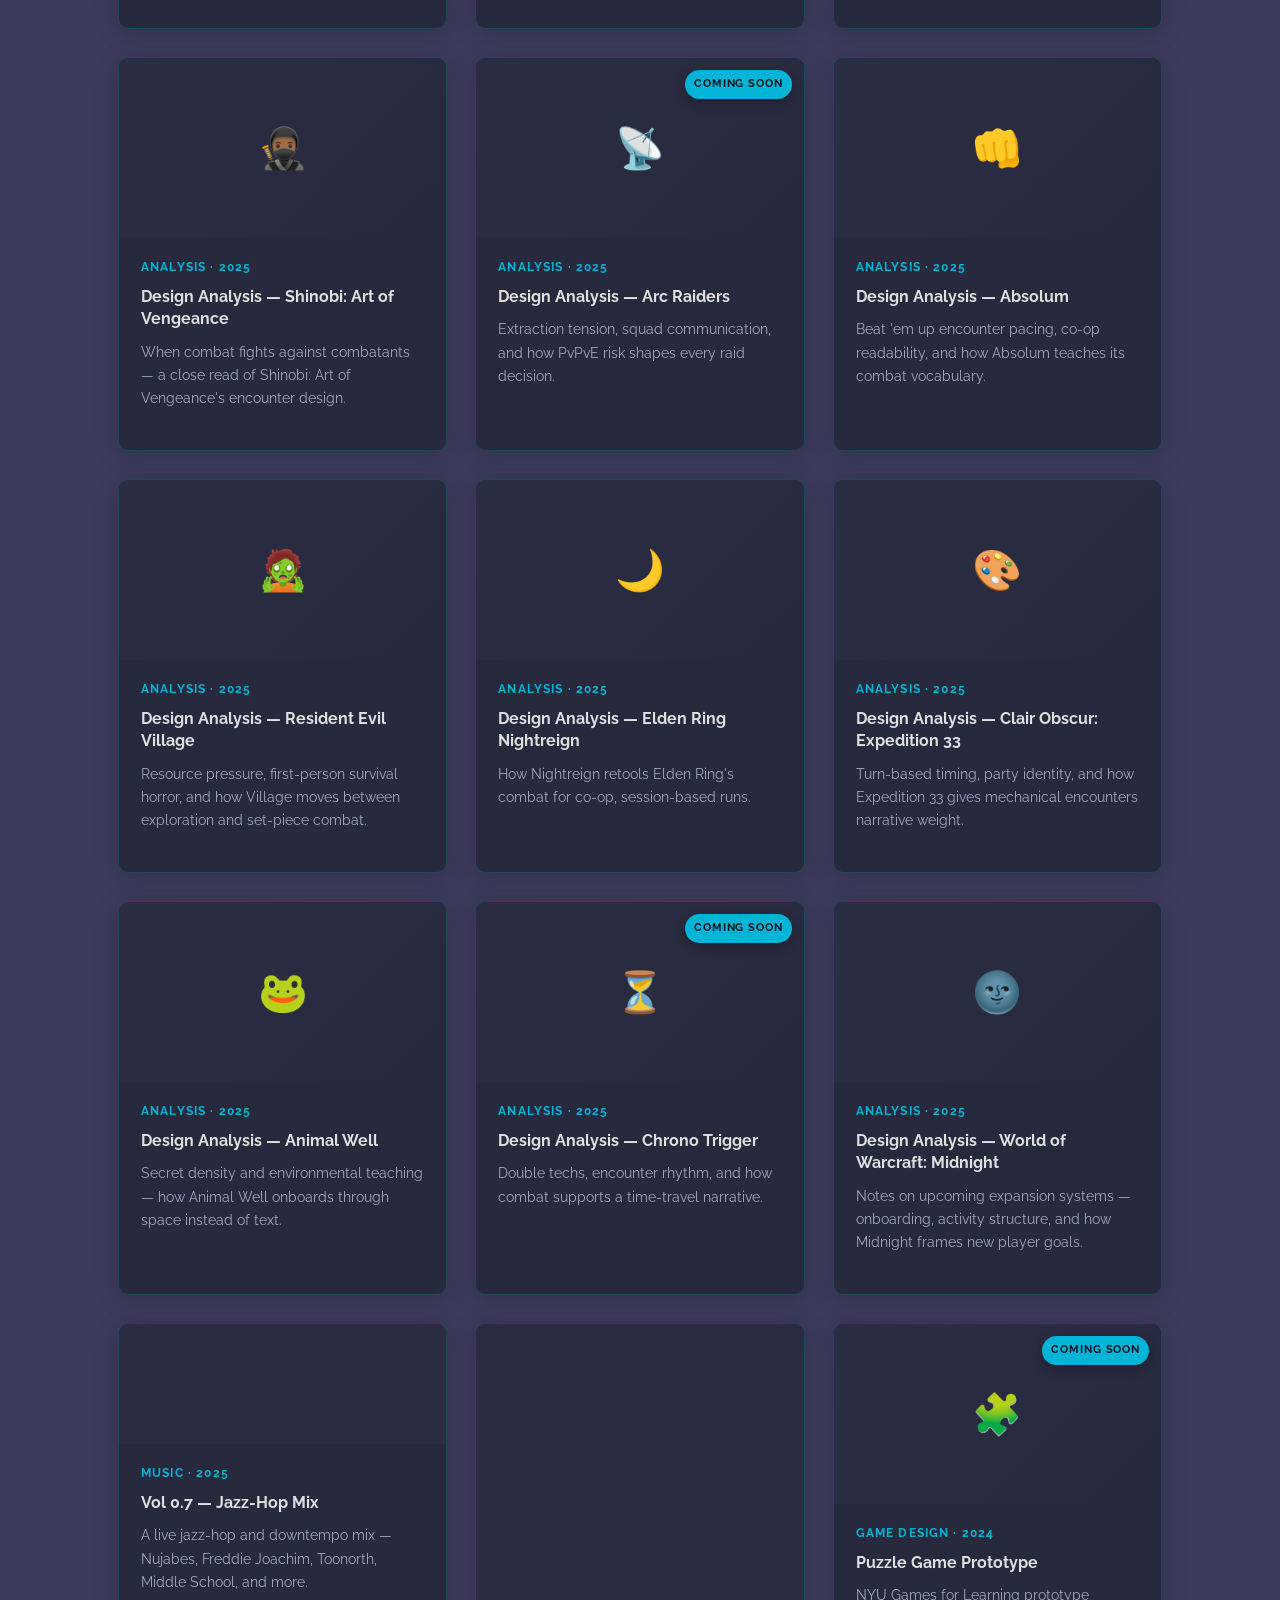
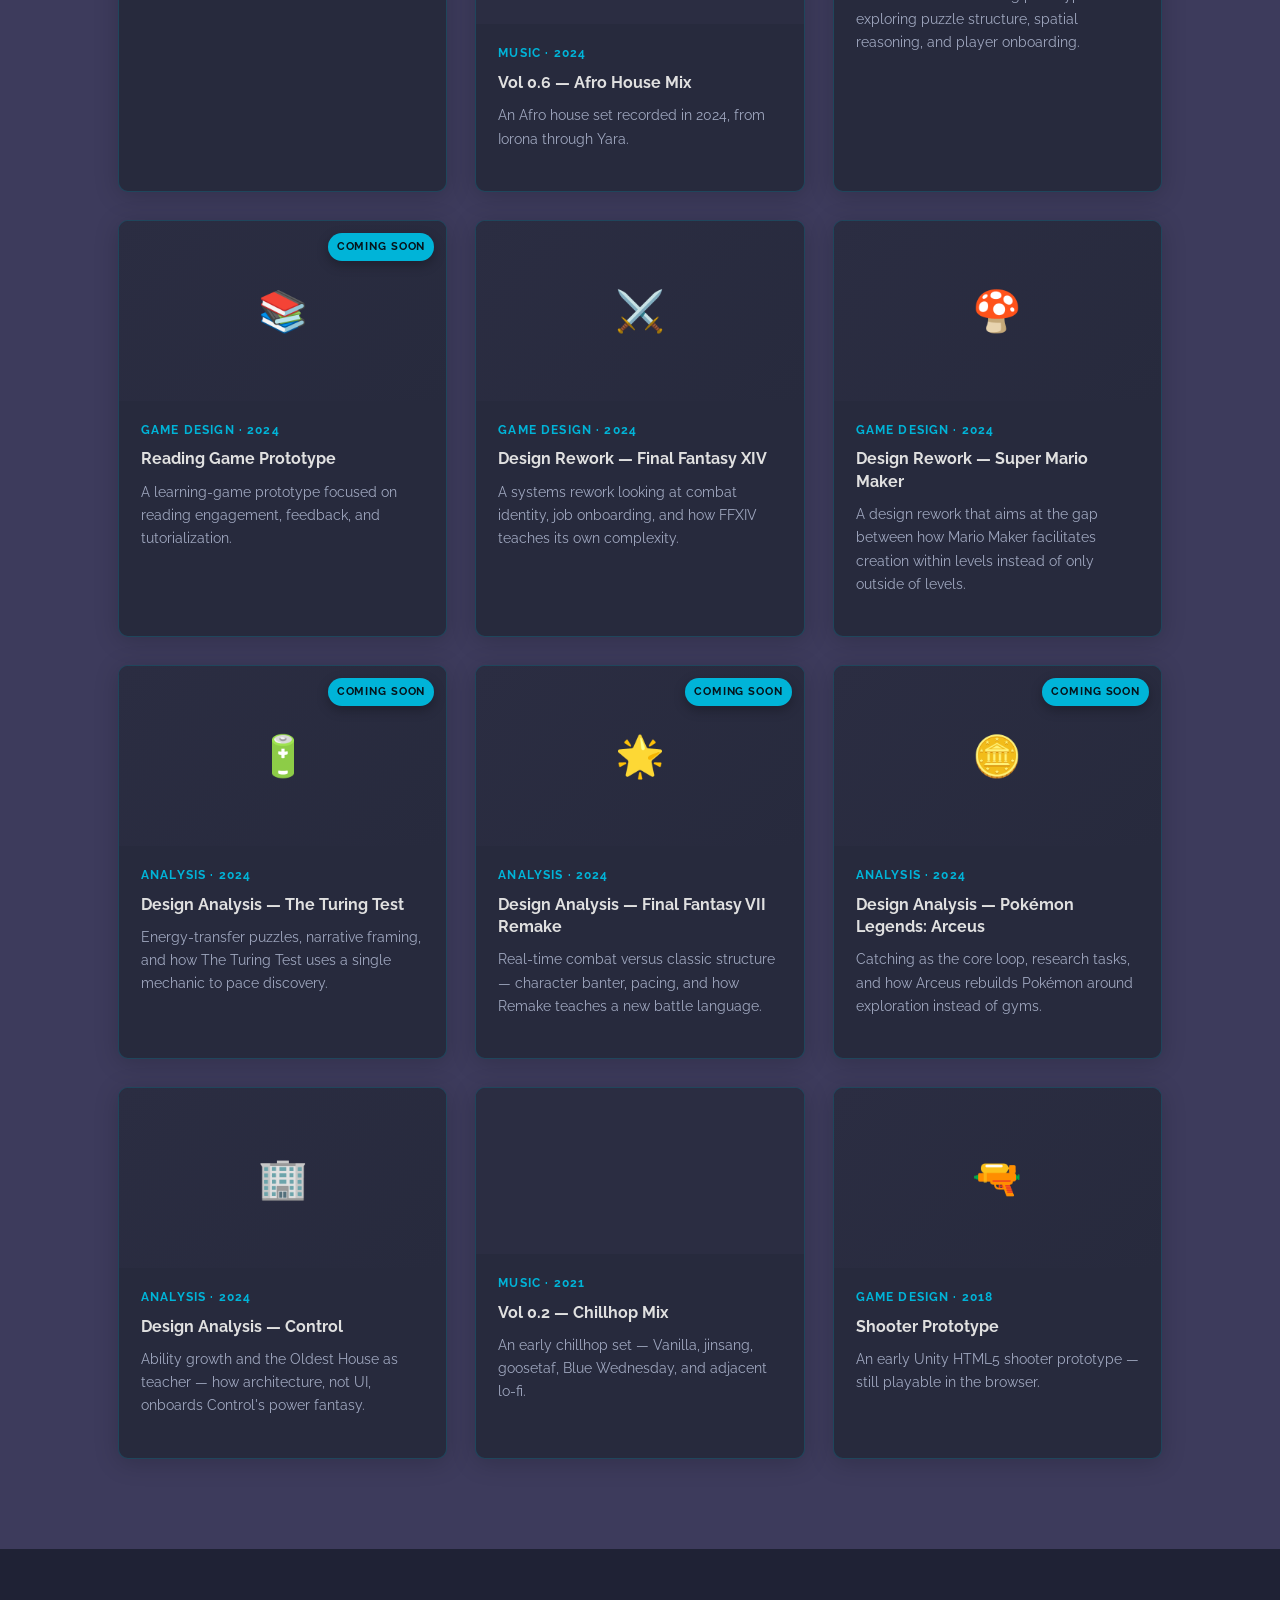
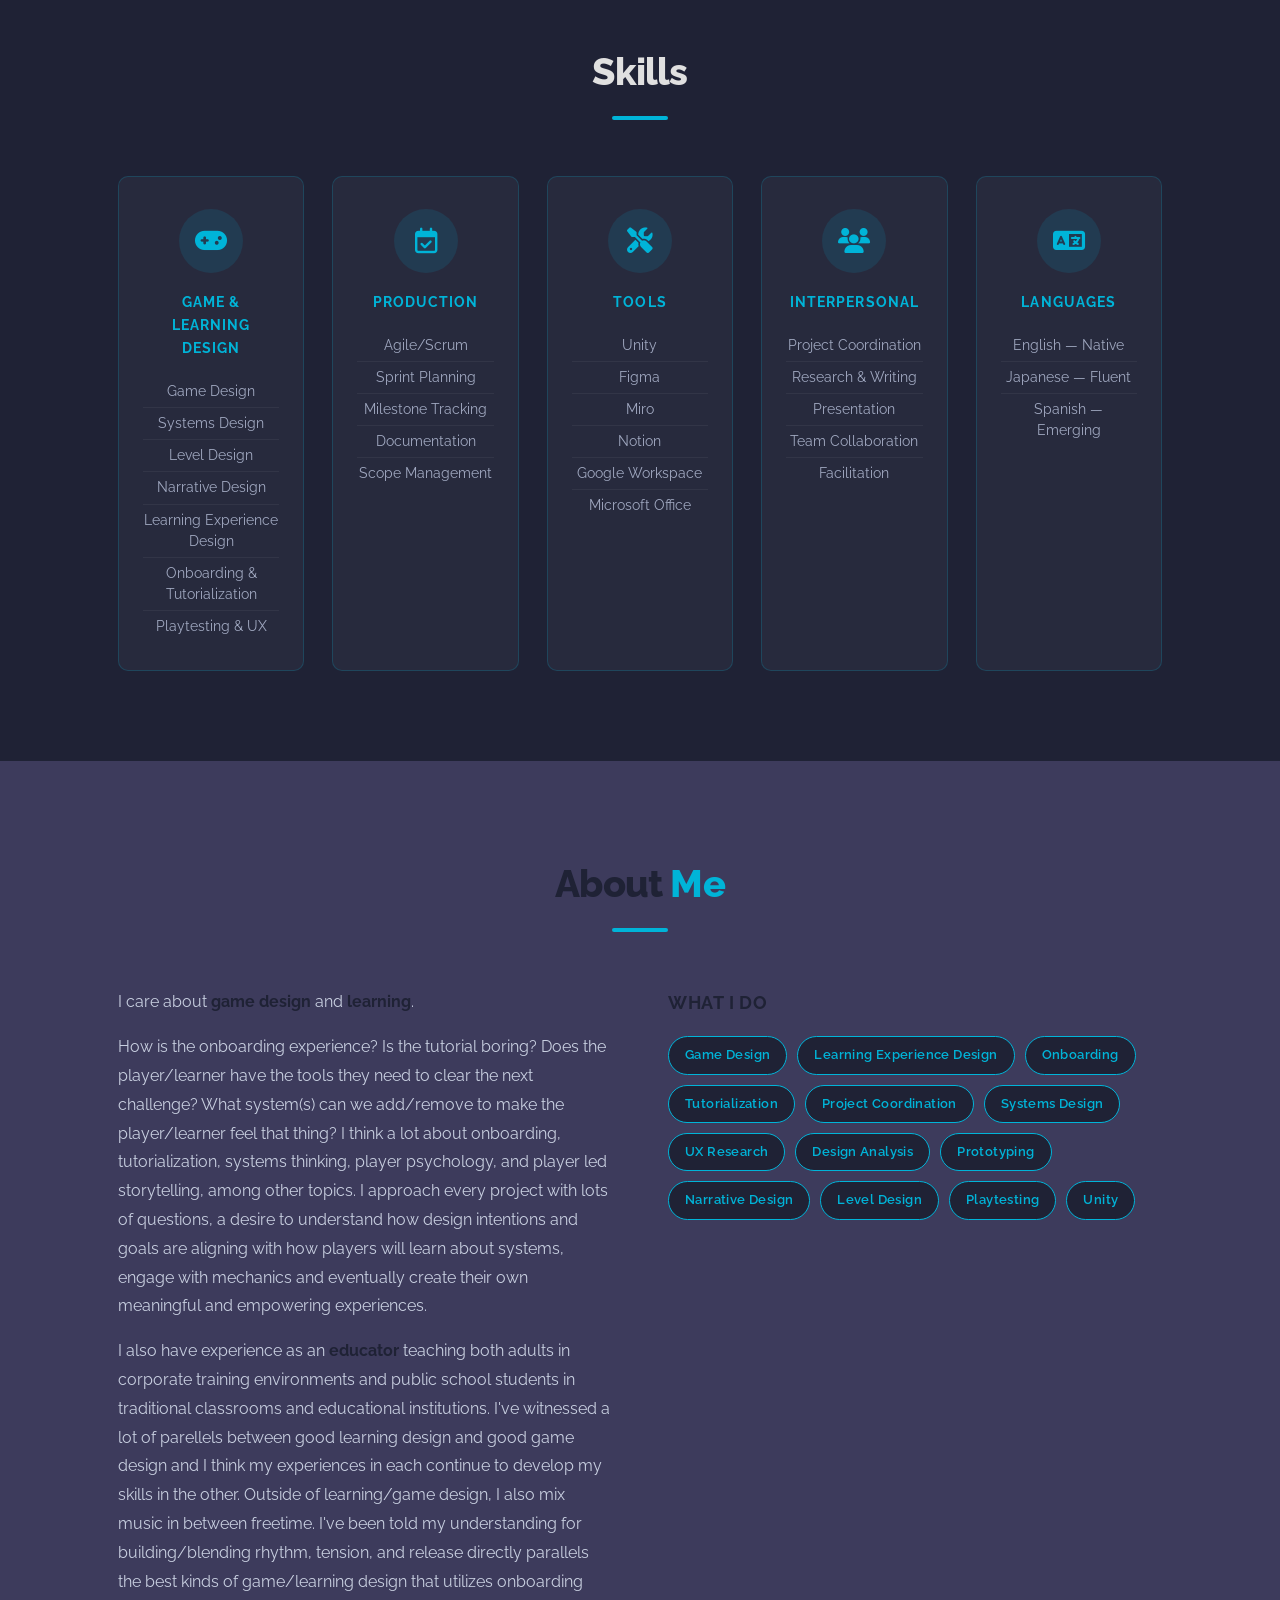
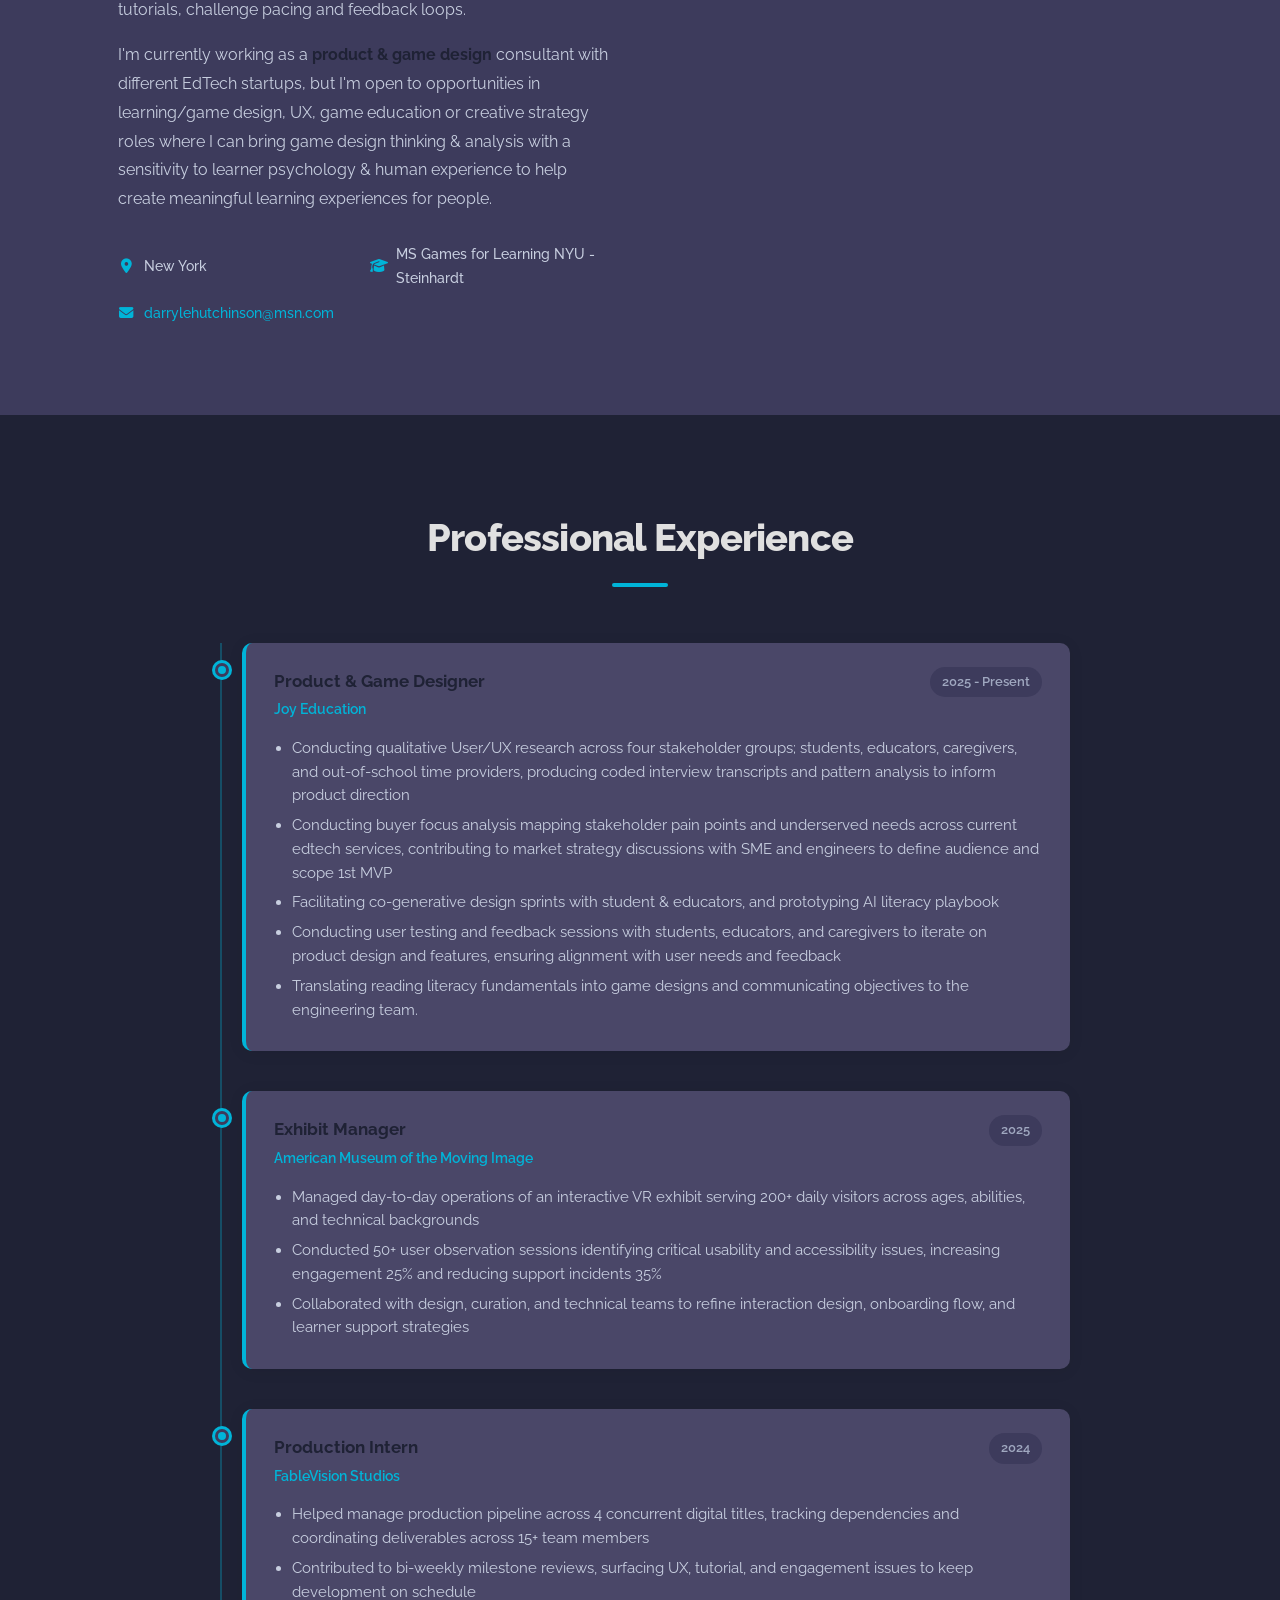
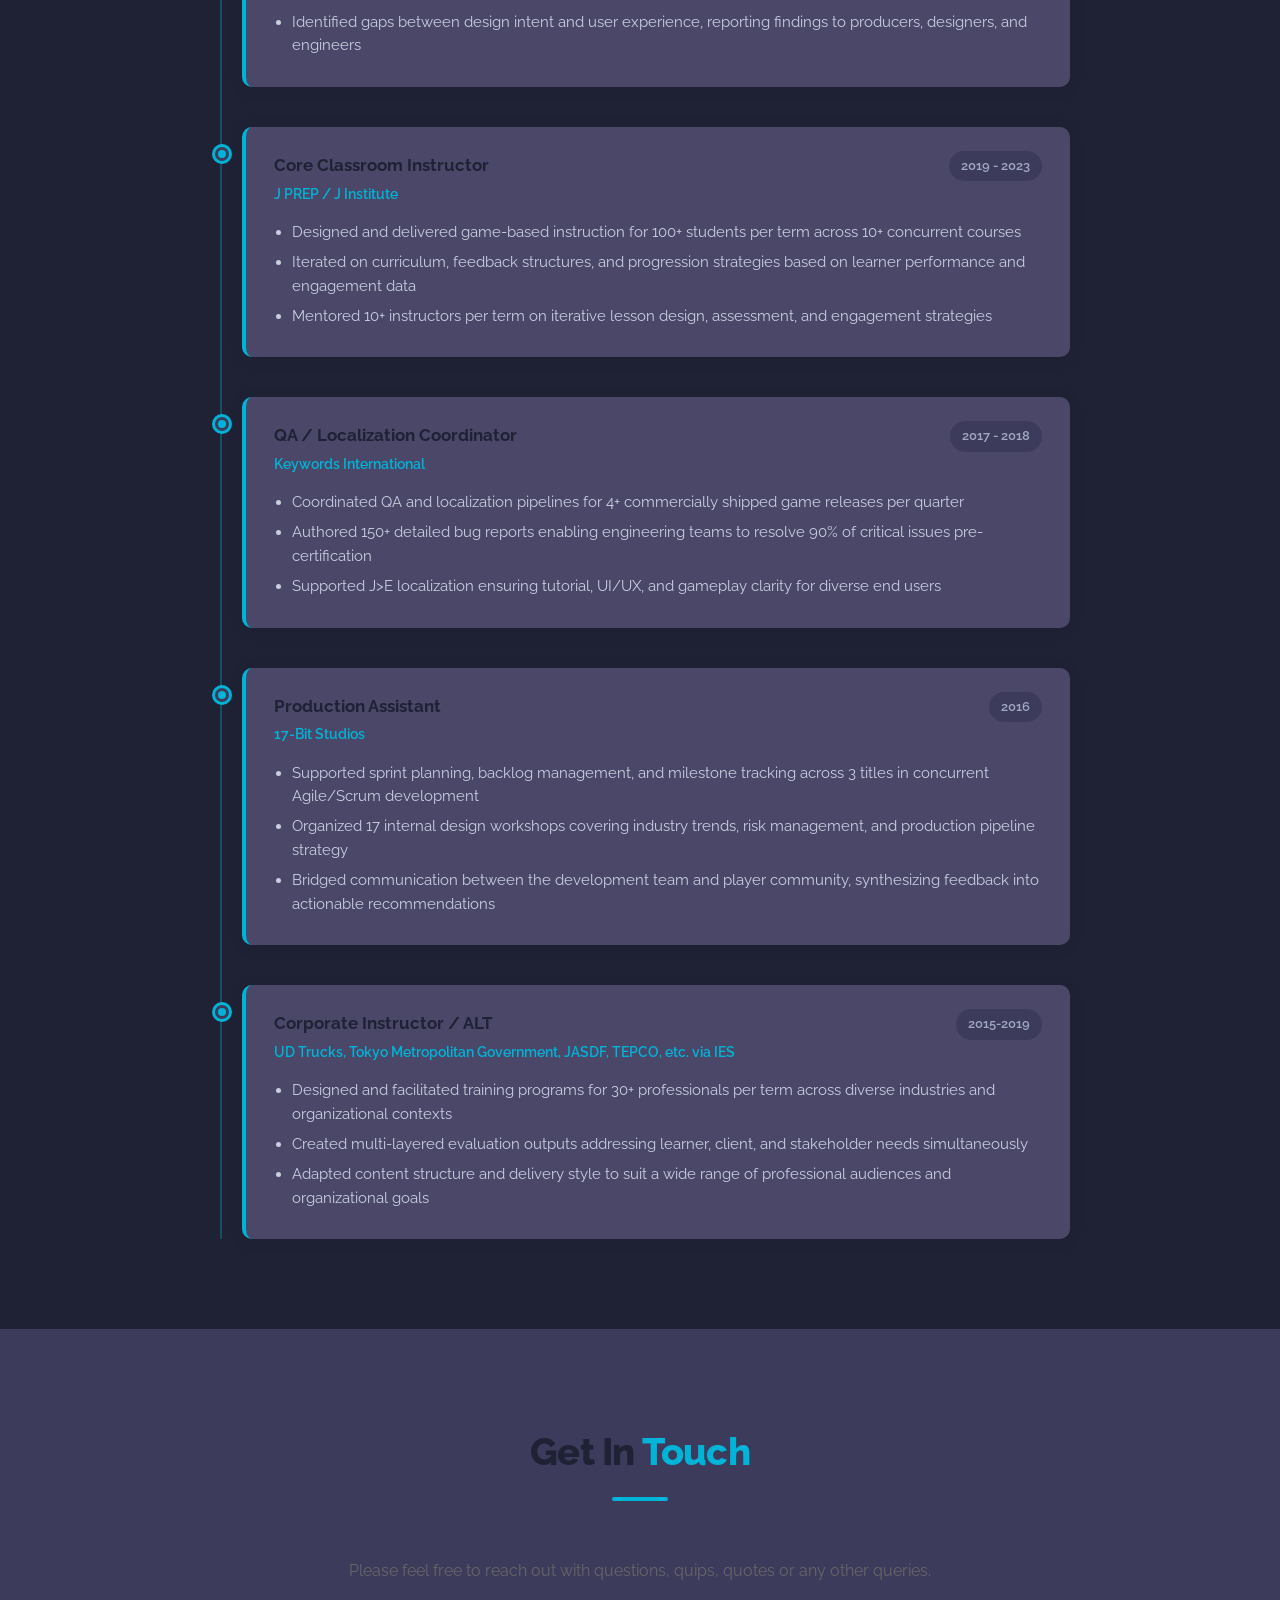
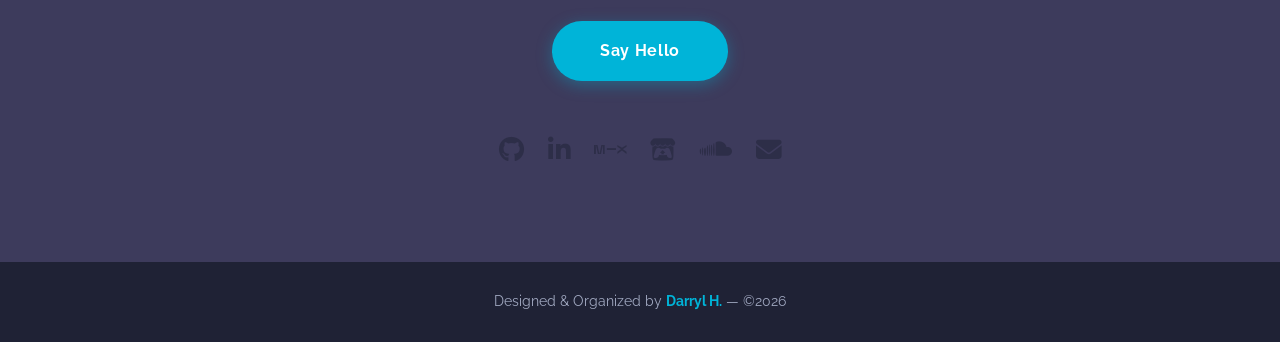
==== commit 136eae5d: "[update] changed 1st view resume button to open preview window instead of in a new tab. (nav resume " ====
--- a/index.html
+++ b/index.html
@@ -43,7 +43,9 @@
                 <p class="hero-role"><span id="typed-role"></span><span class="cursor">|</span></p>
                 <div class="hero-btns">
                     <a href="#contact" class="btn btn-primary">Get In Touch</a>
-                    <a href="assets/pdfs/DarrylH-Resume.pdf" target="_blank" class="btn btn-outline">View Resume</a>
+                    <button type="button" class="btn btn-outline project-preview-btn" data-embed="assets/pdfs/DarrylH-Resume.pdf" data-title="Resume" data-type="pdf">
+                        <i class="fas fa-eye"></i> View Resume
+                    </button>
                 </div>
                 <div class="hero-socials">
                     <a href="https://github.com/CosmosSoul/" target="_blank" aria-label="GitHub"><i class="fab fa-github"></i></a>
--- a/css/style.css
+++ b/css/style.css
@@ -144,12 +144,19 @@
     display: inline-block;
     padding: 14px 32px;
     border-radius: 50px;
+    font-family: inherit;
     font-weight: 700;
     font-size: 0.95rem;
     letter-spacing: 0.04em;
     transition: all var(--transition);
     white-space: nowrap;
-}
+    cursor: pointer;
+}
+button.btn {
+    appearance: none;
+    -webkit-appearance: none;
+}
+.btn i { margin-right: 8px; }
 .btn-primary {
     background: var(--accent);
     color: #fff;
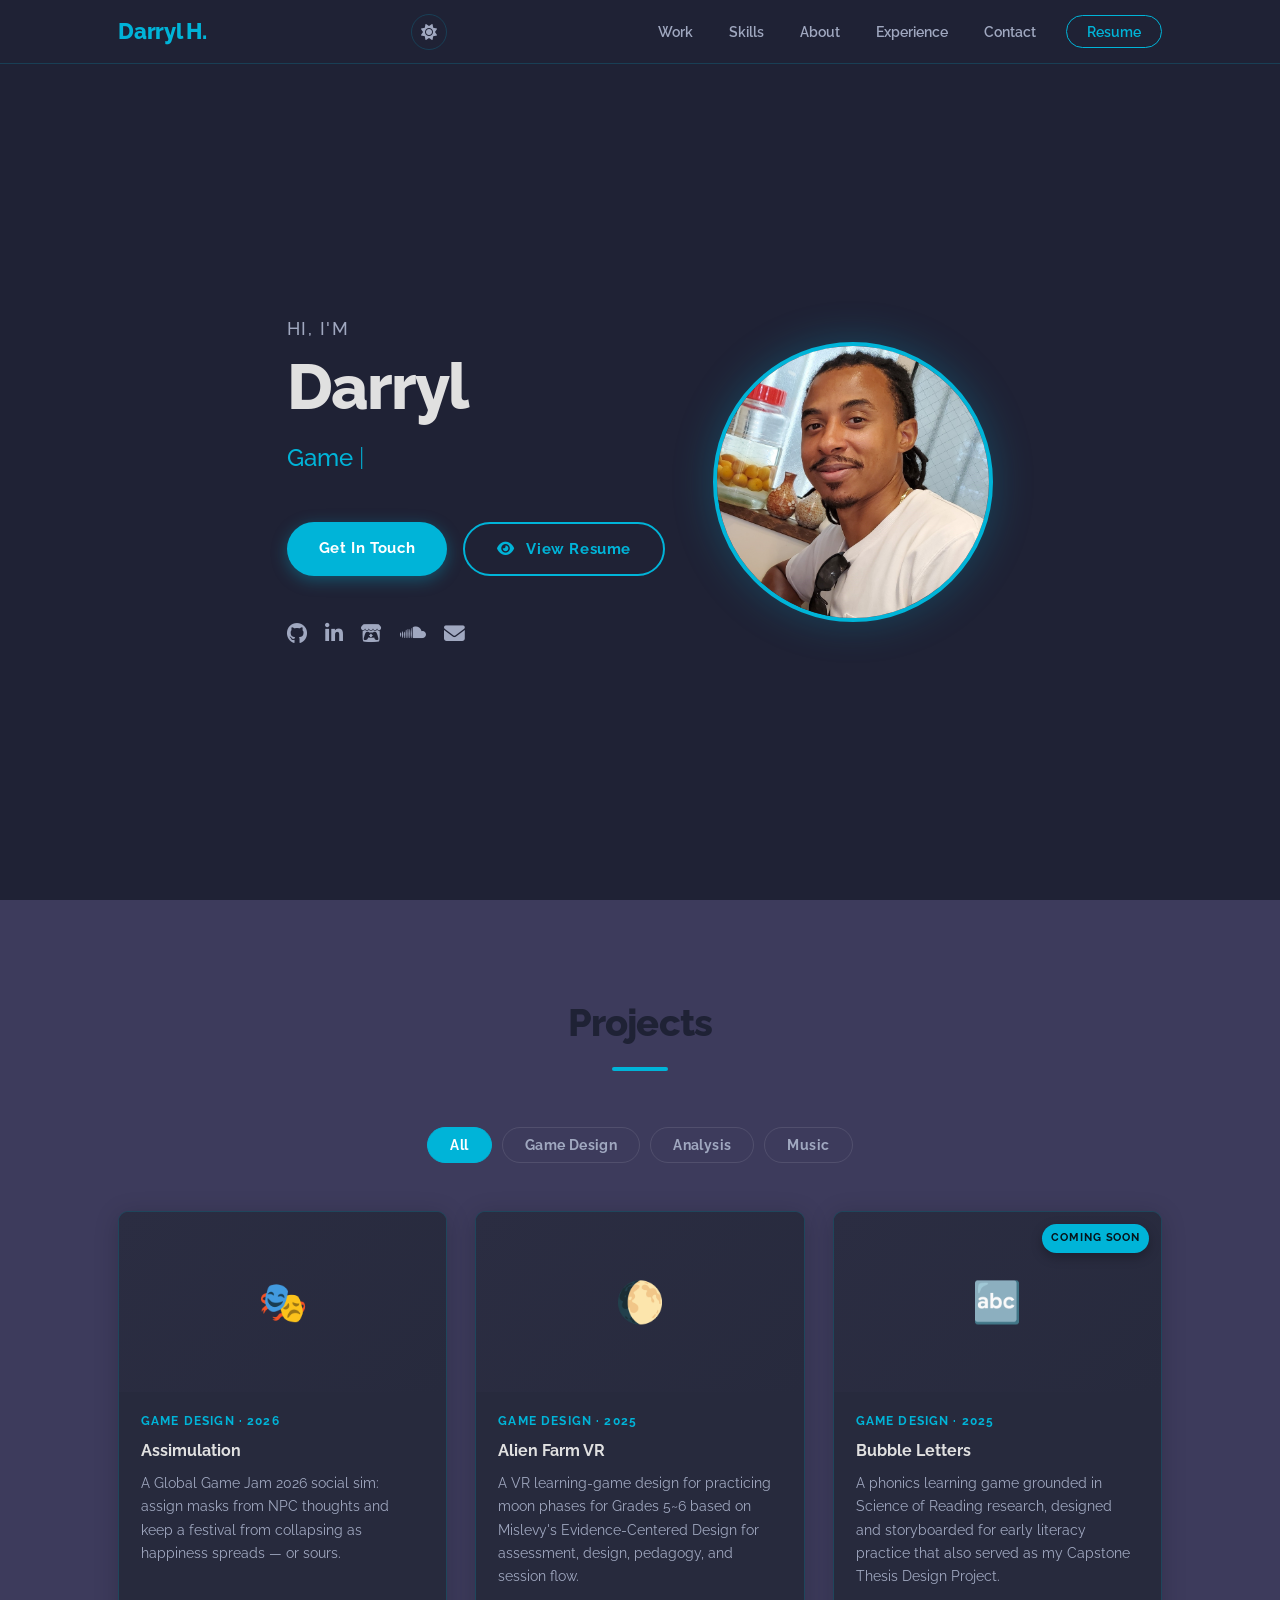
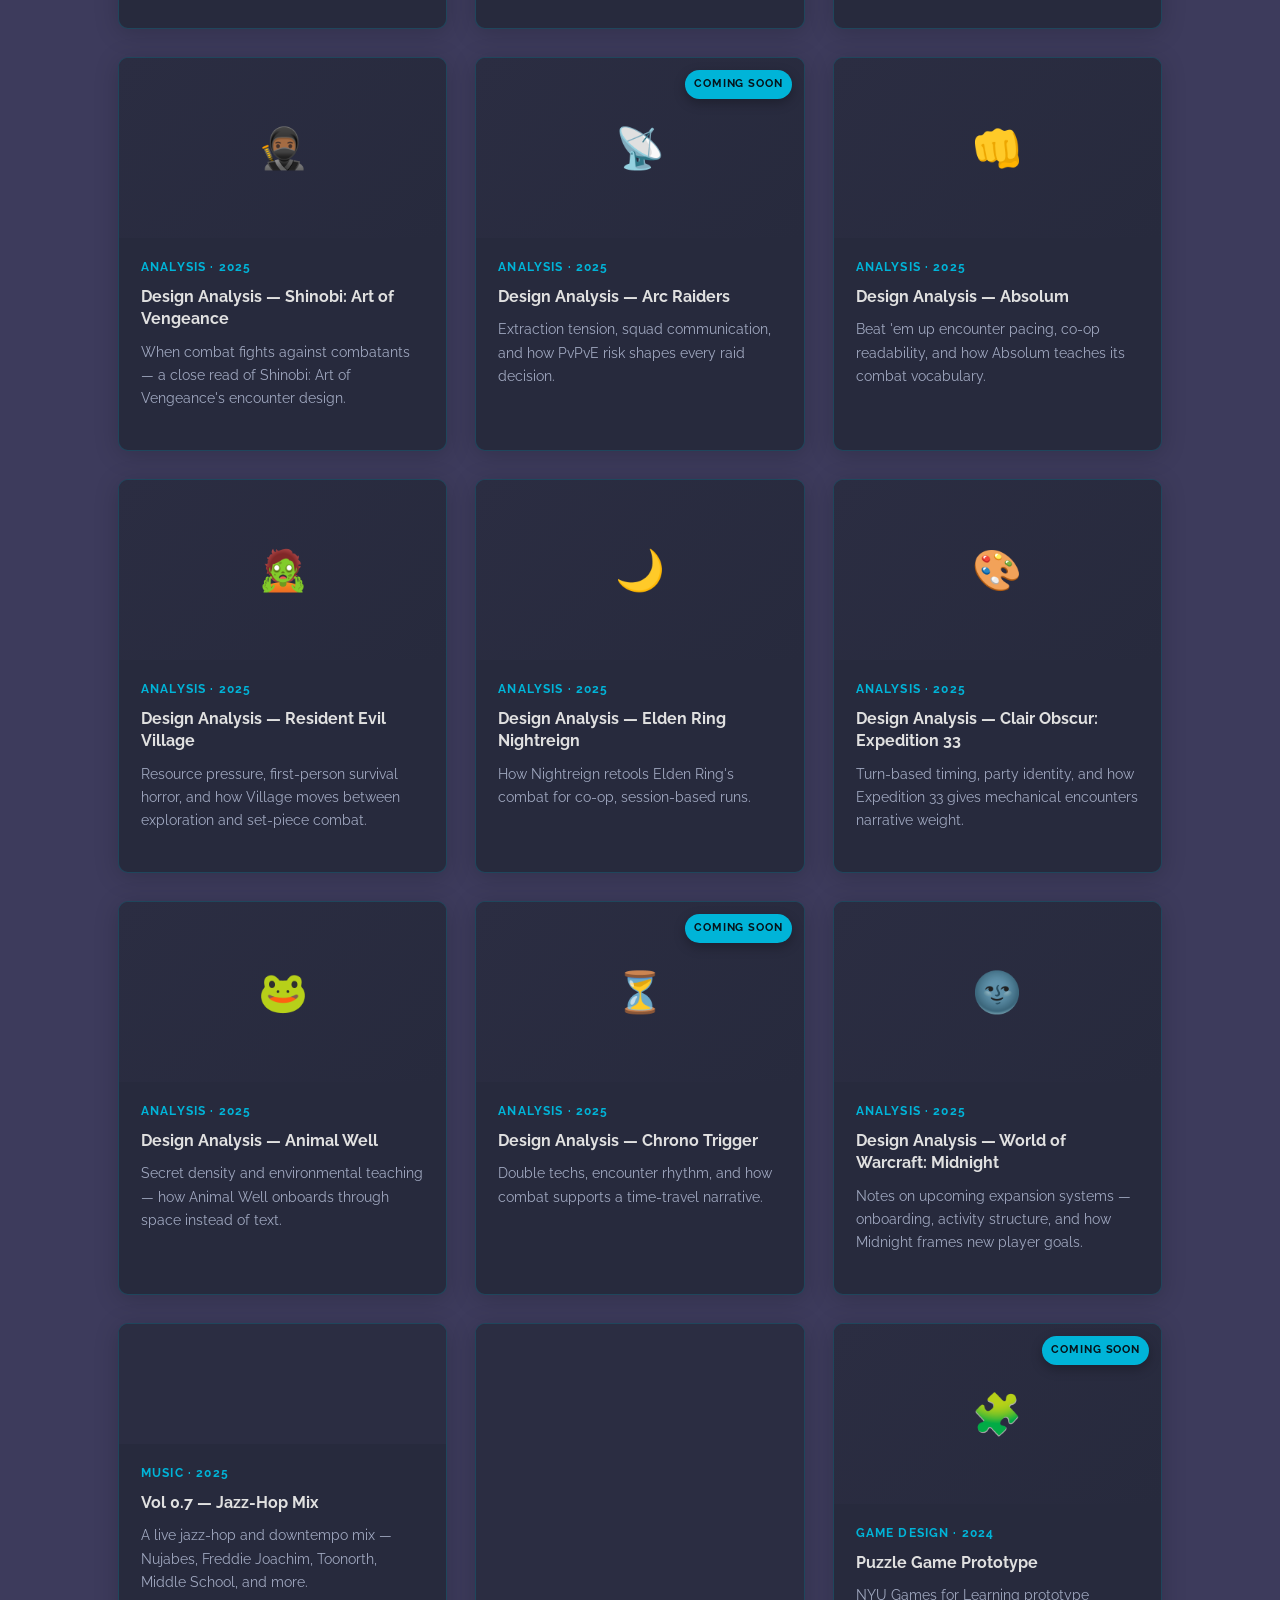
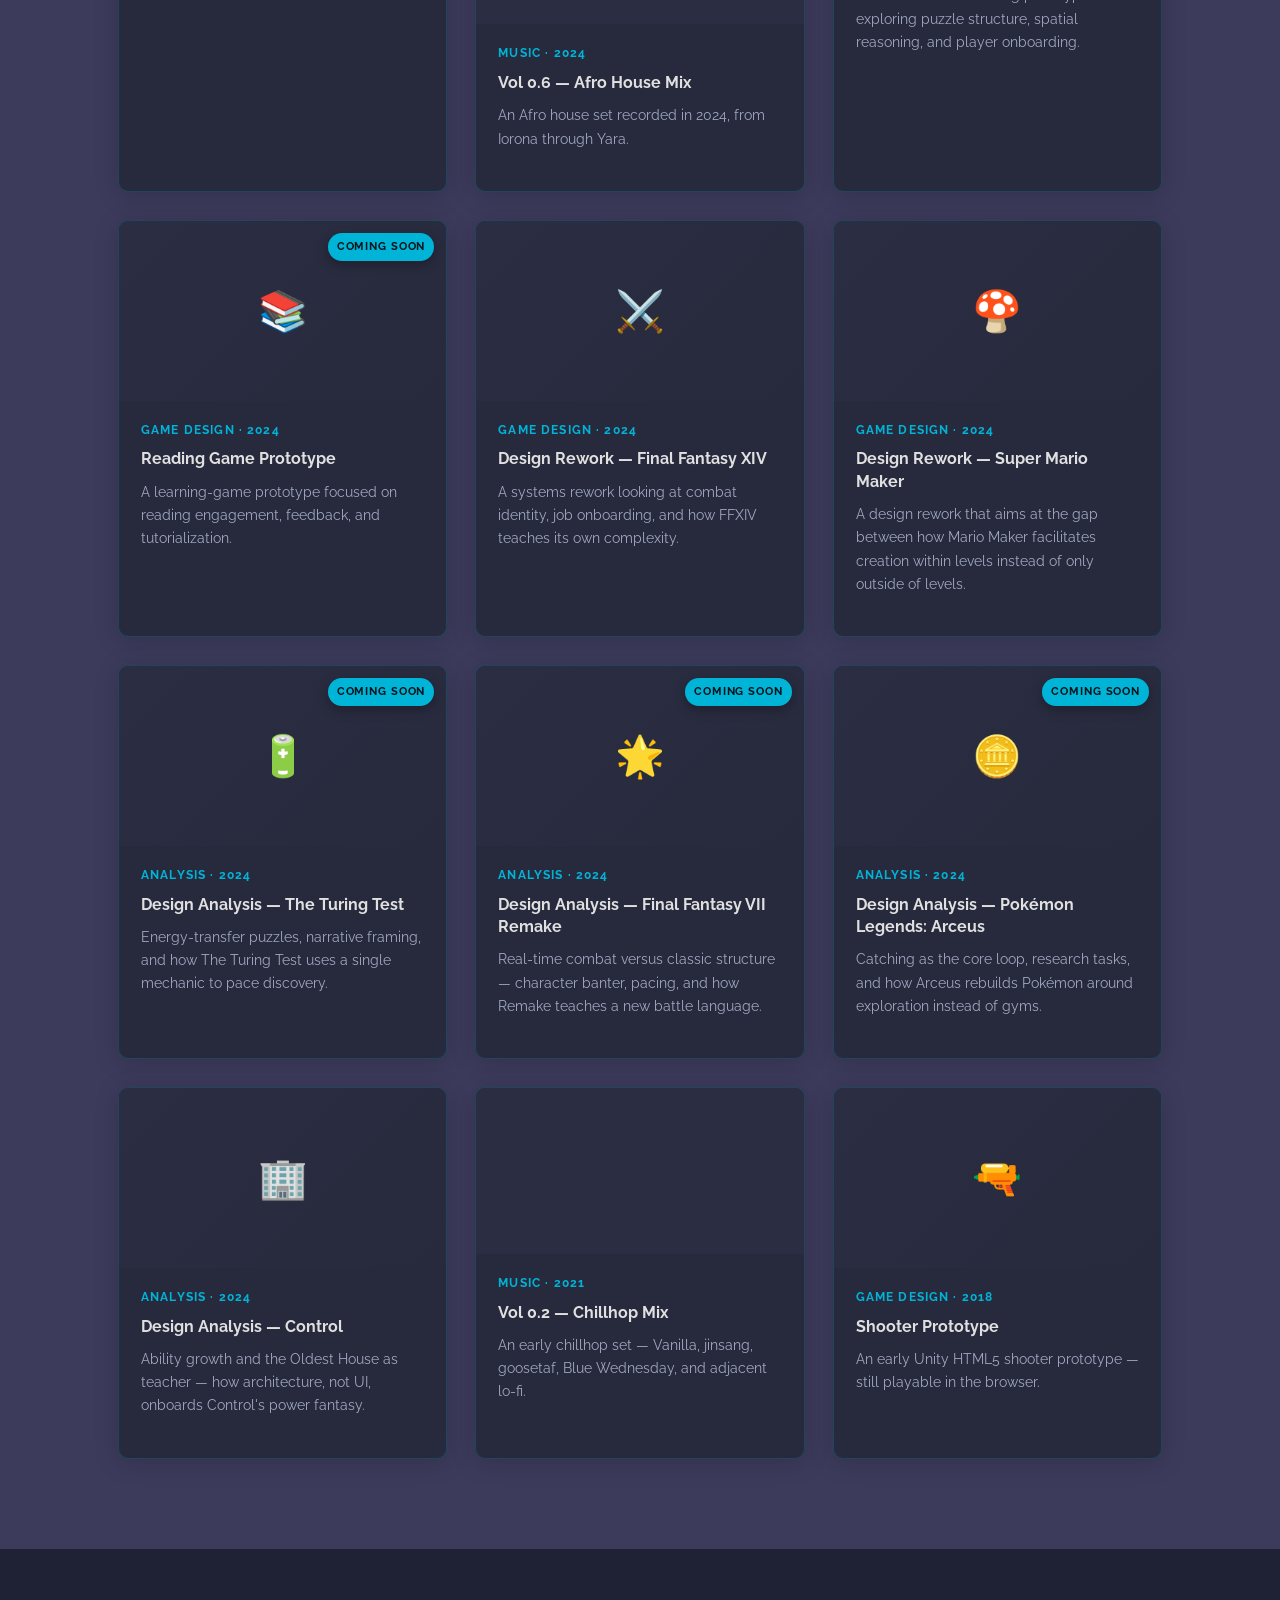
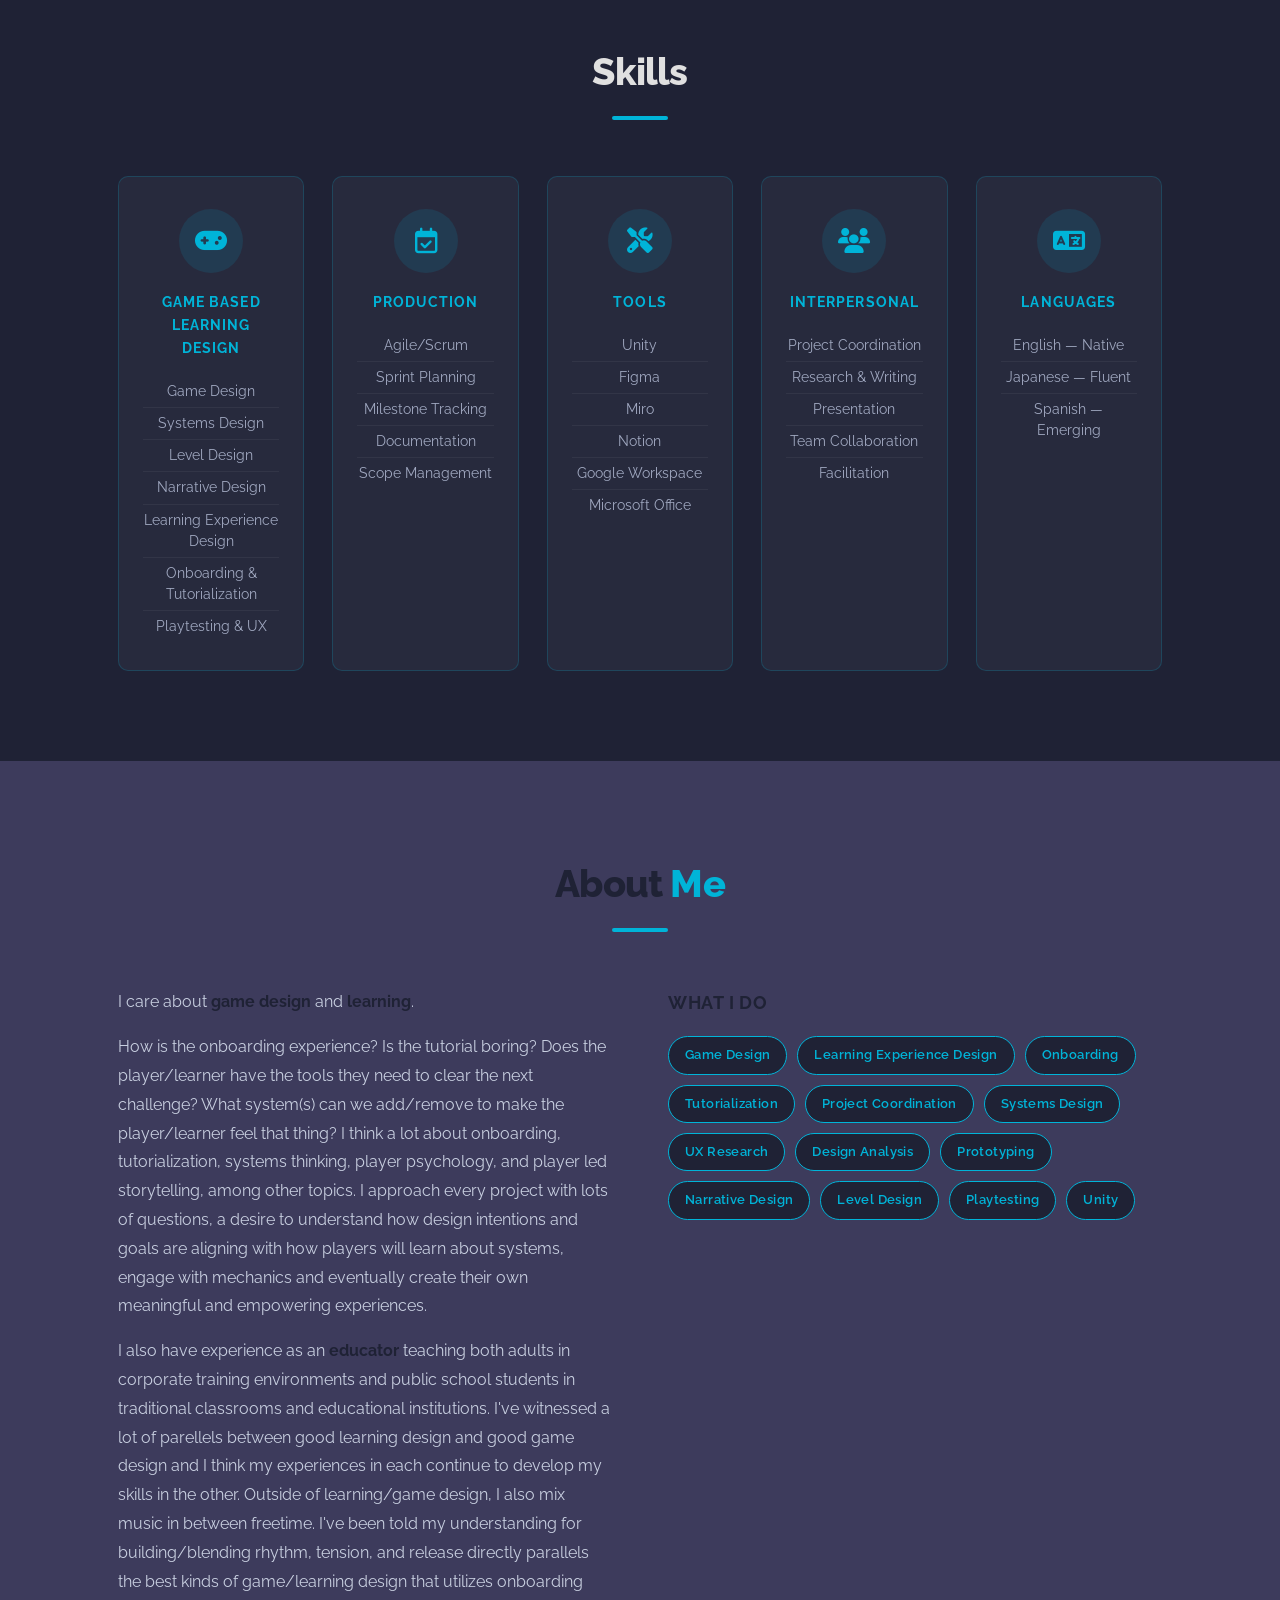
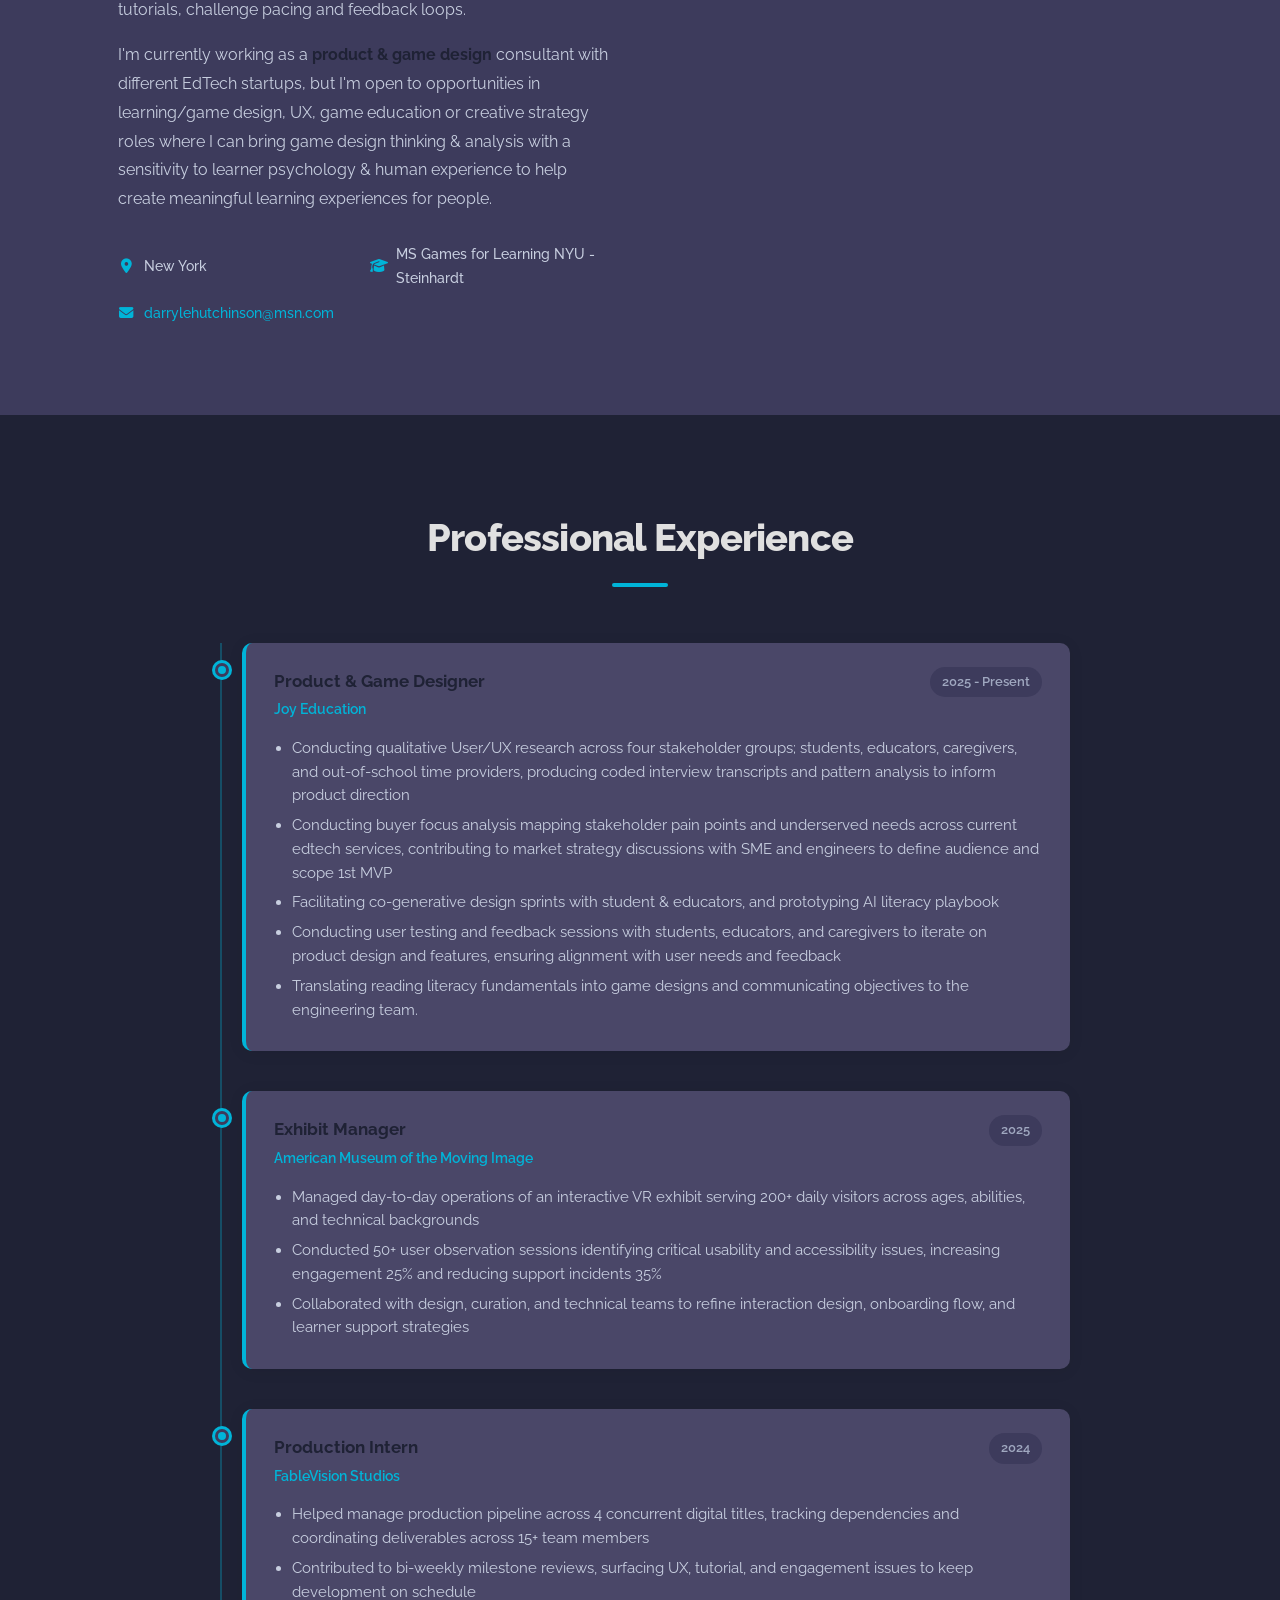
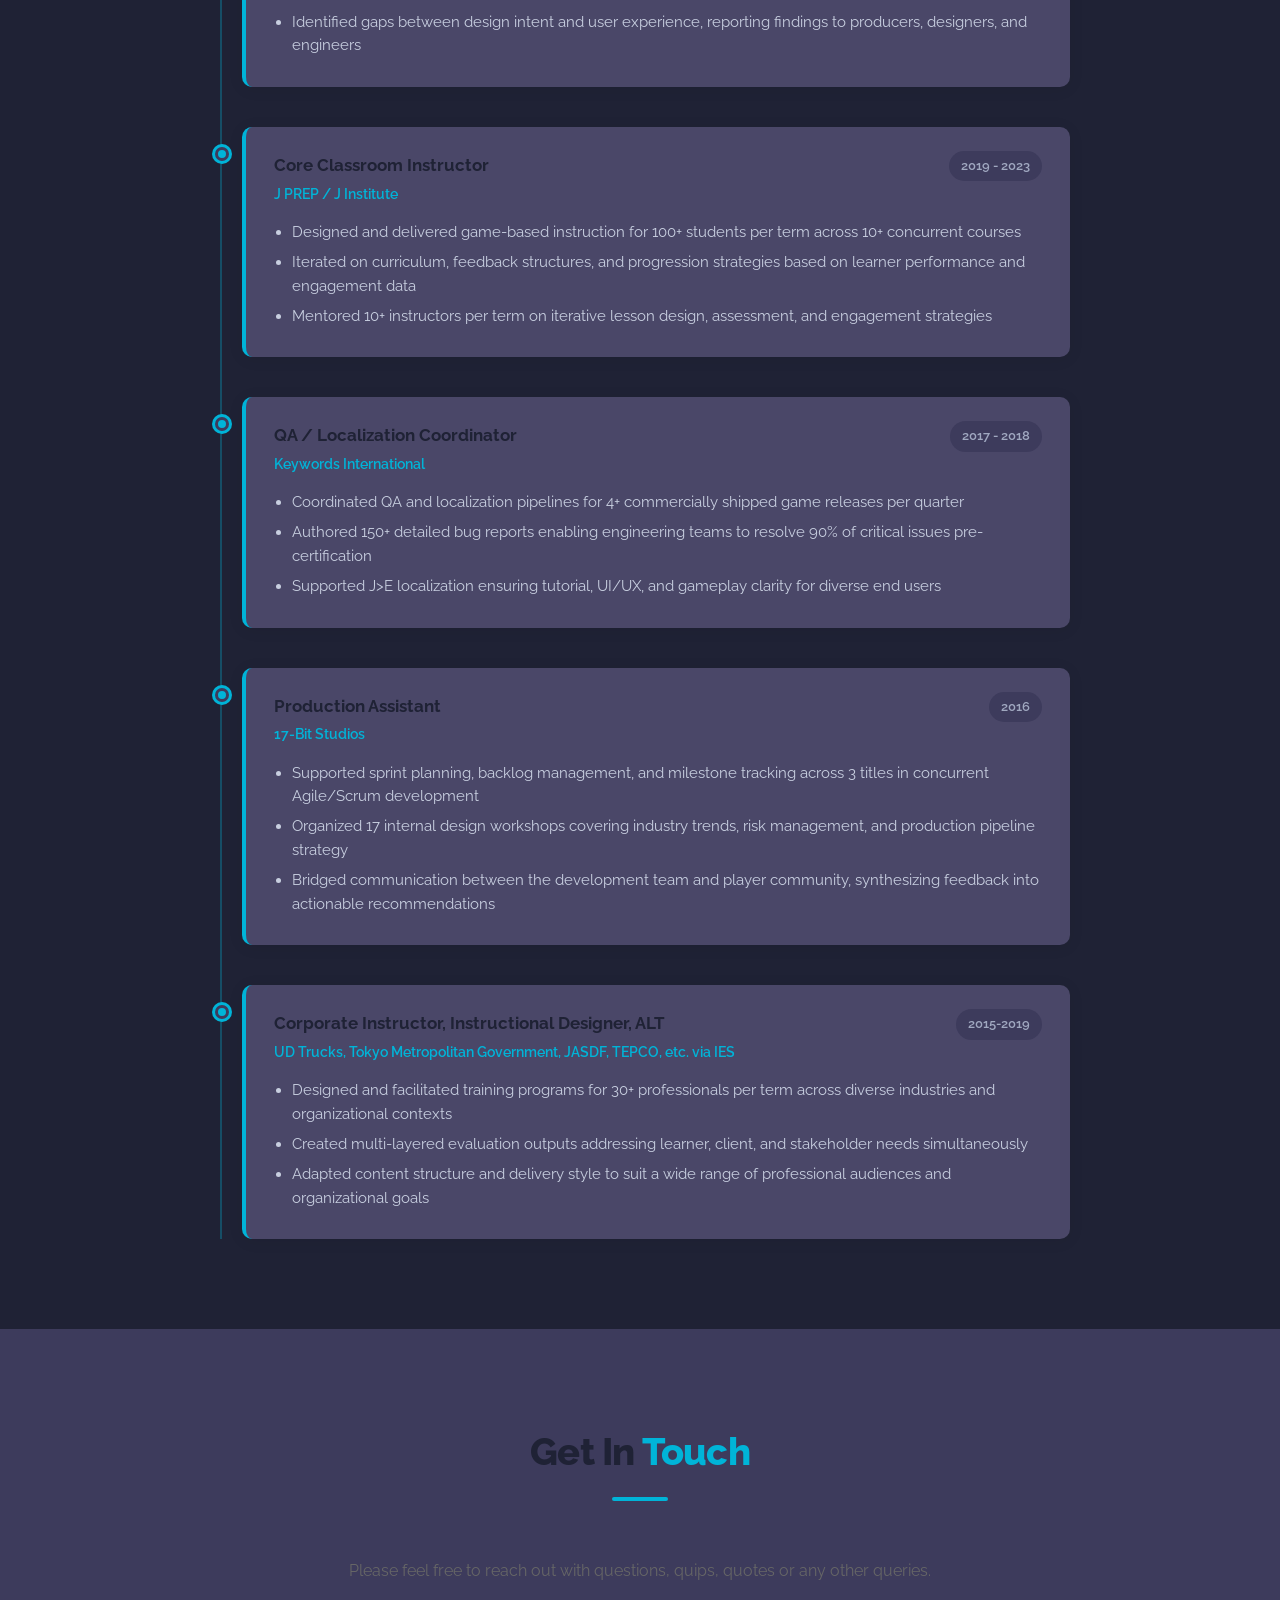
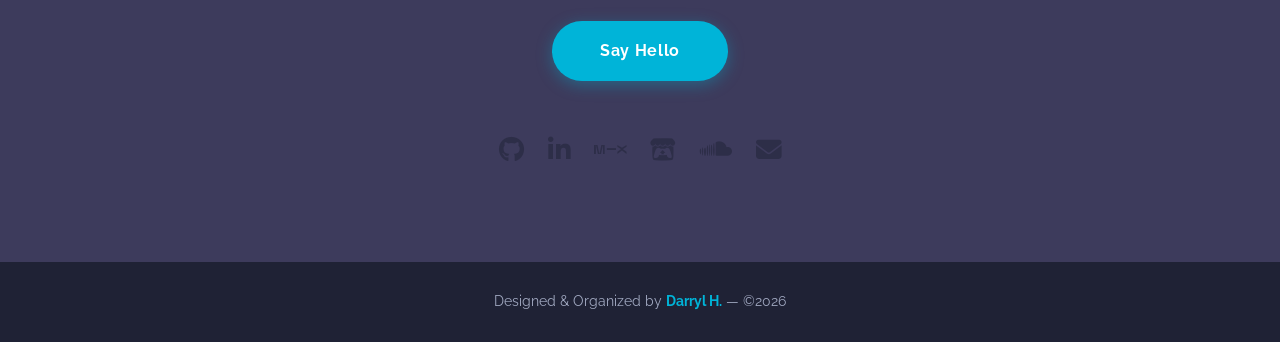
==== commit 3ee6235d: "[update] updated skills titles, and IES work title" ====
--- a/index.html
+++ b/index.html
@@ -95,7 +95,7 @@
                 <!-- Game & Learning Design -->
                 <div class="skill-group fade-in">
                     <div class="skill-group-icon"><i class="fas fa-gamepad"></i></div>
-                    <h3 class="skill-group-title">Game &amp; Learning Design</h3>
+                    <h3 class="skill-group-title">Game Based Learning Design</h3>
                     <ul class="skill-list">
                         <li>Game Design</li>
                         <li>Systems Design</li>
@@ -342,7 +342,7 @@
                     <div class="timeline-card">
                         <div class="timeline-header">
                             <div>
-                                <h3>Corporate Instructor / ALT</h3>
+                                <h3>Corporate Instructor, Instructional Designer, ALT</h3>
                                 <p class="timeline-org"><a href="https://www.udtrucks.com/unitedstates/about-us/company/company-profile">UD Trucks, </a><a href="https://www.english.metro.tokyo.lg.jp/">Tokyo Metropolitan Government, </a> <a href="https://www.mod.go.jp/asdf/en/">JASDF, </a><a href="https://www.tepco.co.jp/en/hd/index-e.html">TEPCO,</a> <a> etc. </a><a href="https://iesnet.com/">via IES</a></p>
                             </div>
                             <span class="timeline-date">2015-2019</span>
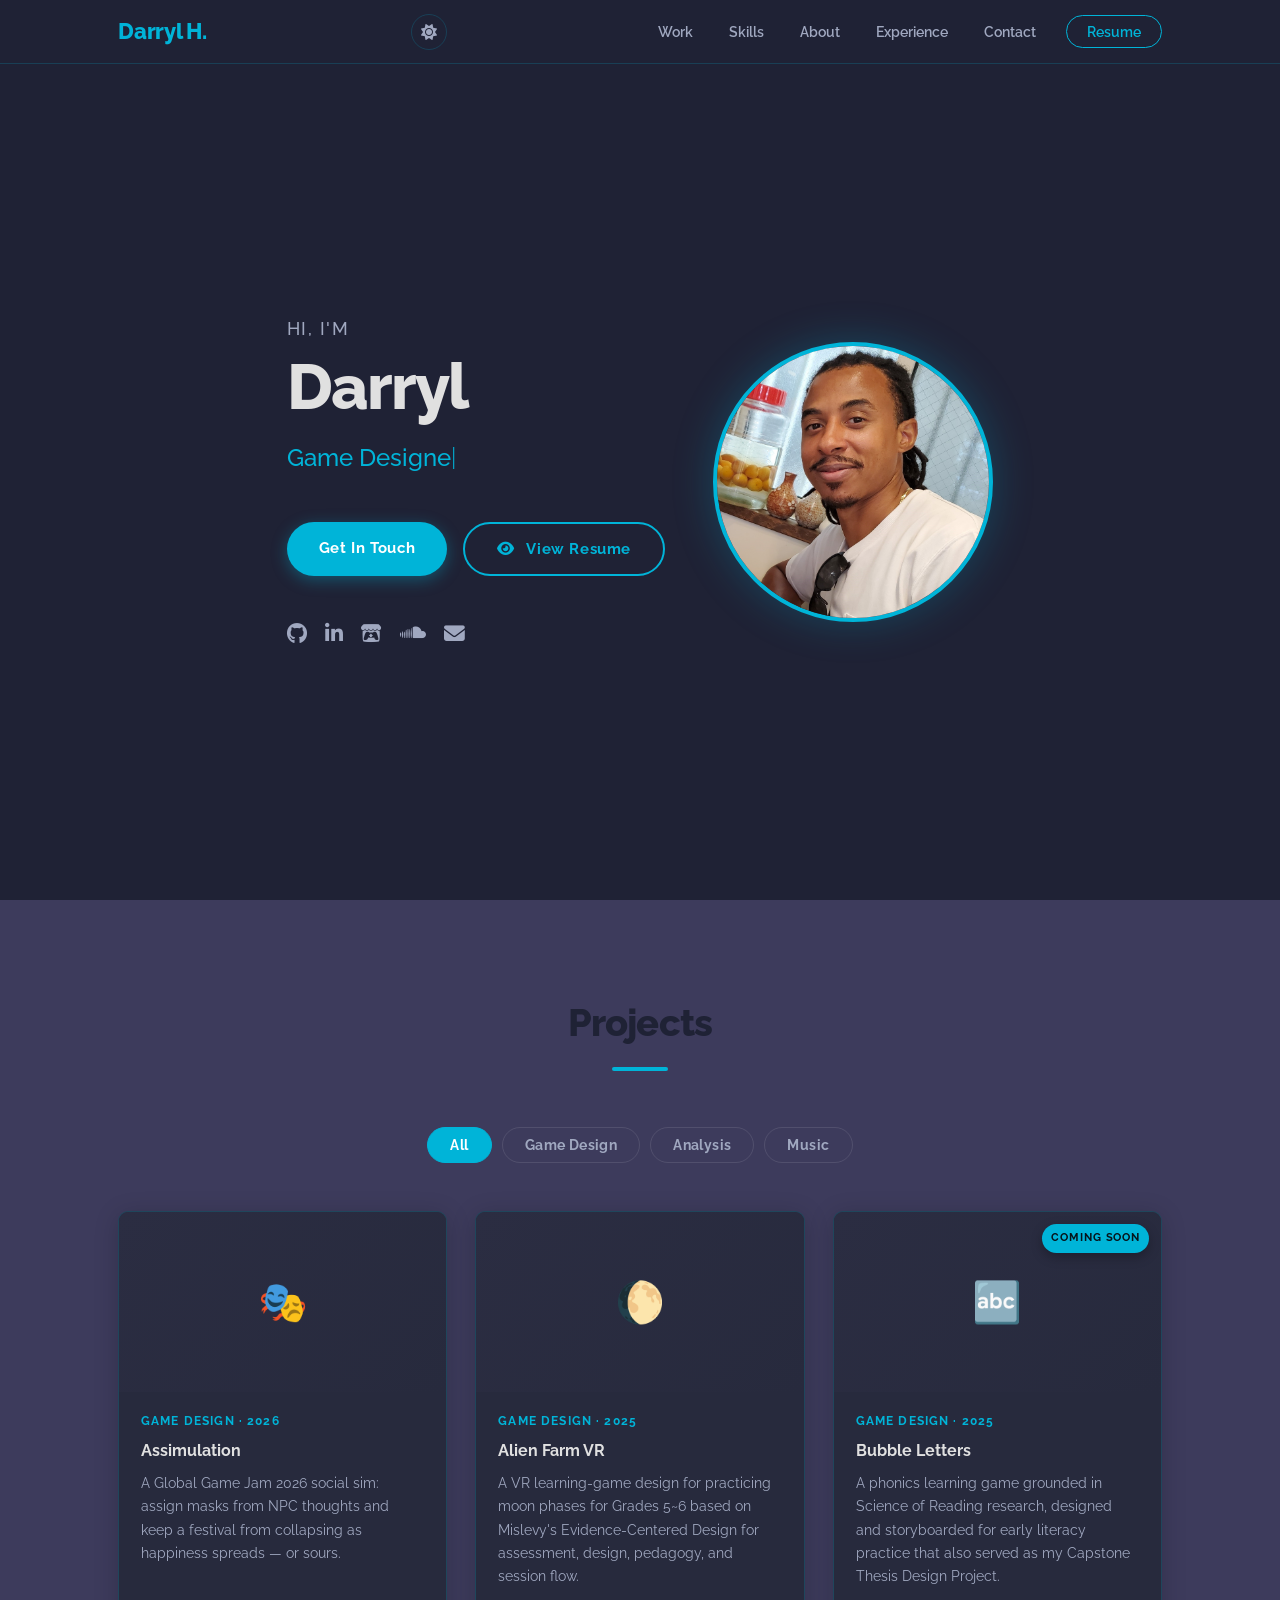
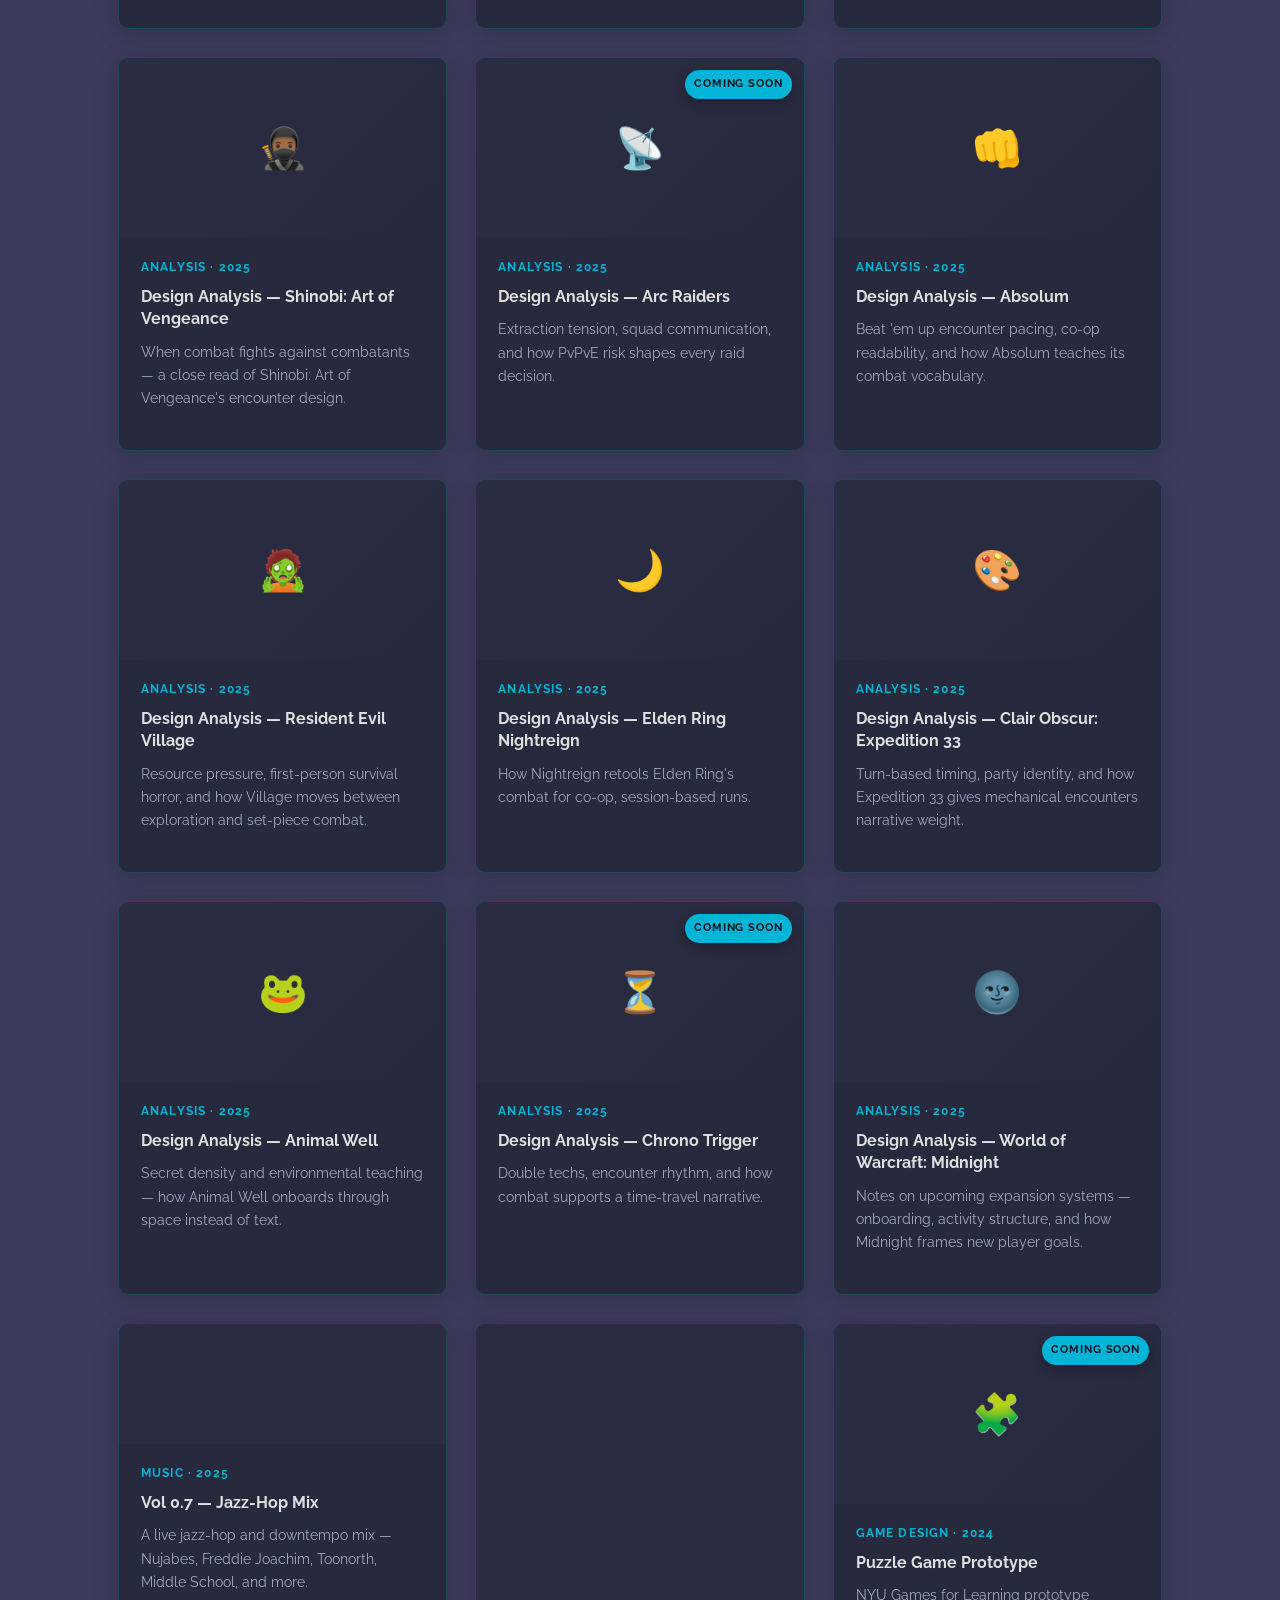
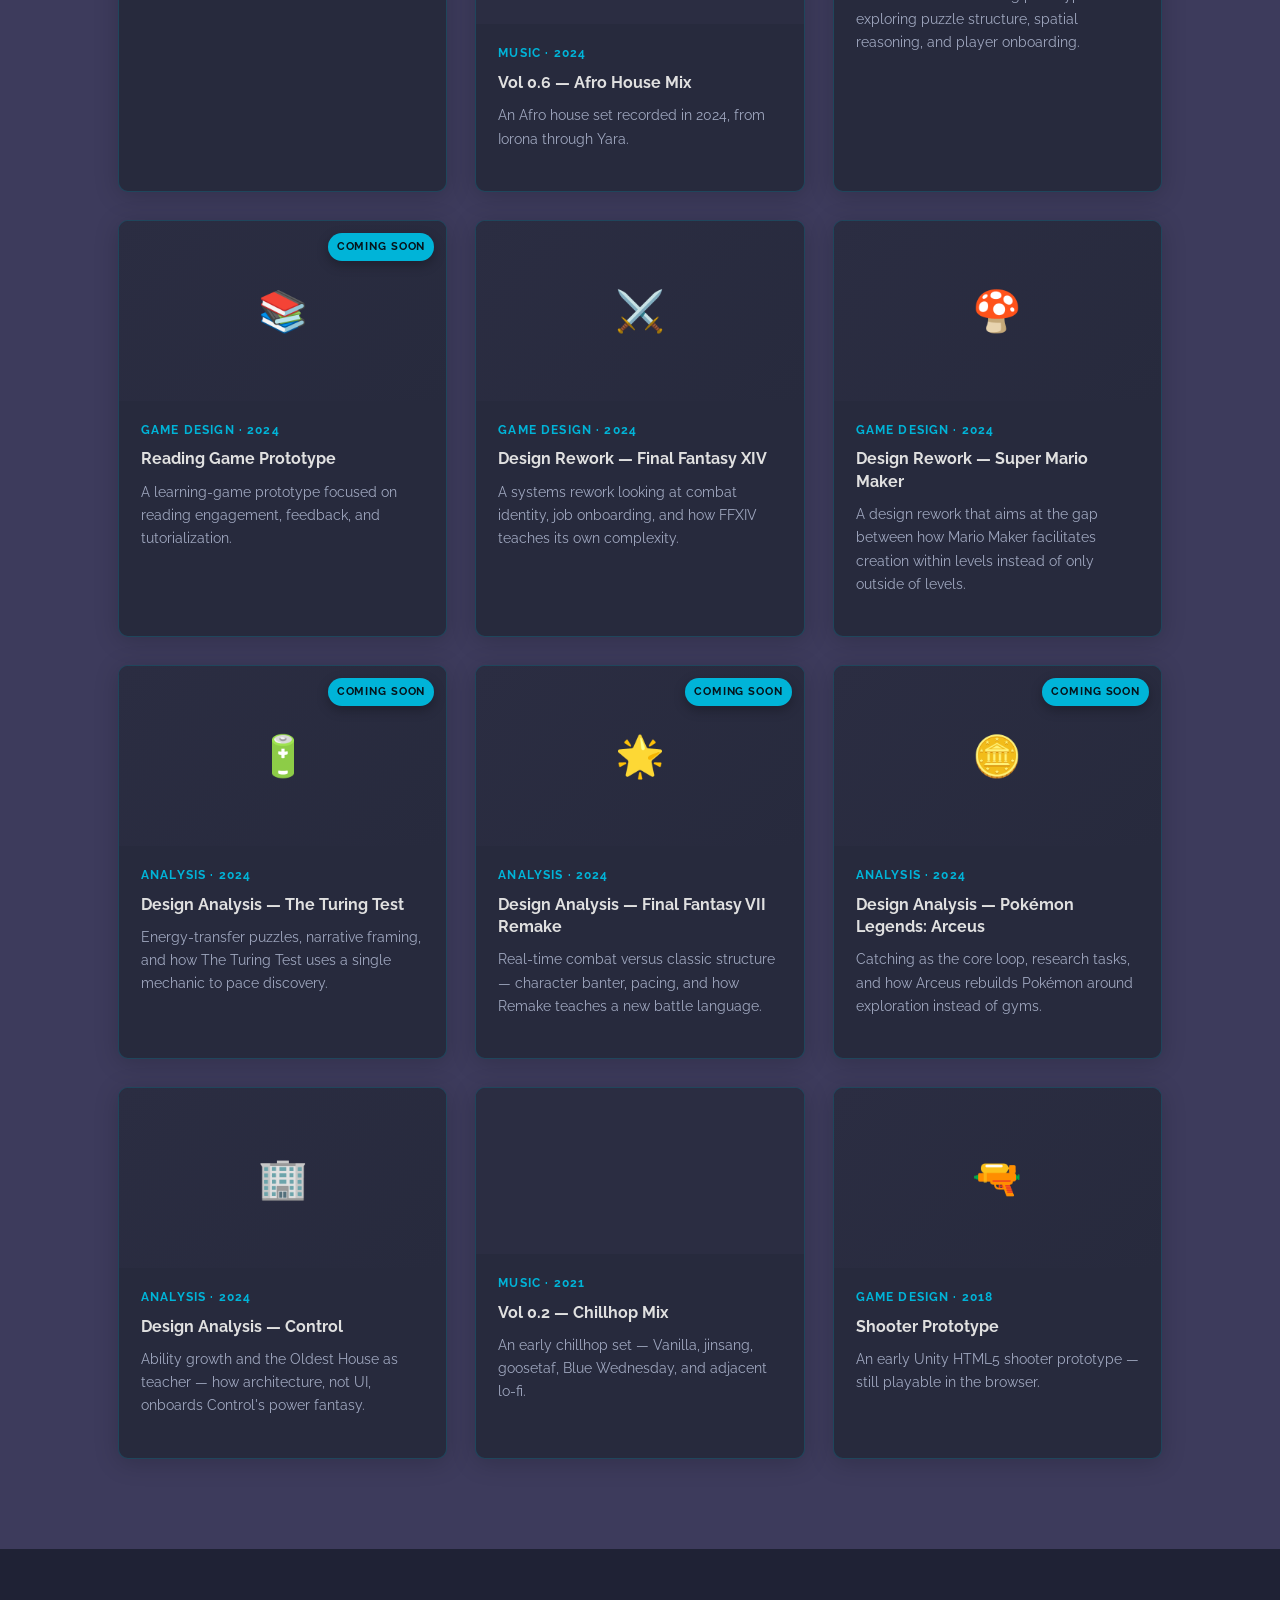
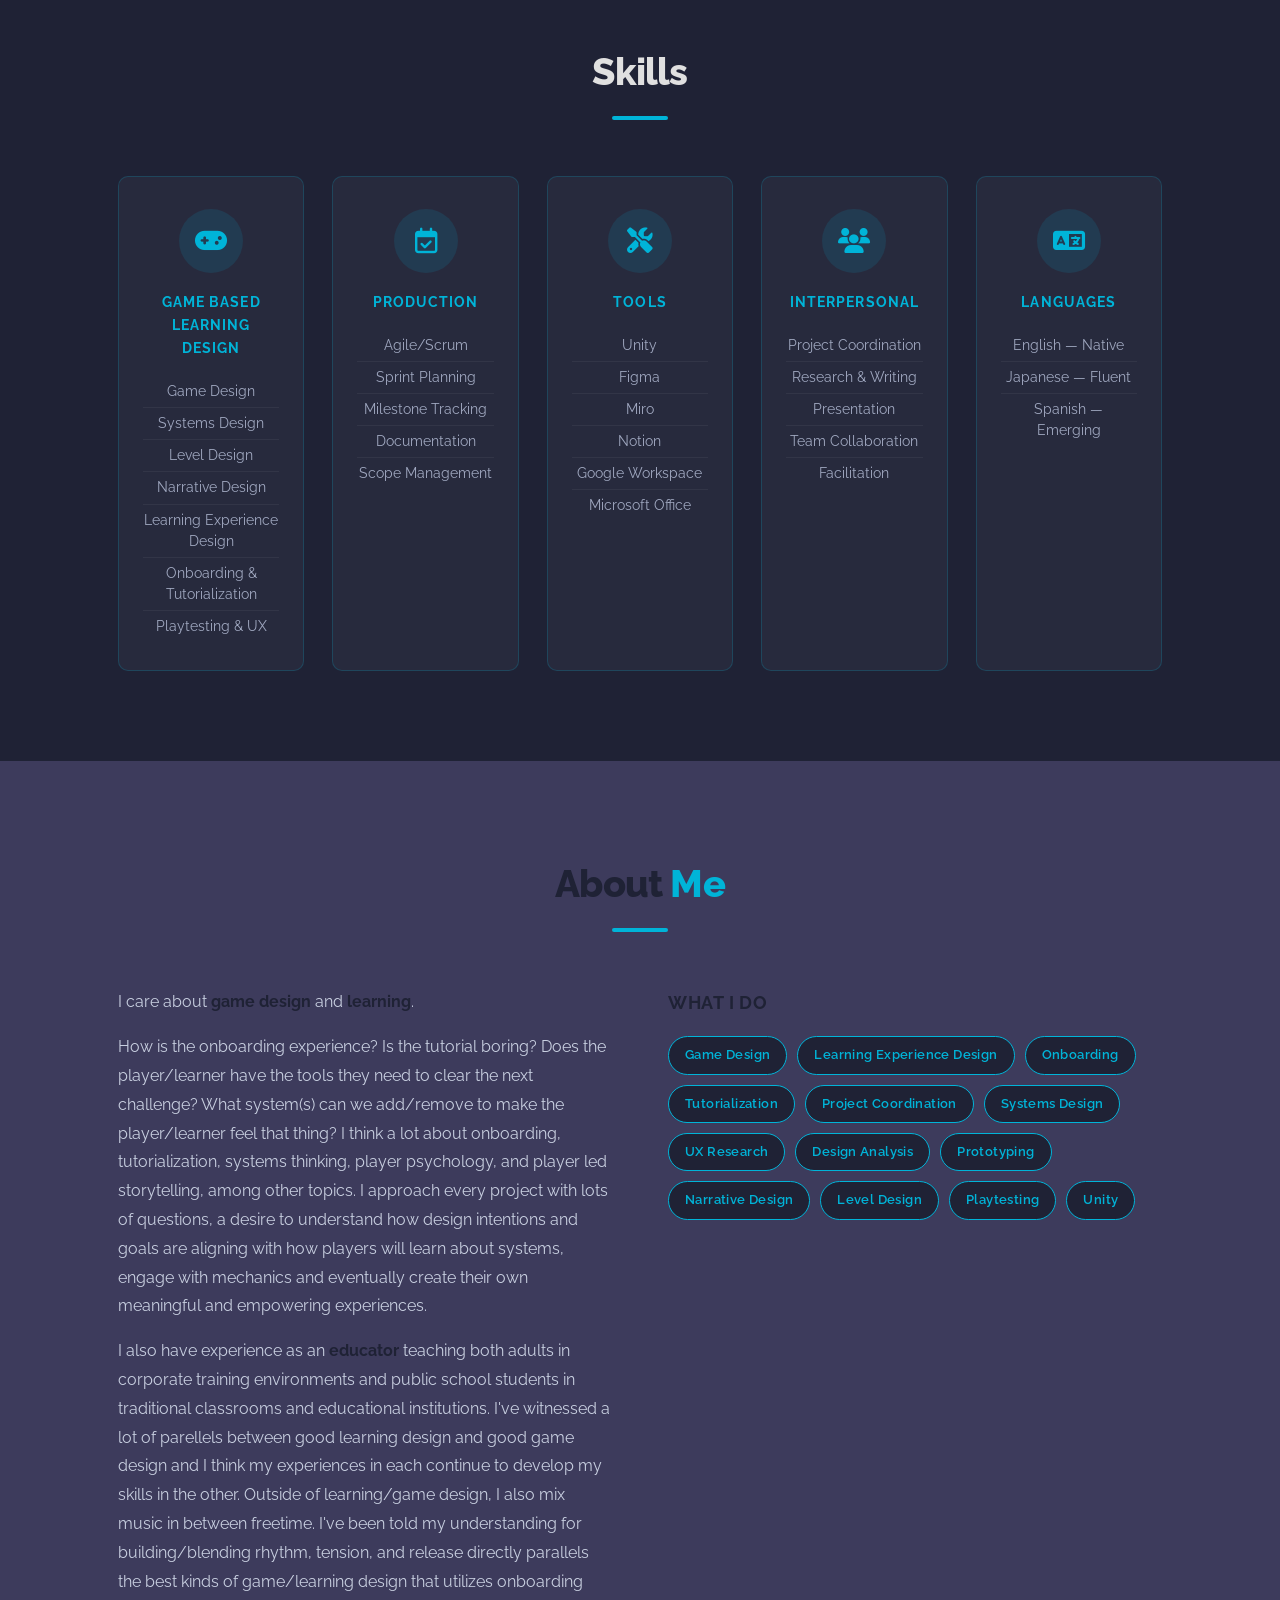
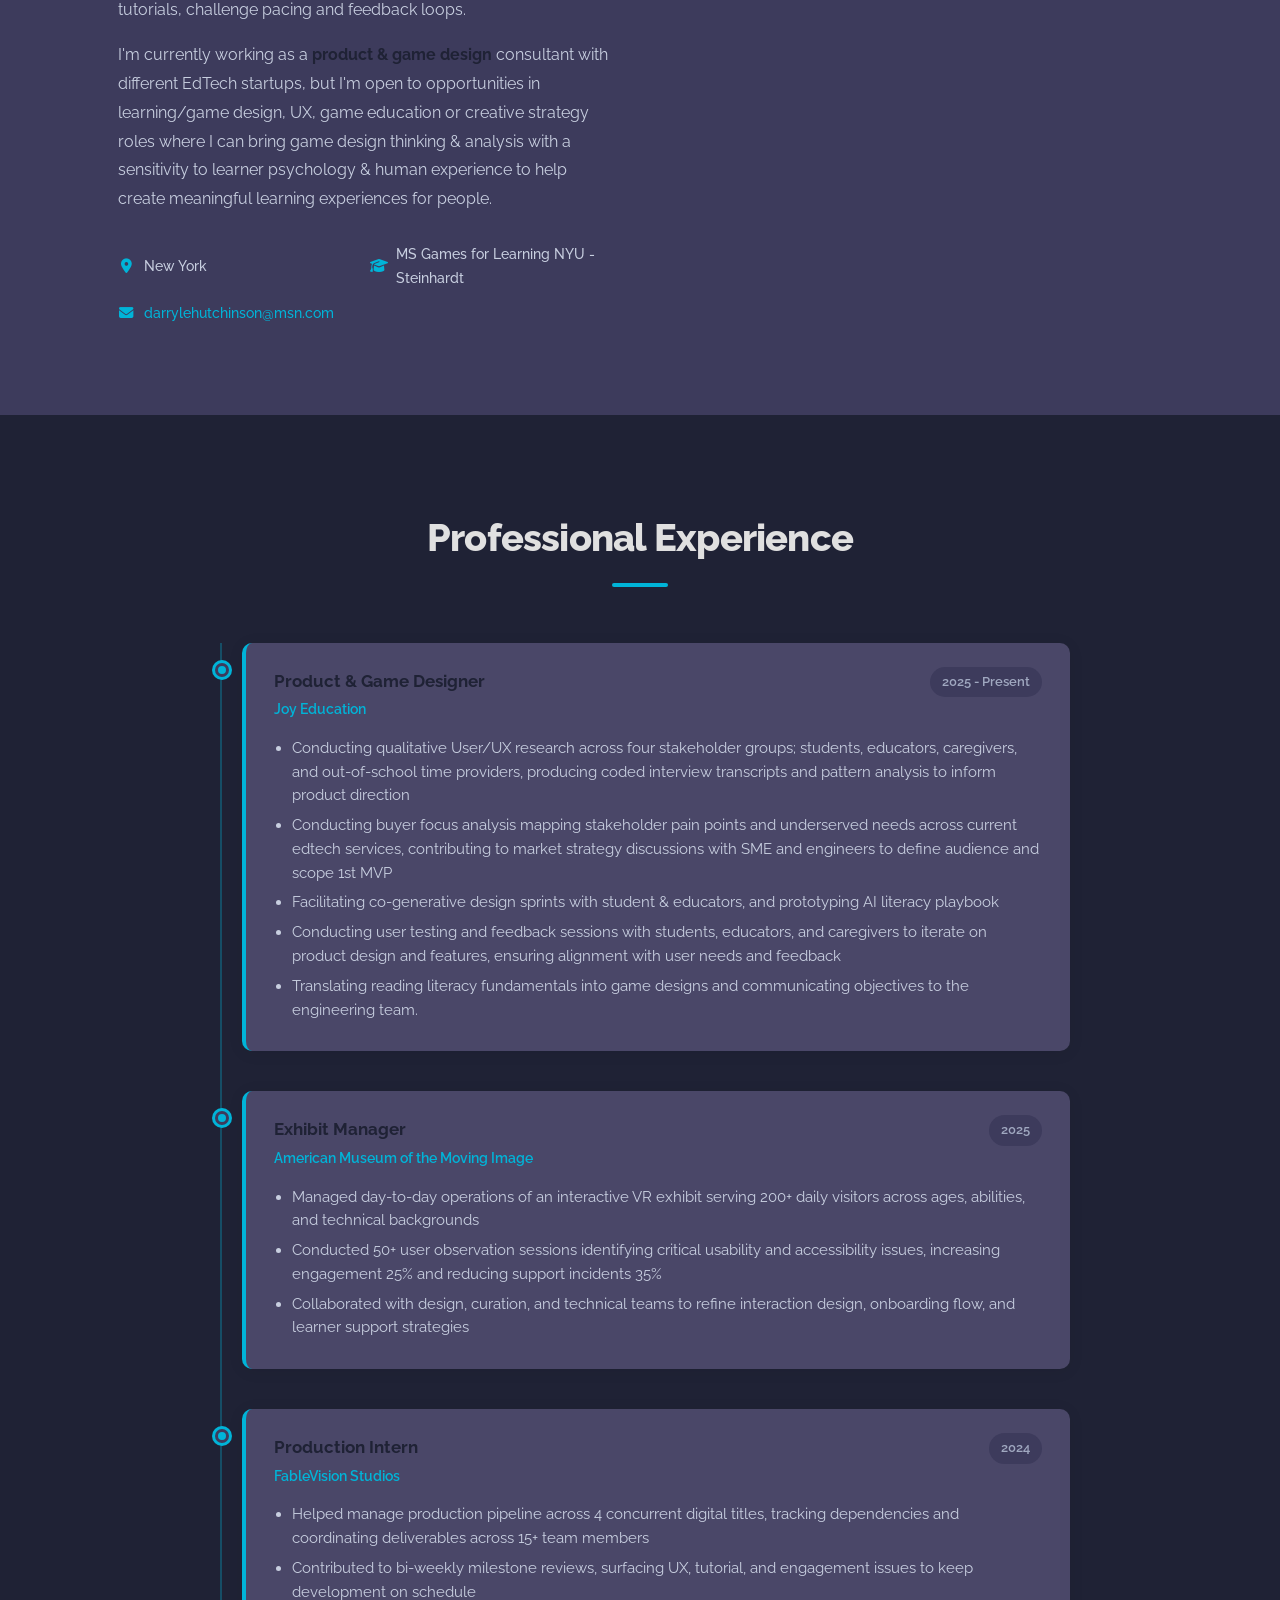
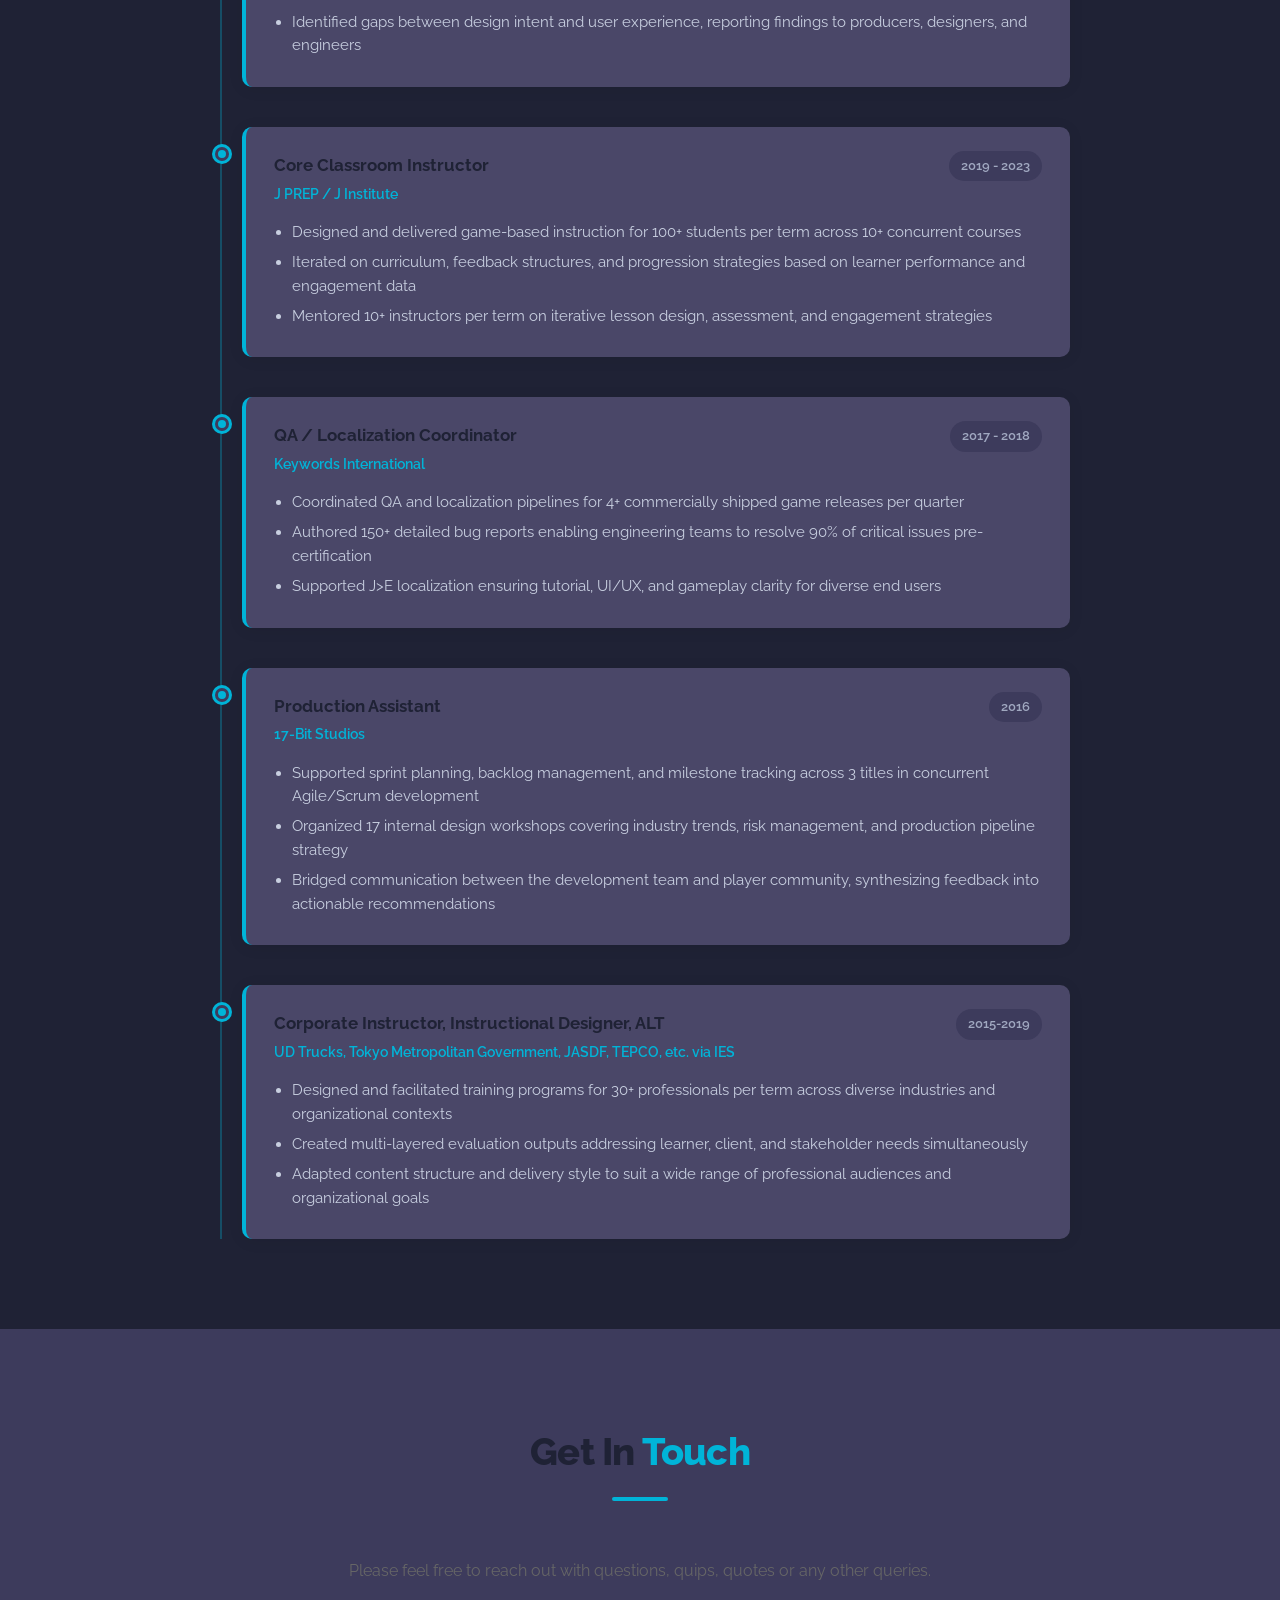
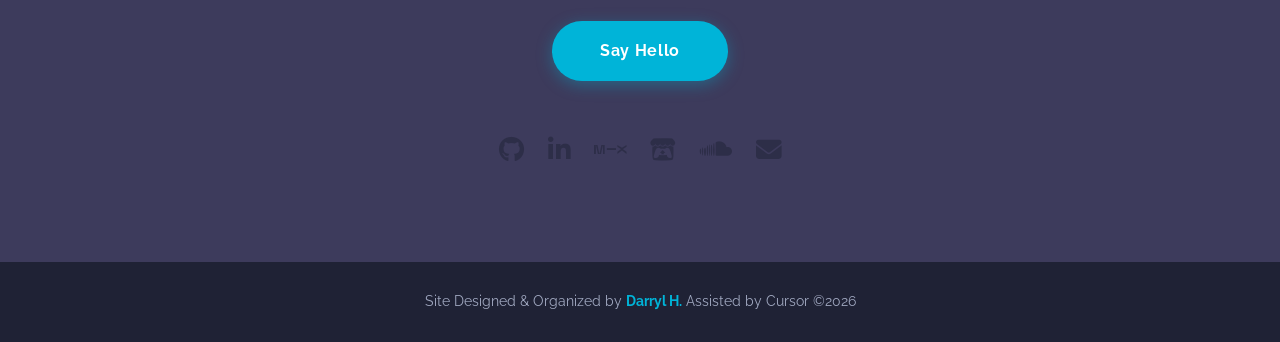
==== commit dd5b6623: "[updated] updated control case study placeholder, updated site citation to acknowledge use/assistanc" ====
--- a/index.html
+++ b/index.html
@@ -380,7 +380,7 @@
 
     <!-- ── FOOTER ── -->
     <footer id="footer">
-        <p>Designed &amp; Organized by <strong>Darryl H.</strong> &mdash; ©️<span id="footer-year"></span></p>
+        <p>Site Designed &amp; Organized by <strong>Darryl H.</strong> Assisted by Cursor ©️<span id="footer-year"></span></p>
     </footer>
 
     <!-- ── PROJECT DETAIL MODAL ── -->
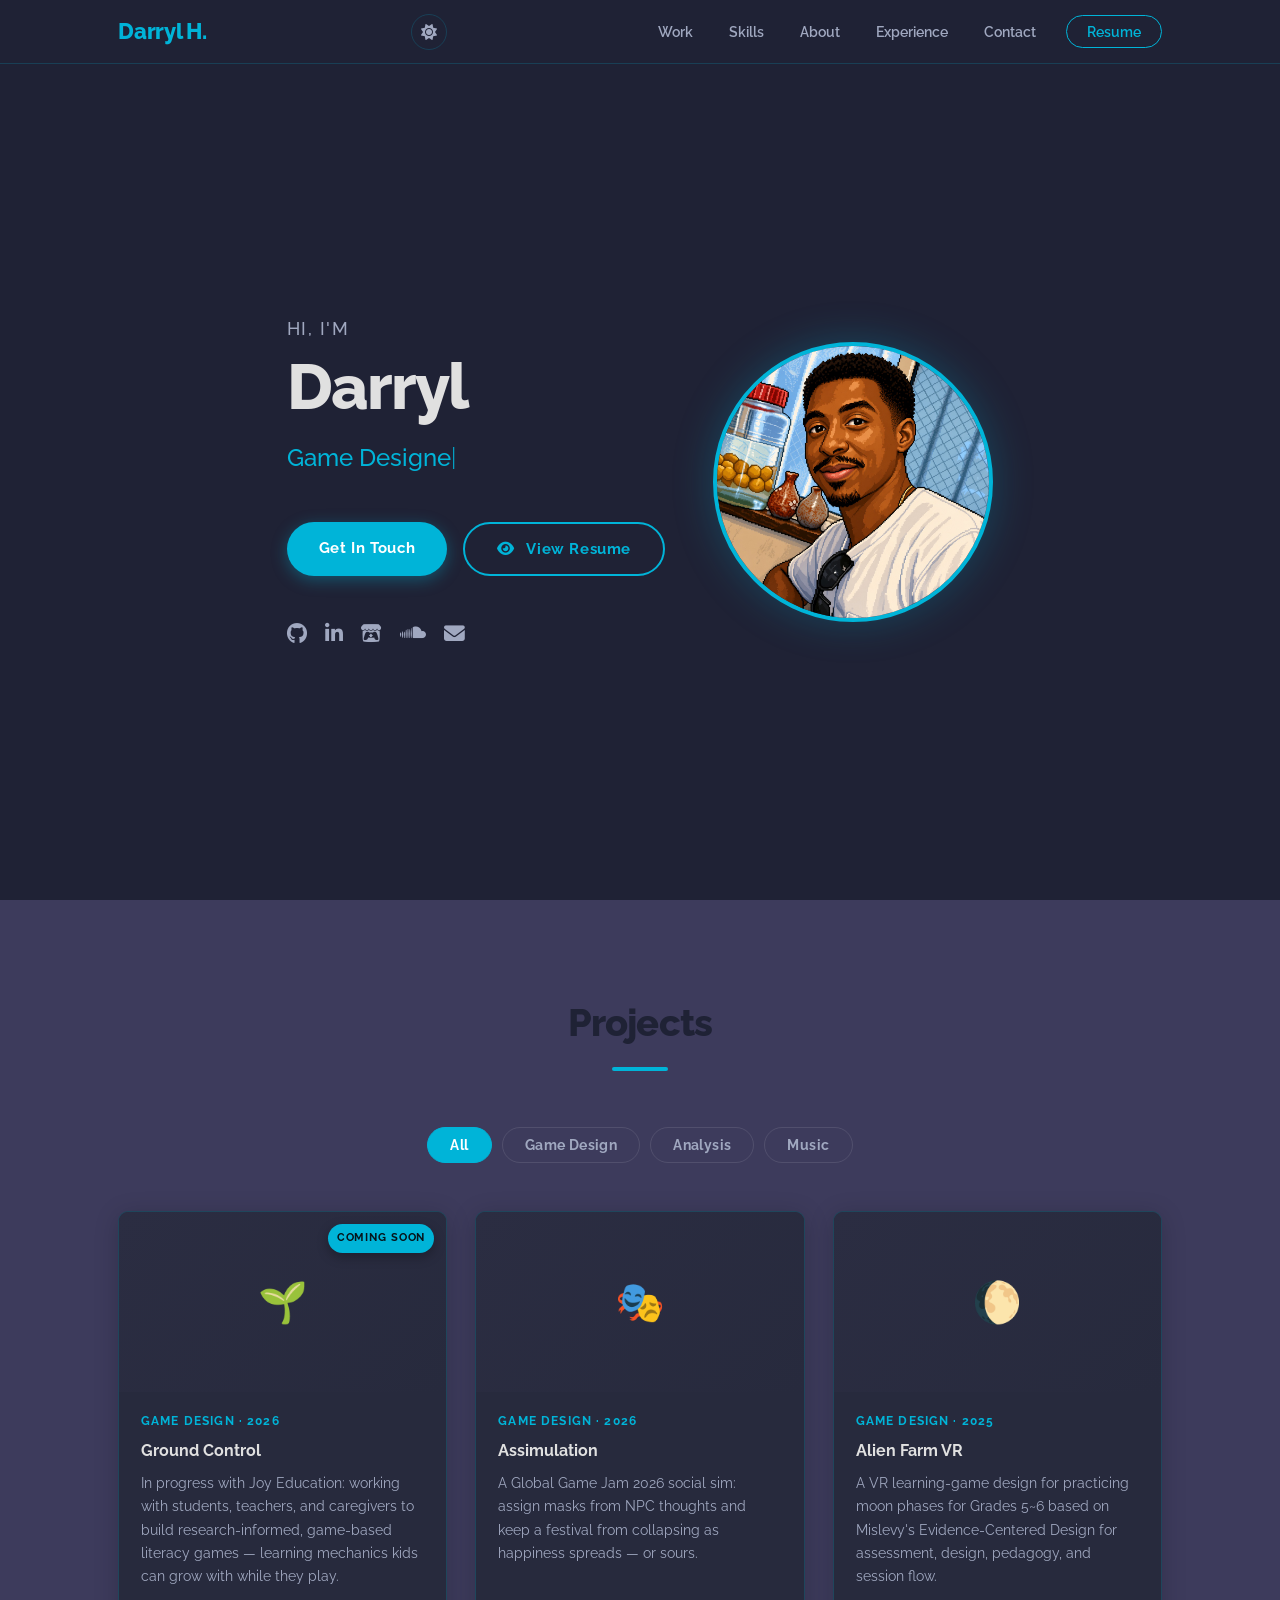
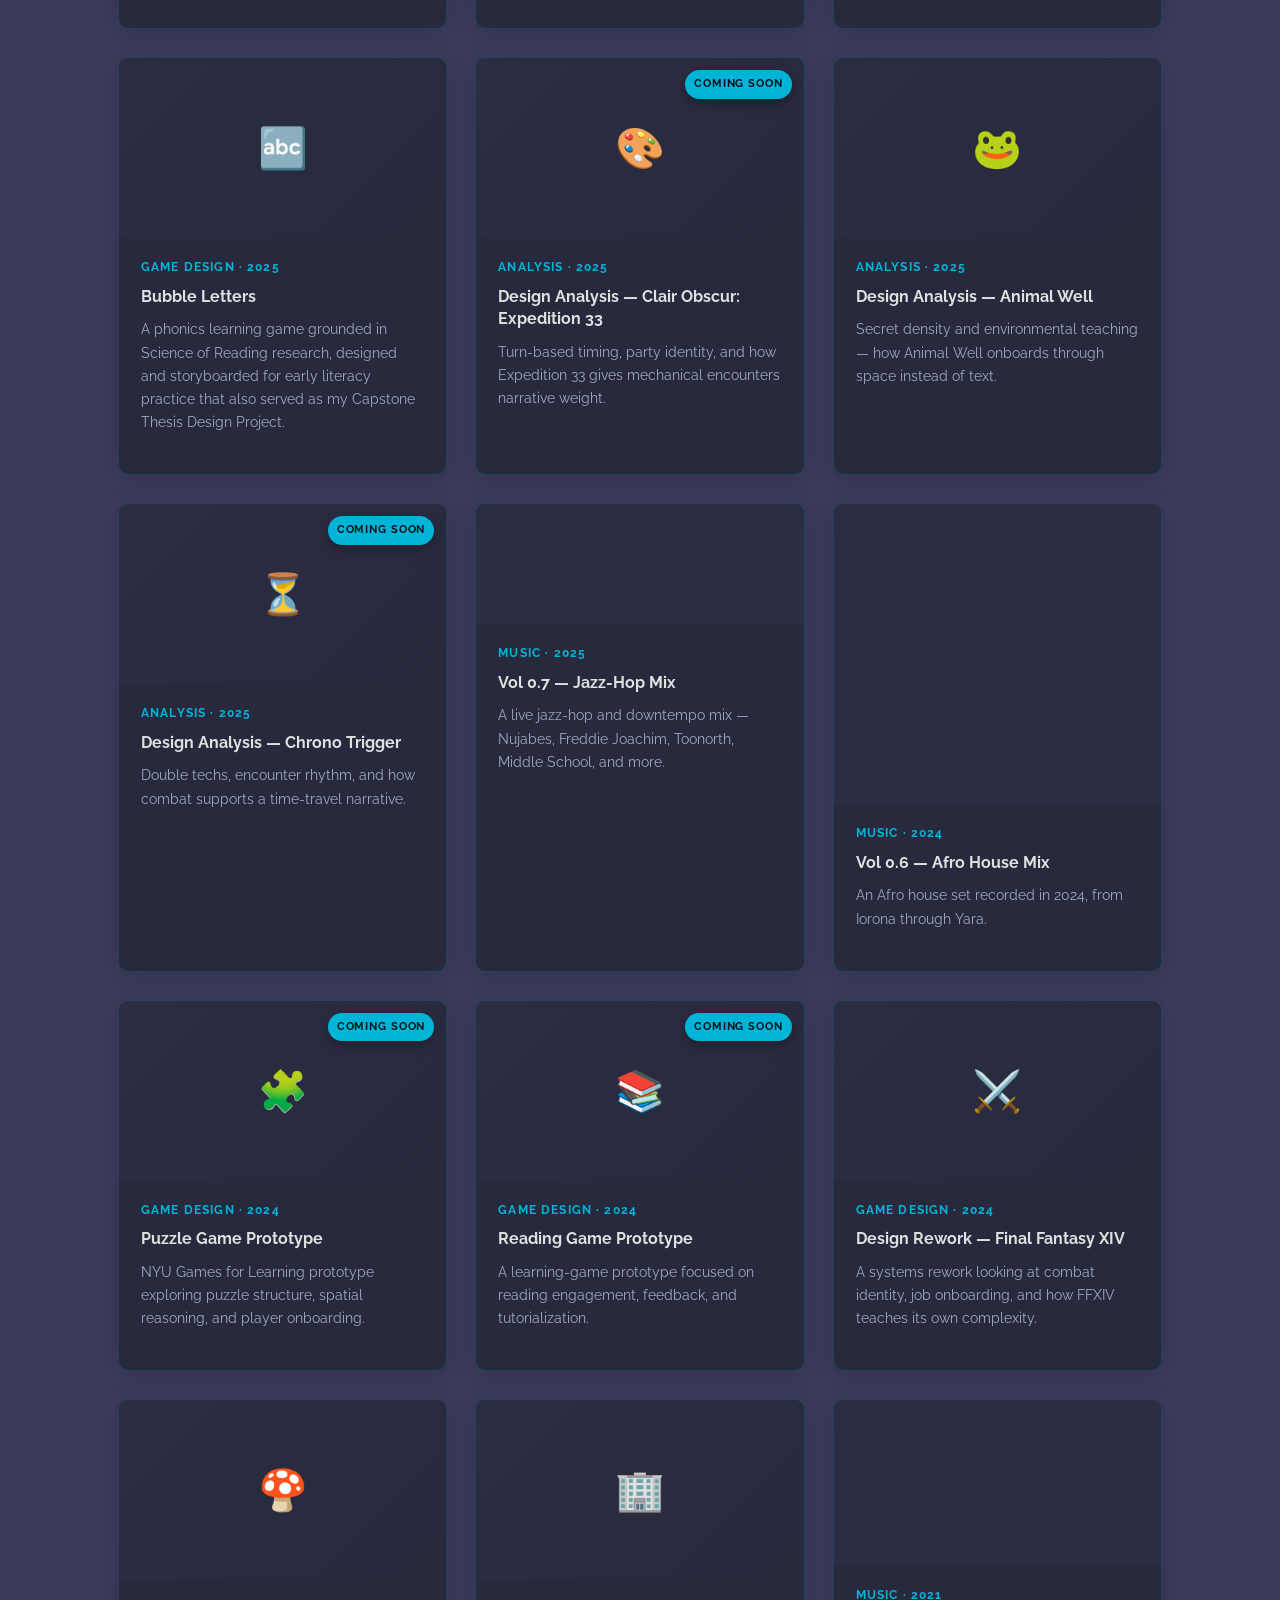
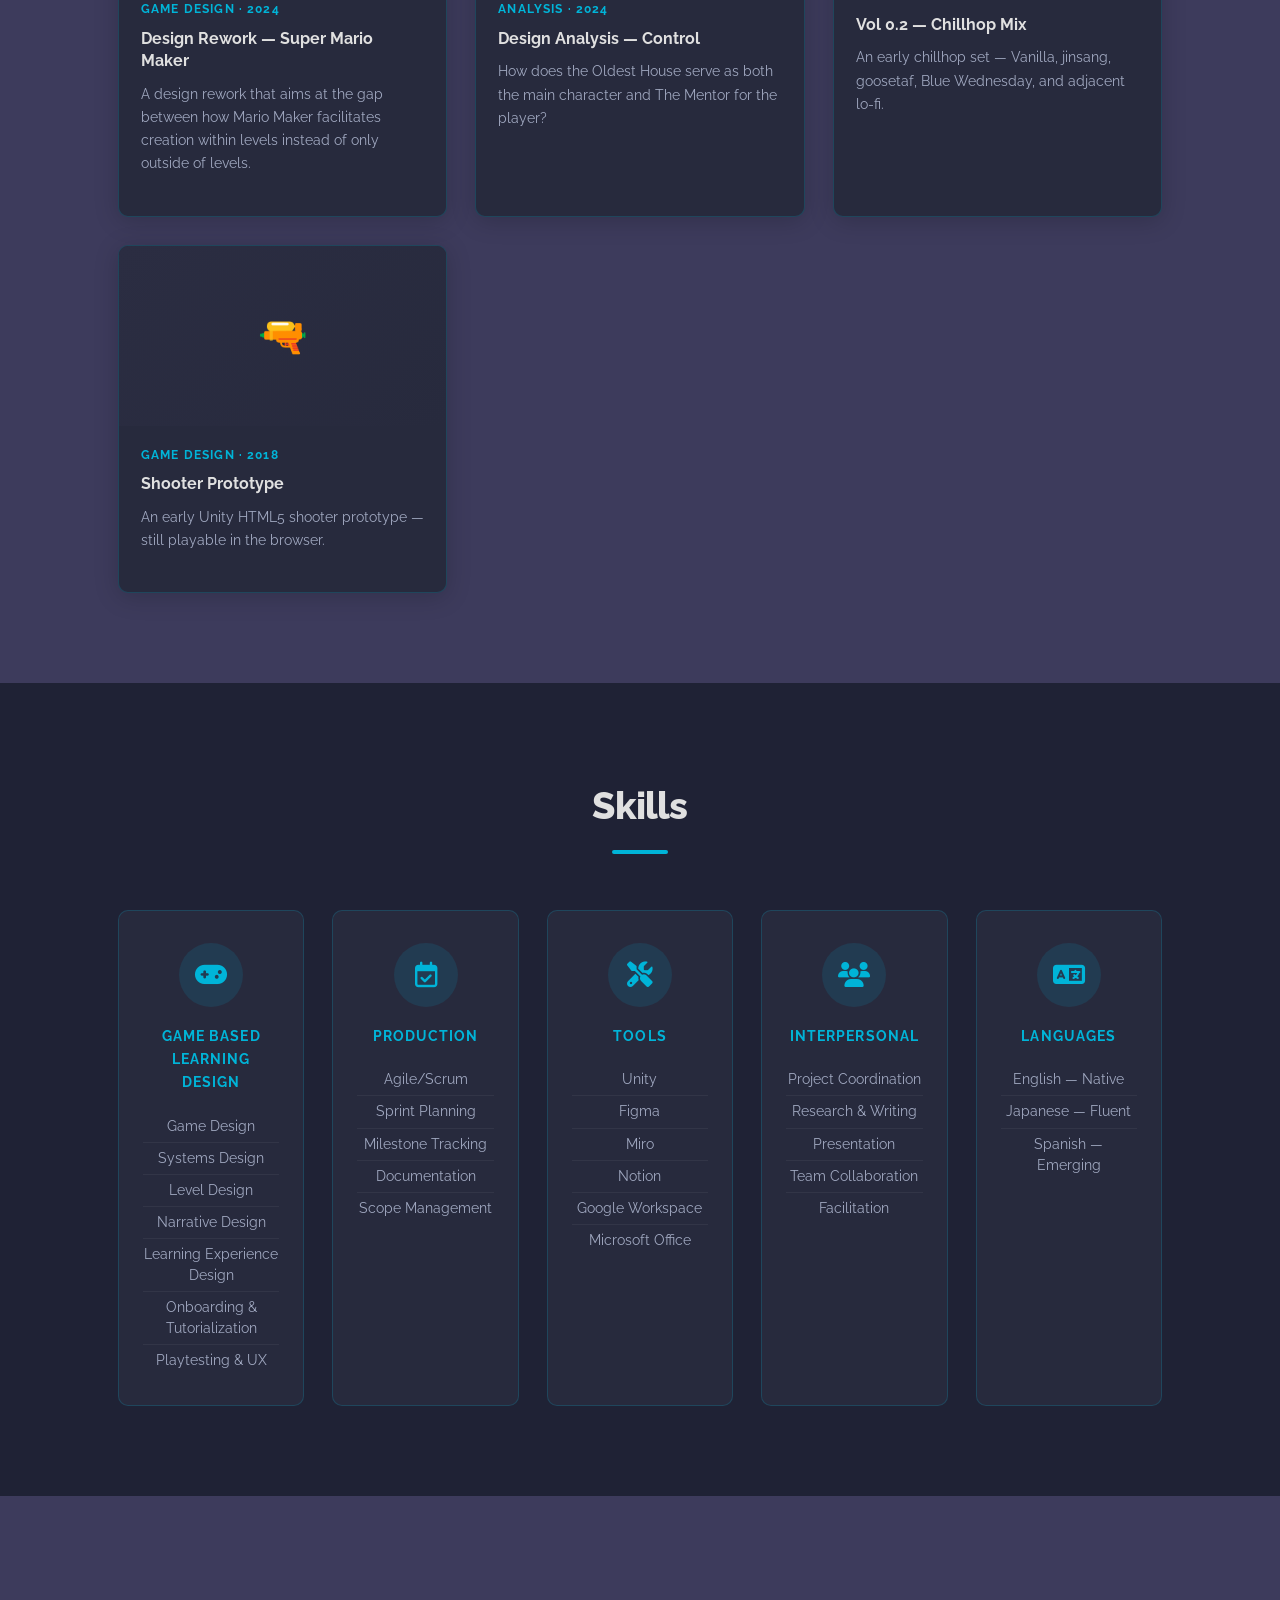
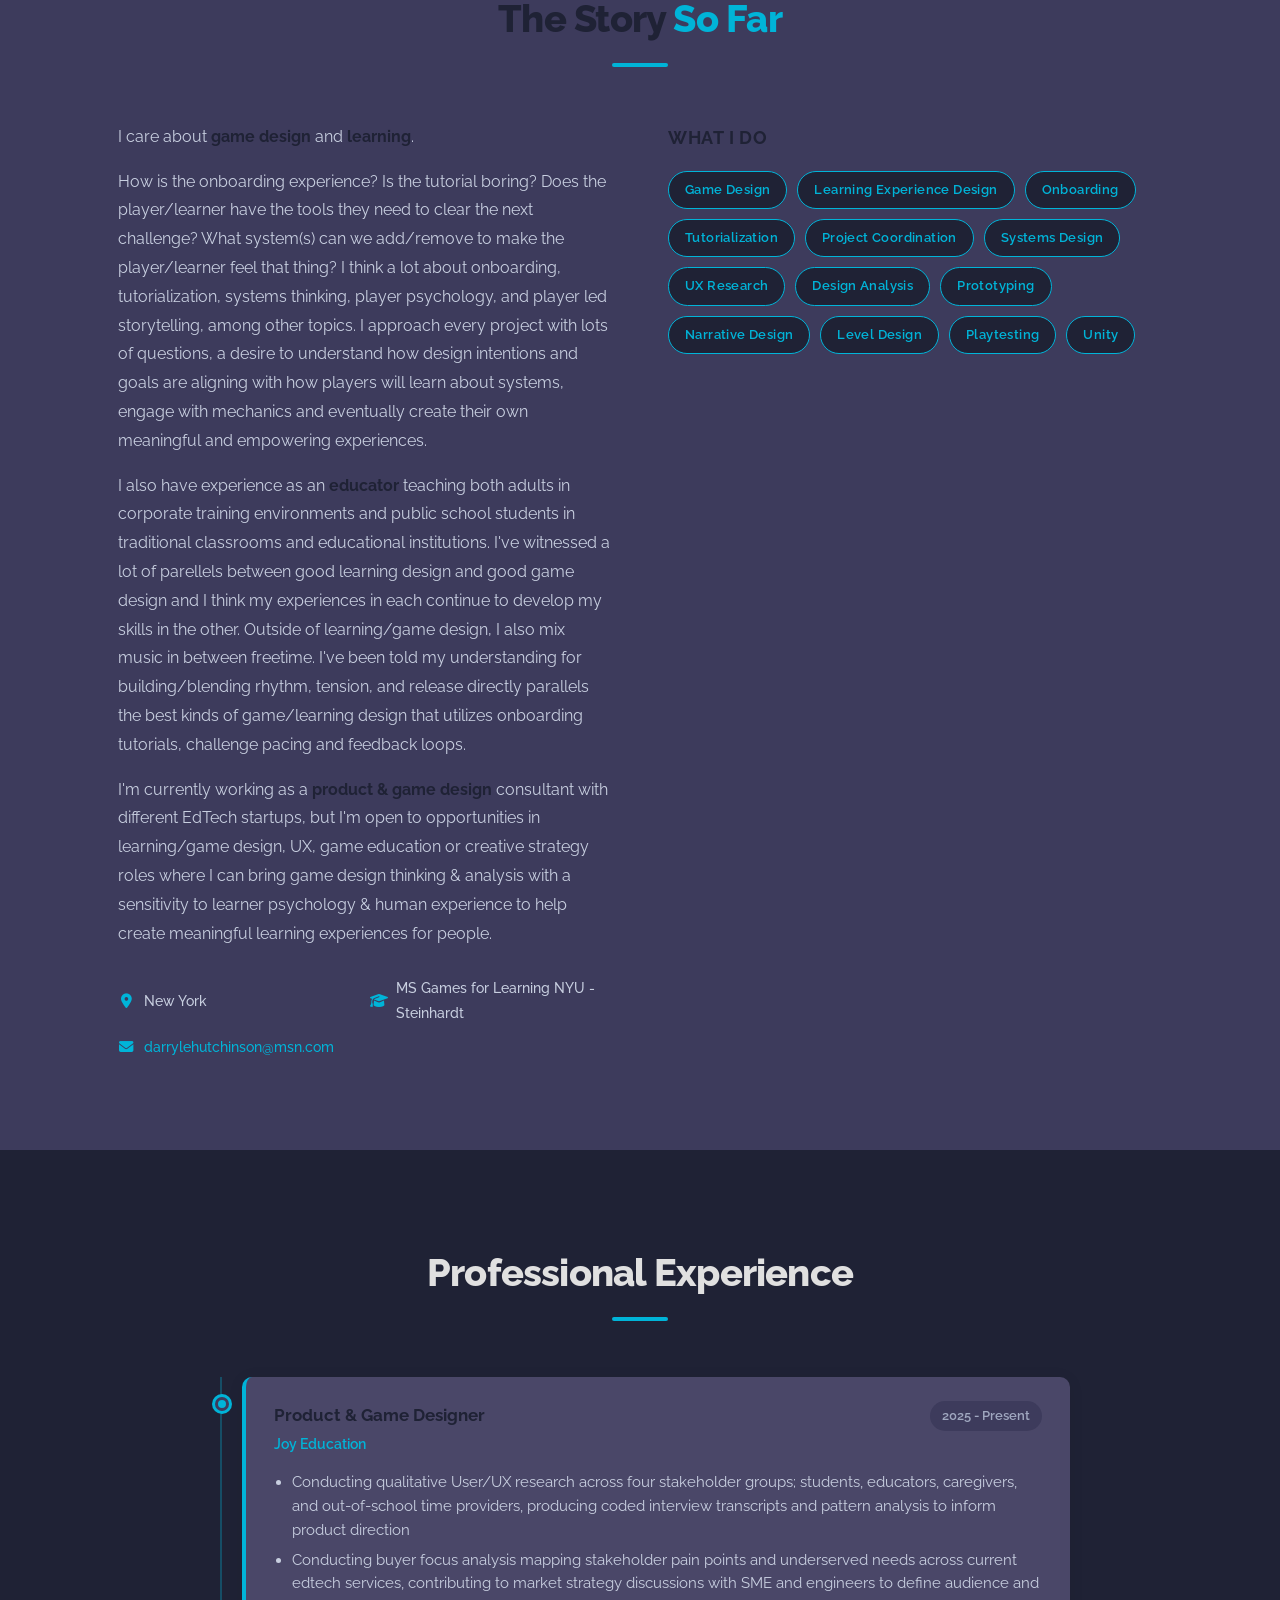
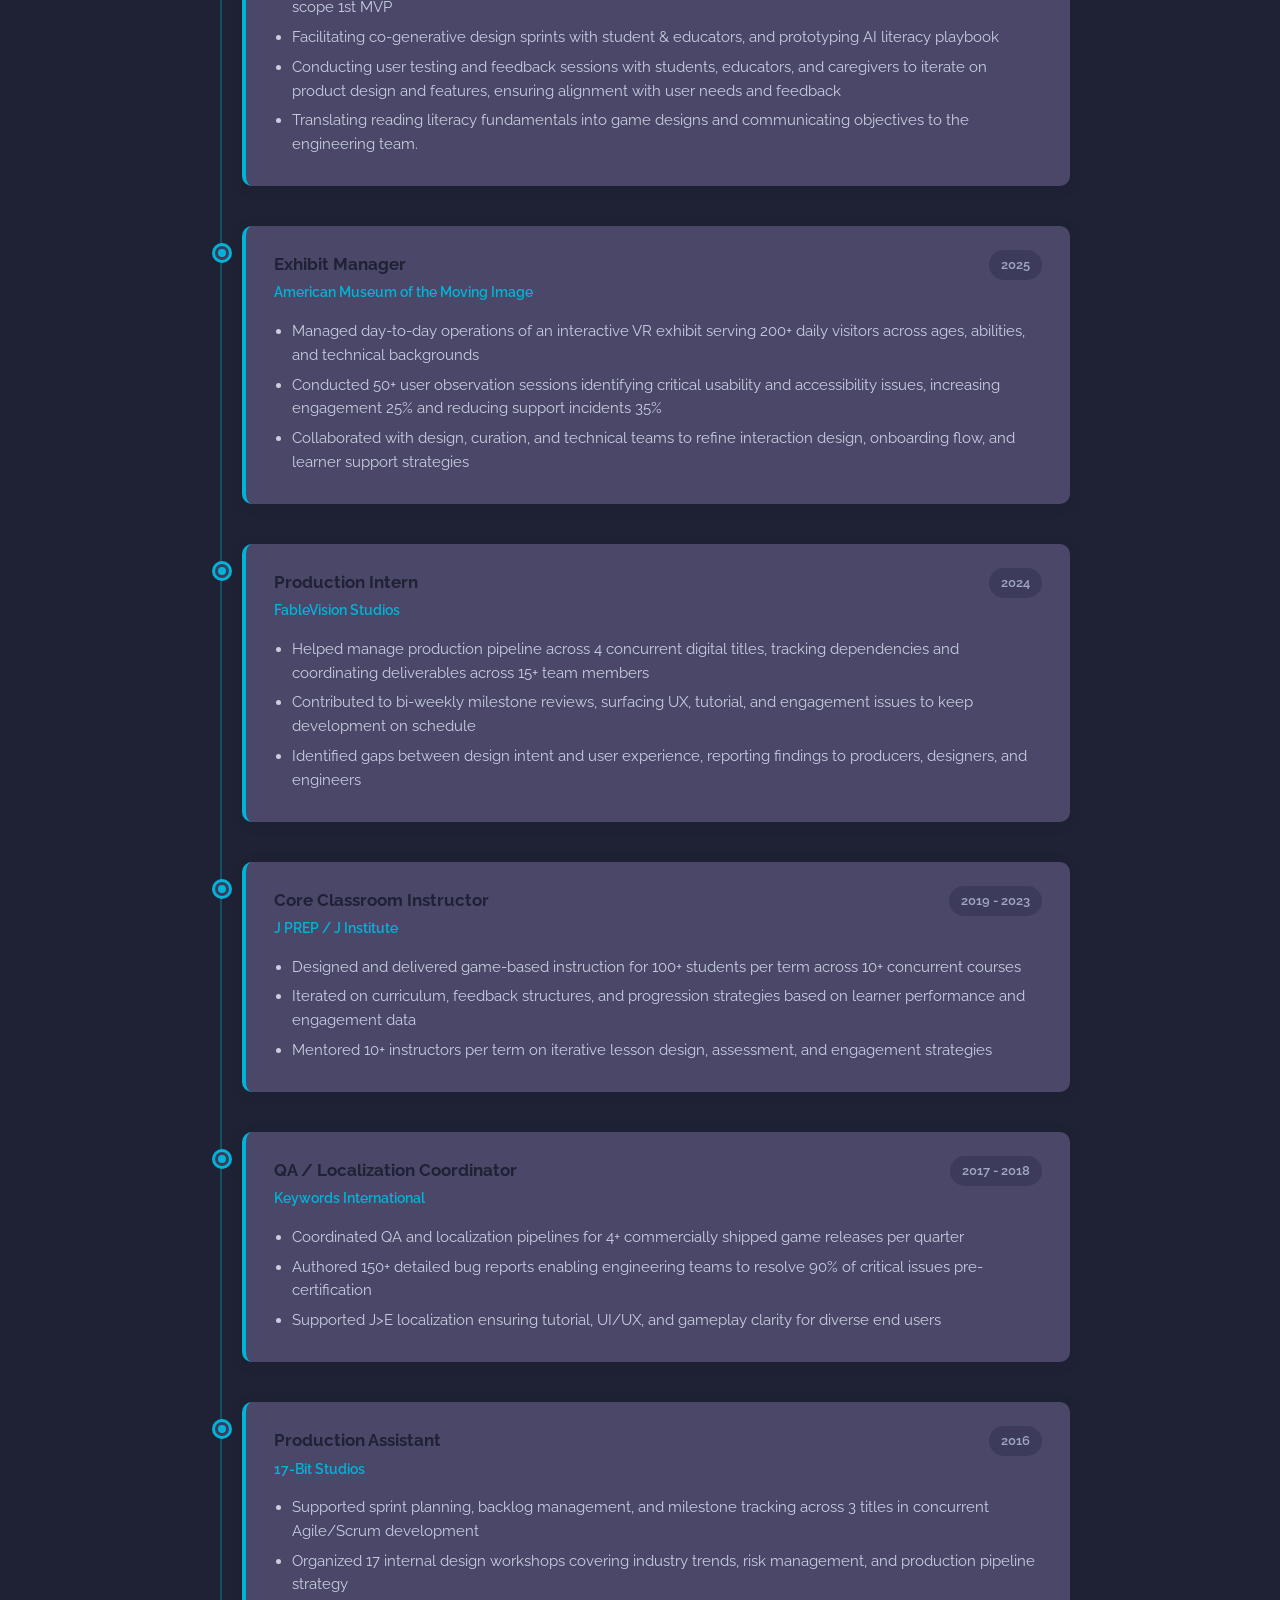
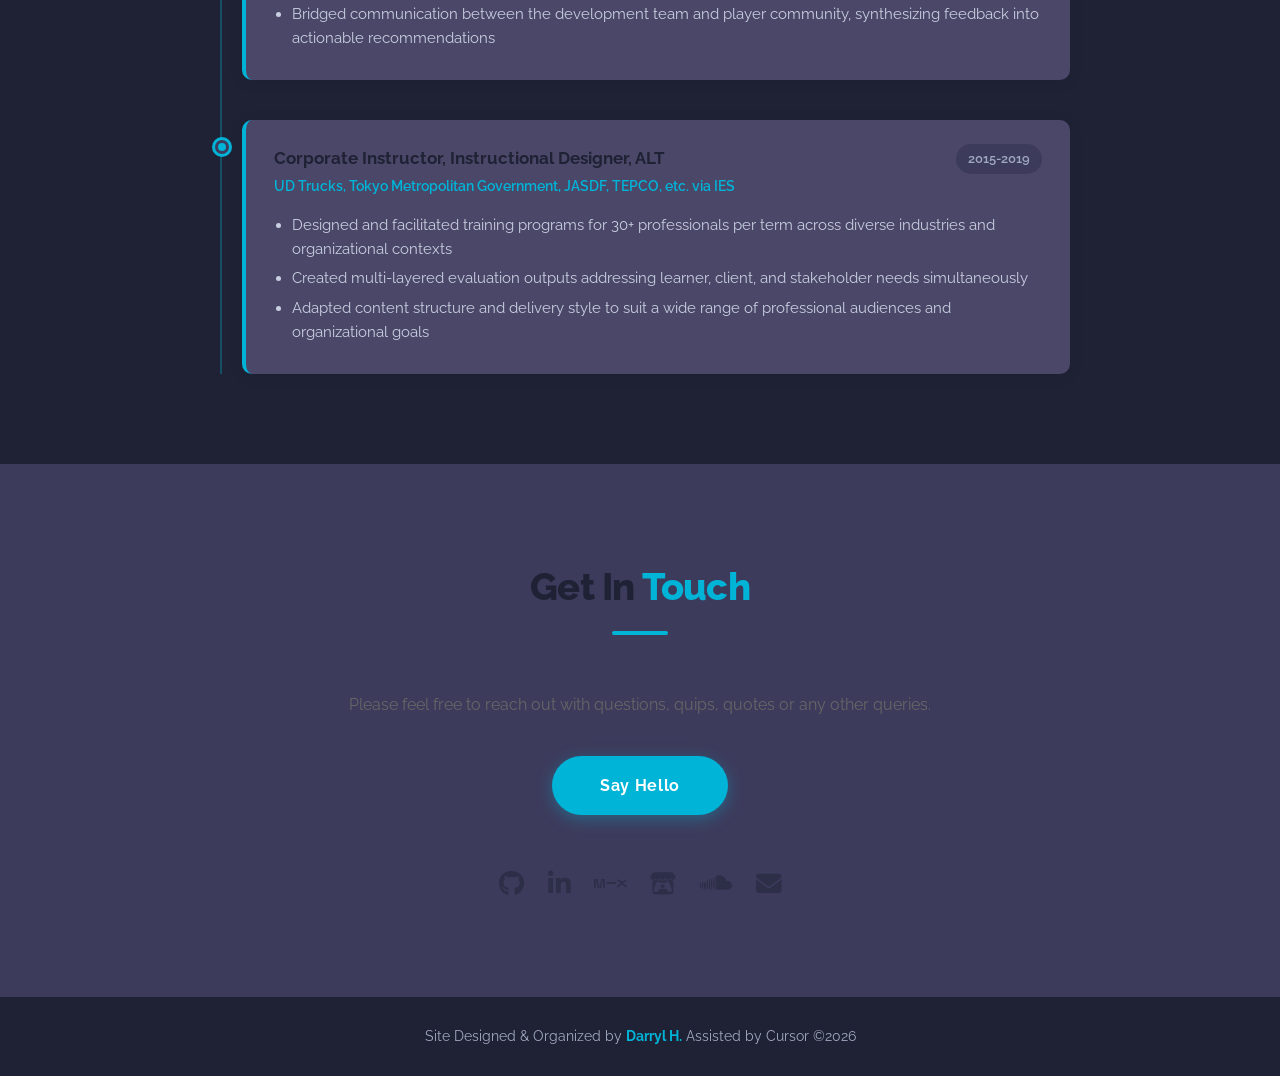
==== commit 23976573: "[update] restored cards for chrono trigger and expedition33, and change about me text to The story s" ====
--- a/index.html
+++ b/index.html
@@ -165,7 +165,7 @@
     <!-- ── ABOUT ── -->
     <section id="about" class="section section-light">
         <div class="section-inner">
-            <h2 class="section-title">About <span>Me</span></h2>
+            <h2 class="section-title">The Story<span> So Far</span></h2>
             <div class="about-grid">
                 <div class="about-text">
                     <p>
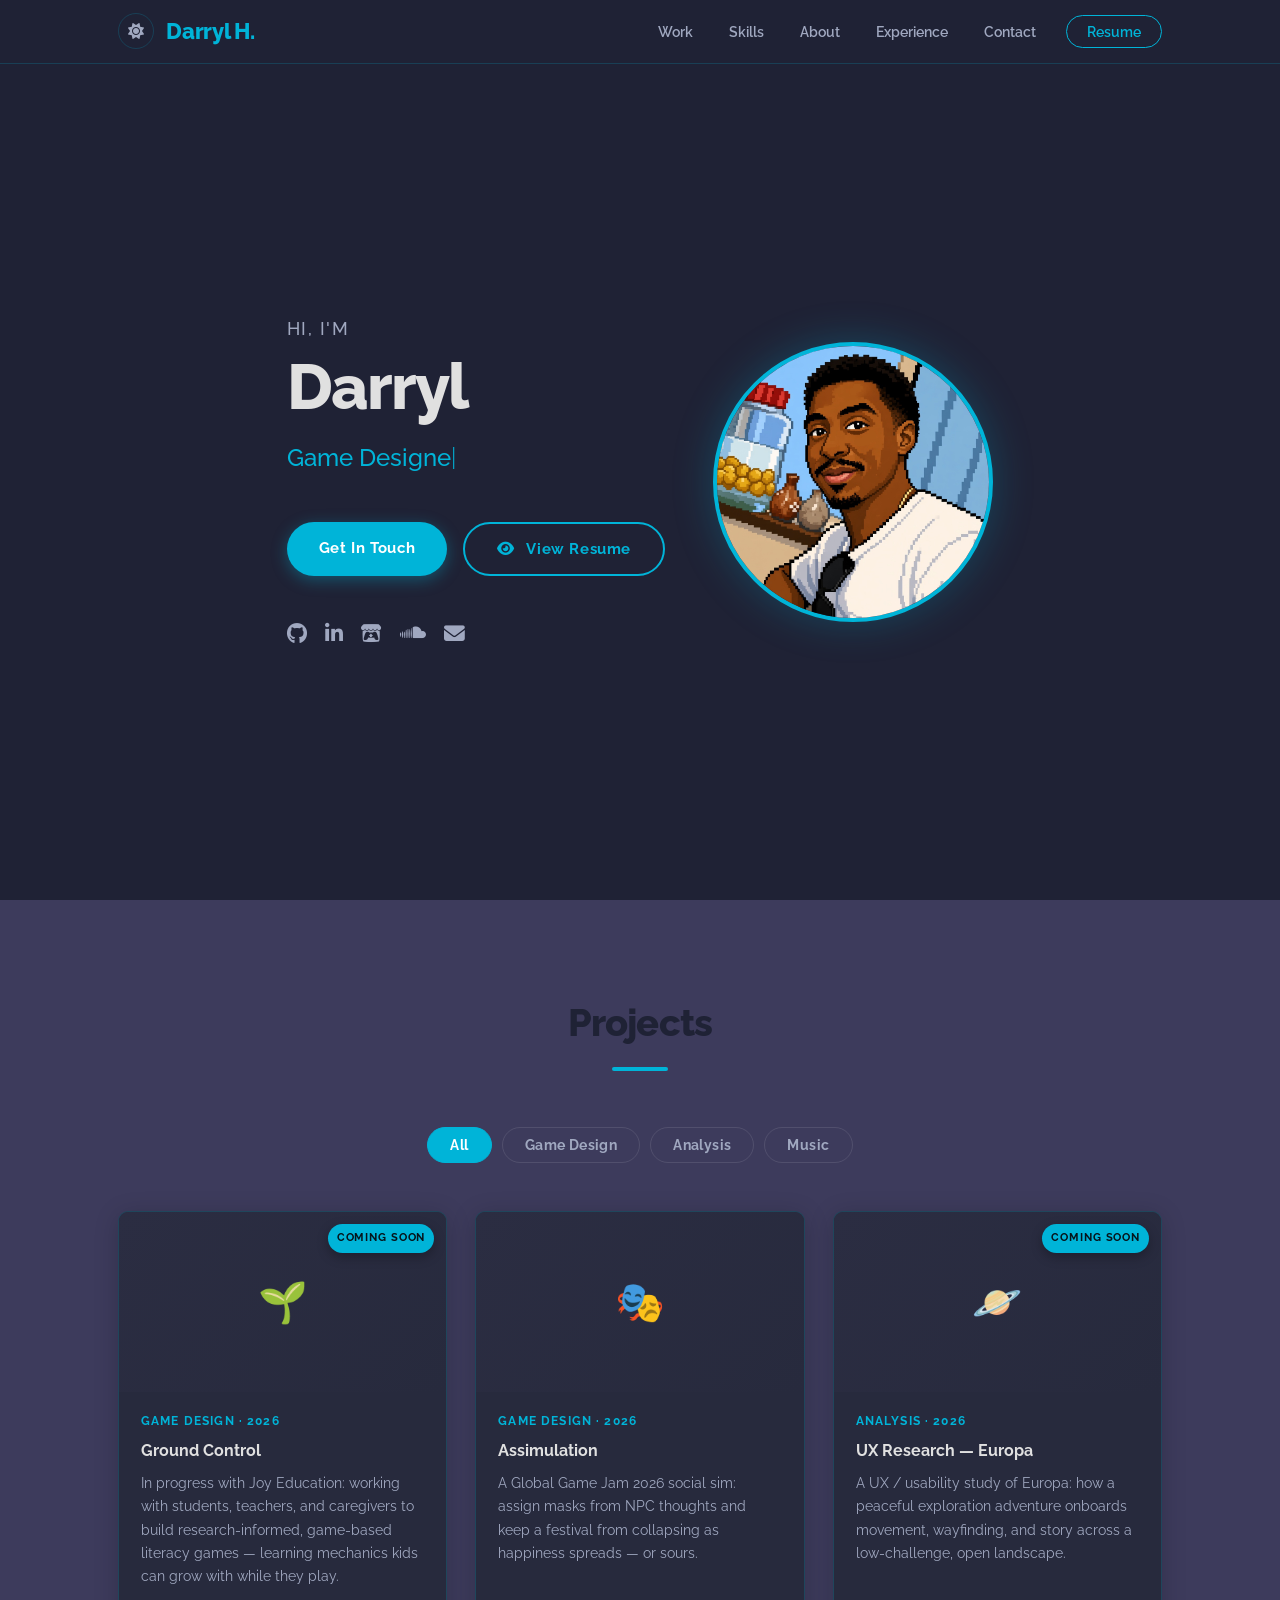
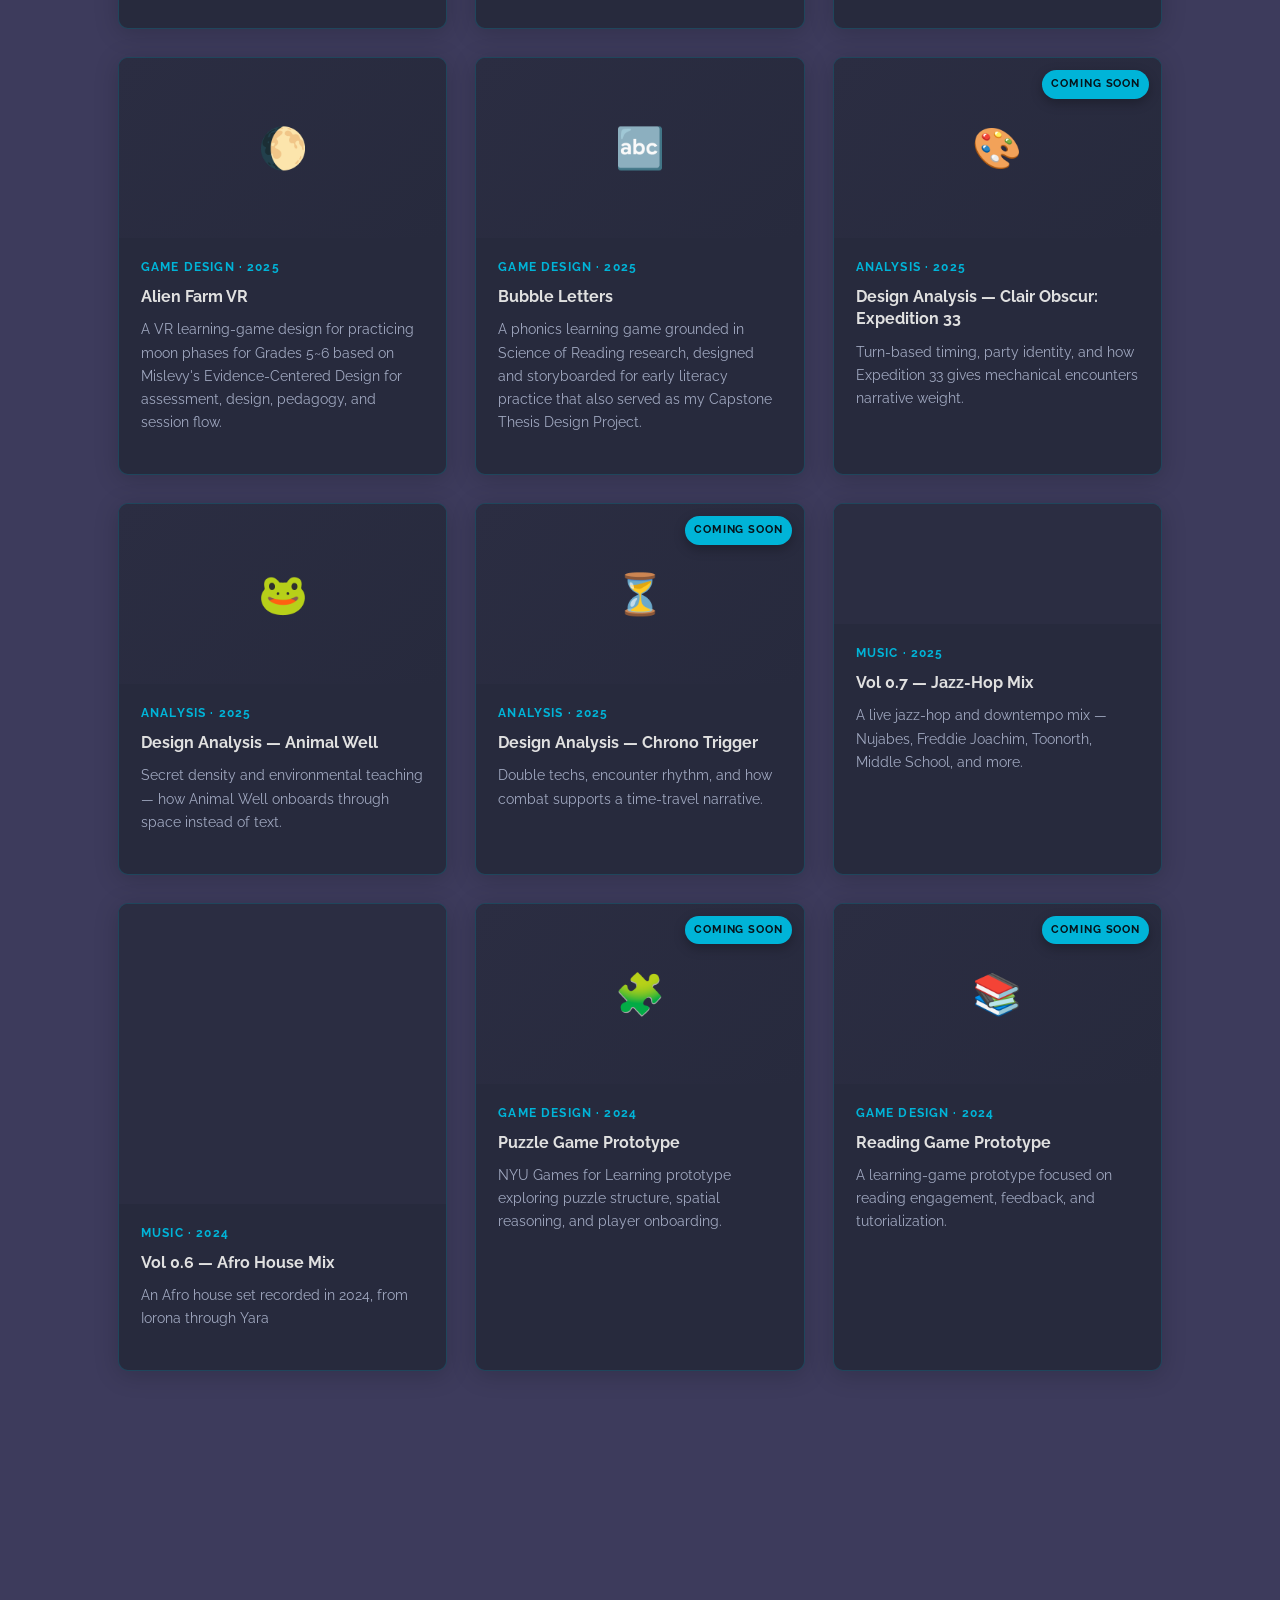
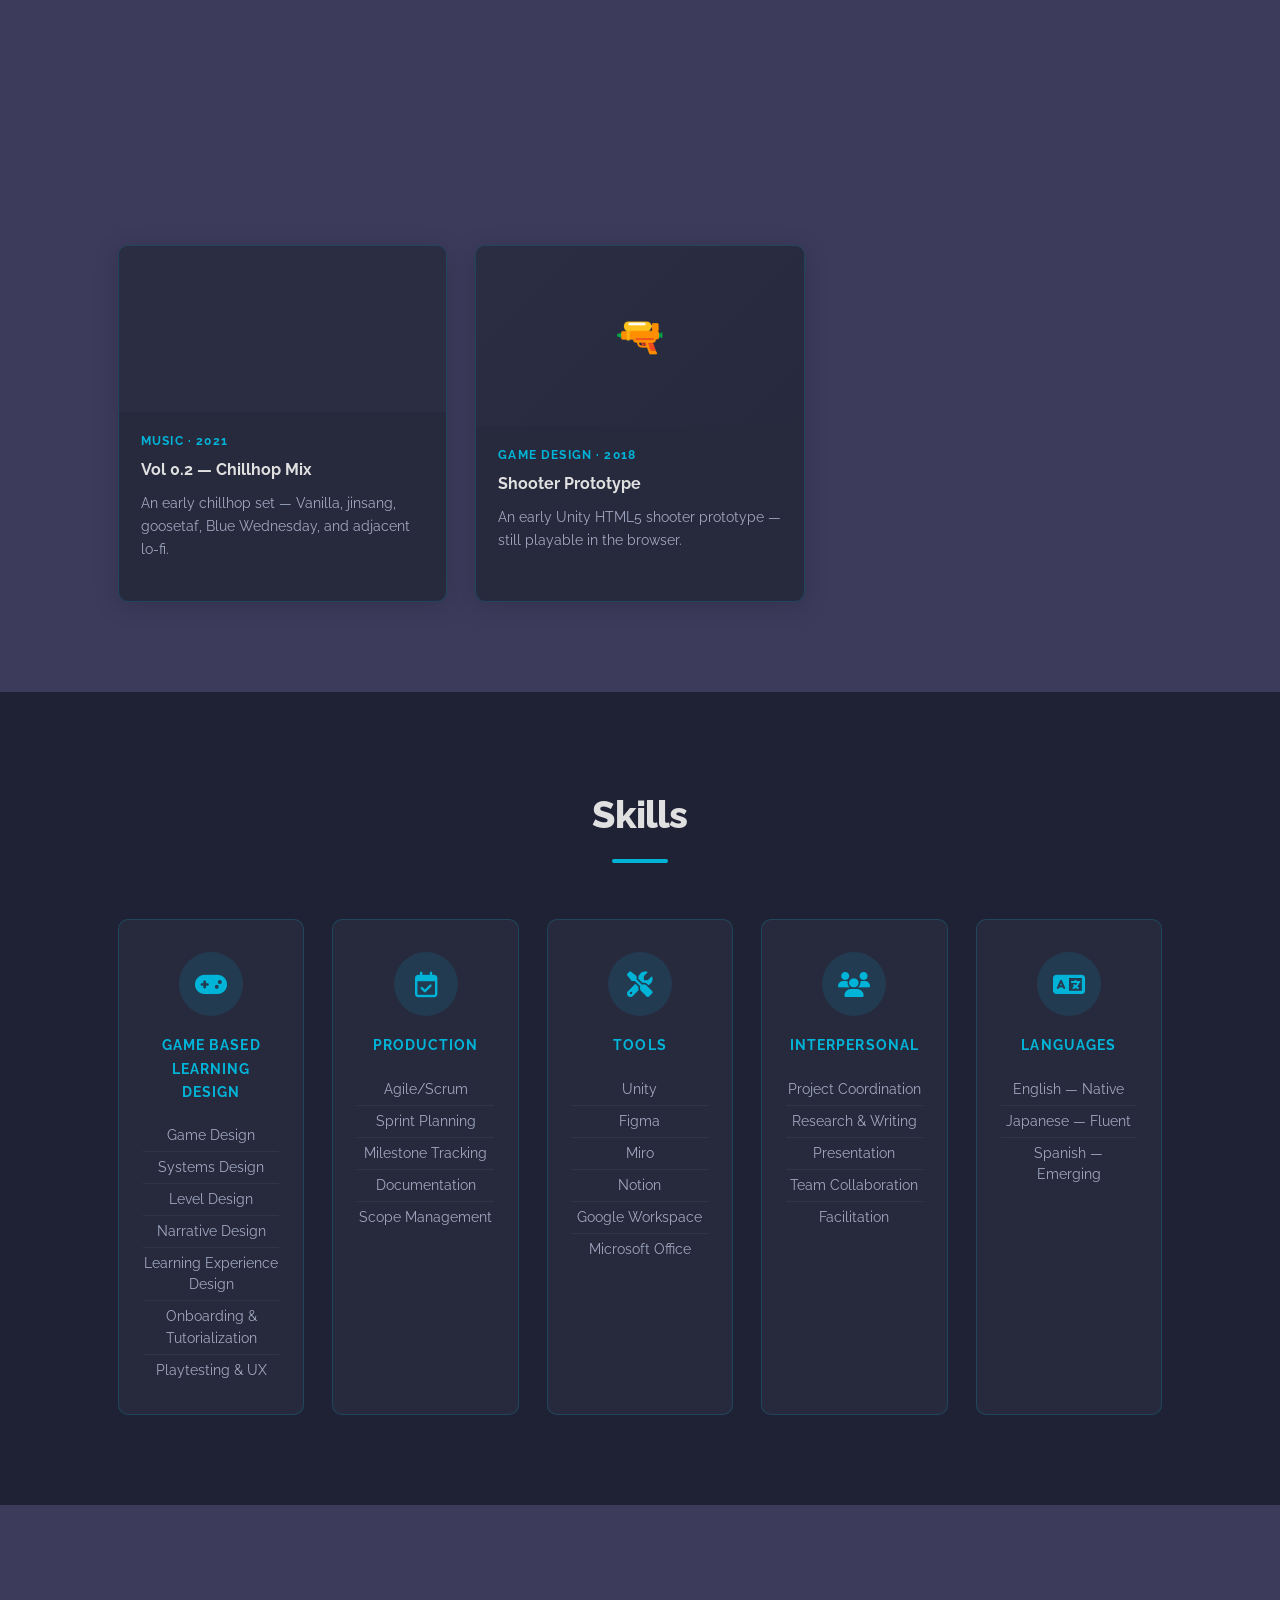
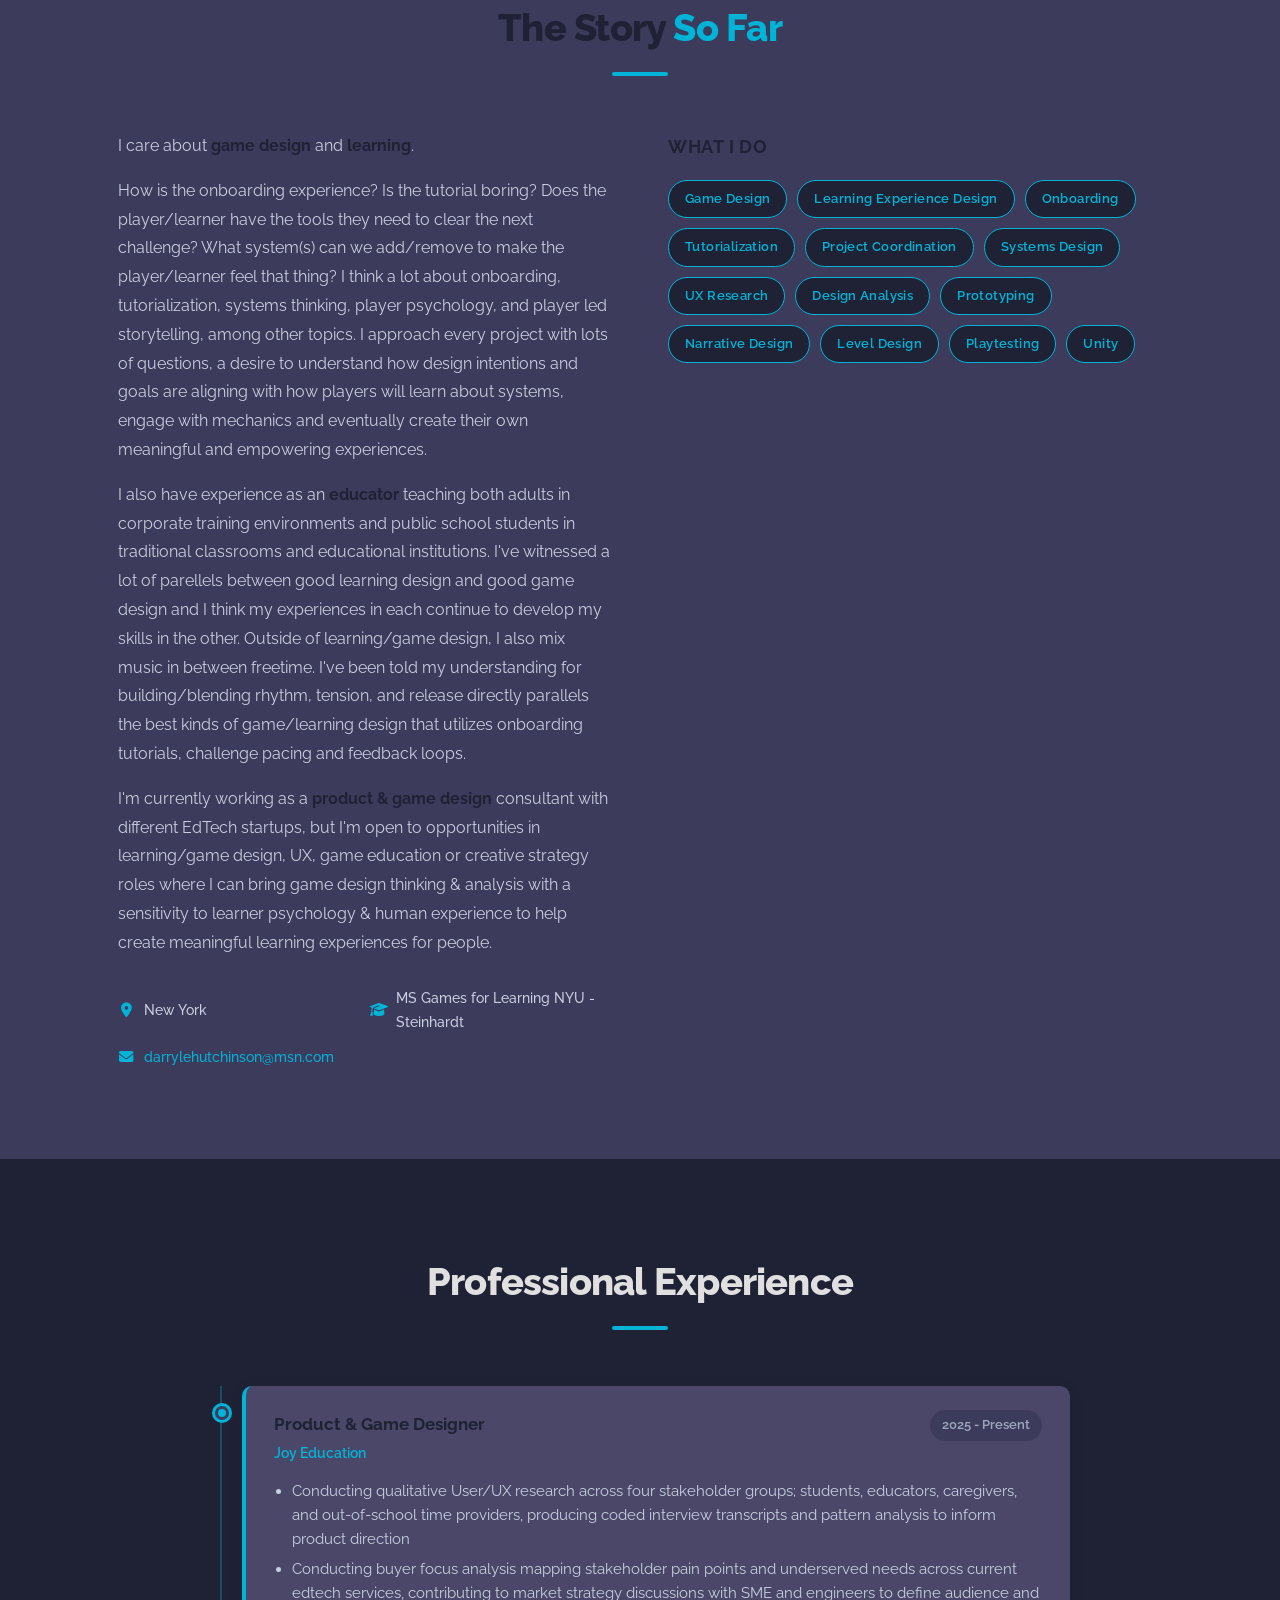
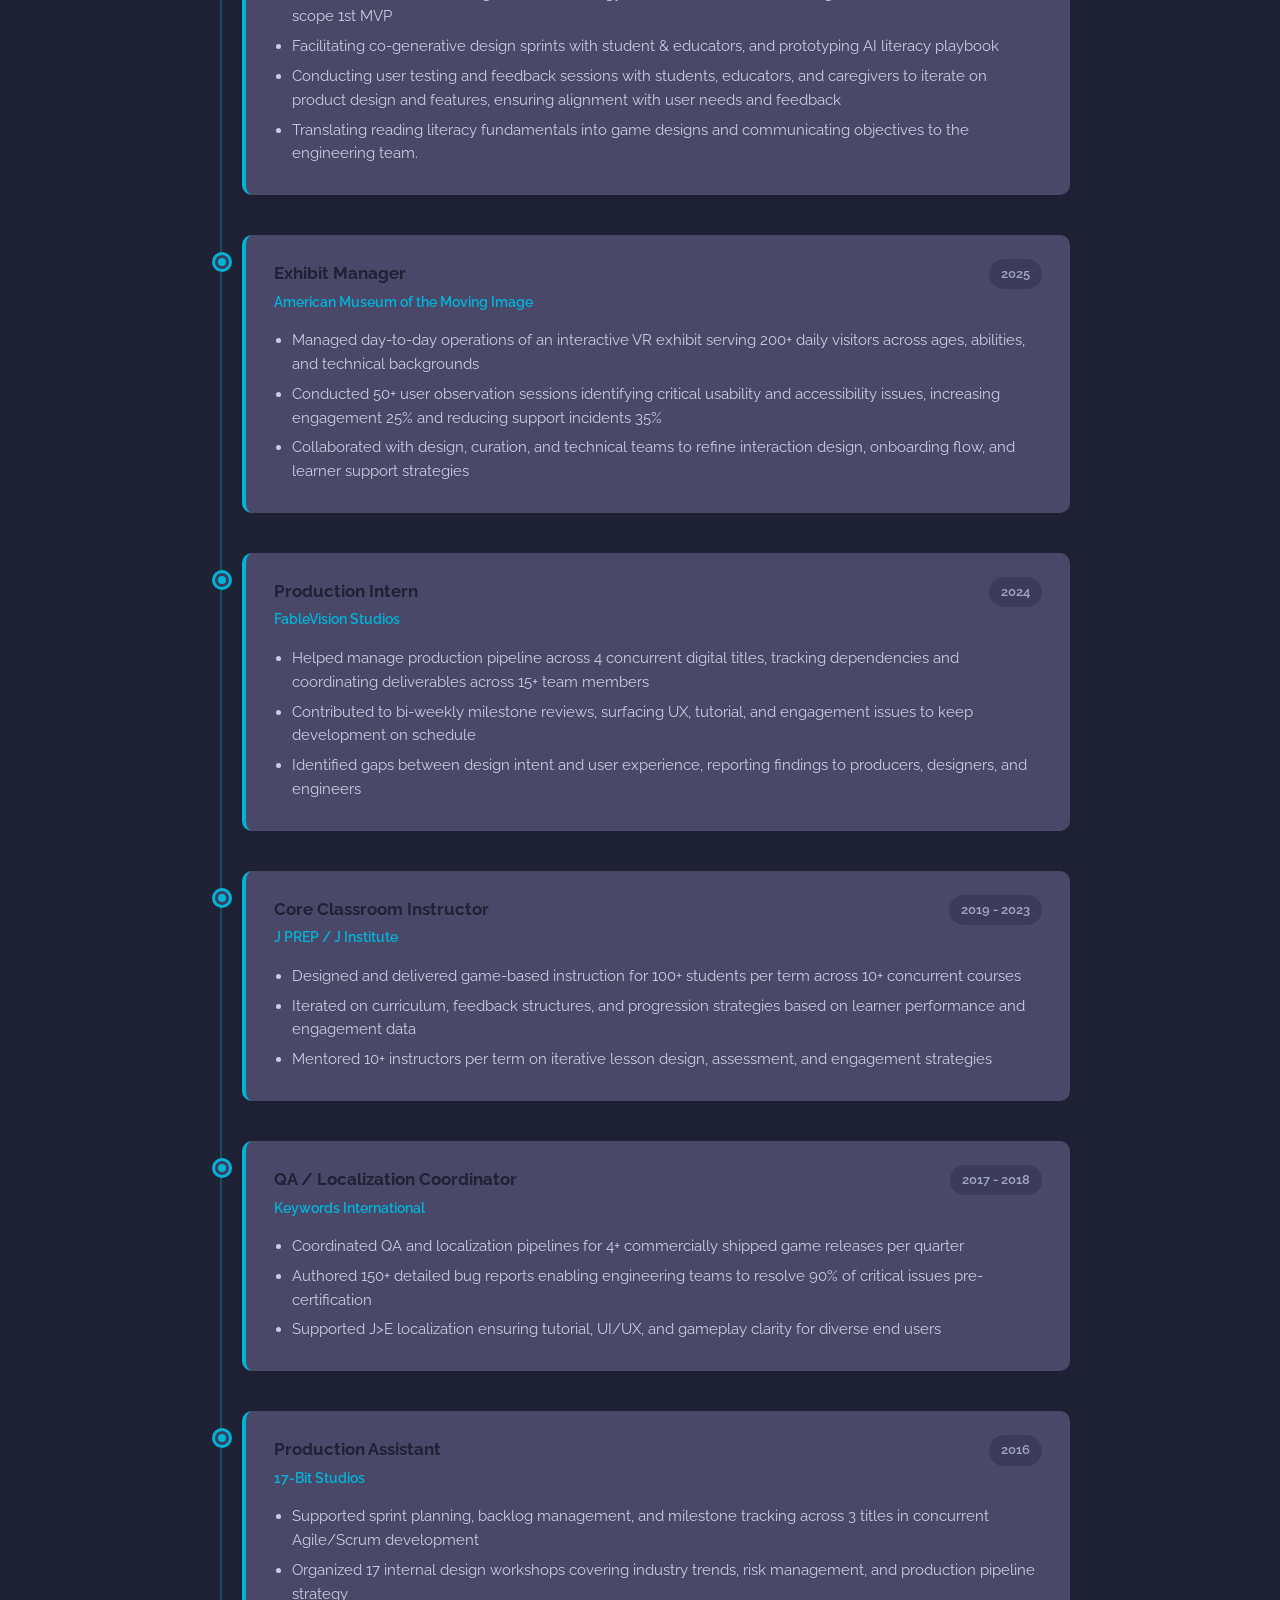
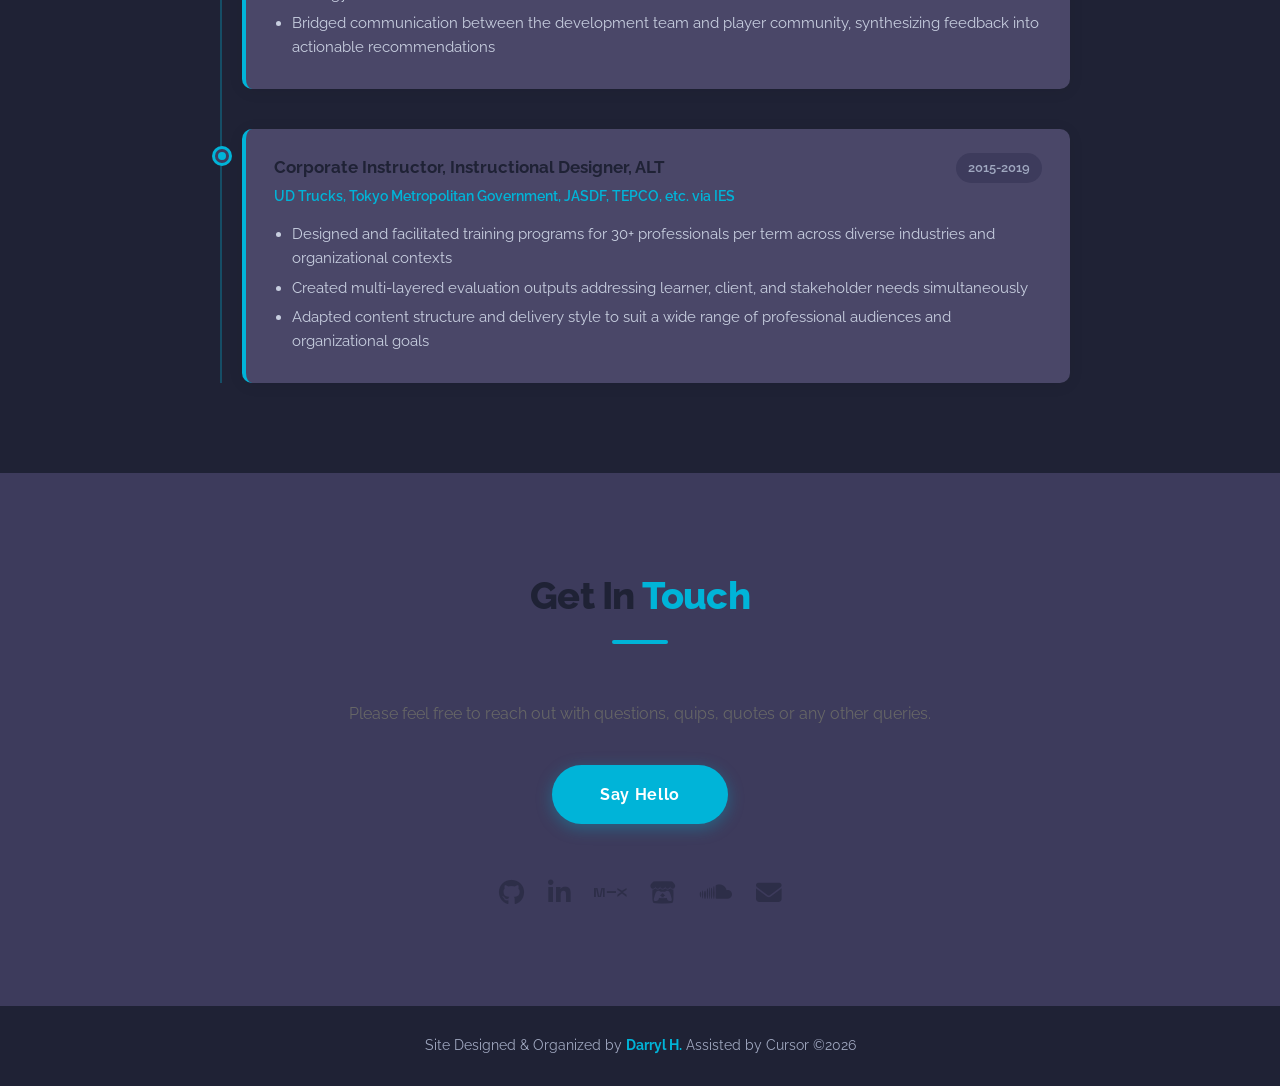
==== commit fe21453e: "[update] dark/light mode toggle moved to left of name in navbar" ====
--- a/index.html
+++ b/index.html
@@ -16,12 +16,14 @@
     <!-- ── NAVBAR ── -->
     <nav id="navbar">
         <div class="nav-inner">
-            <a href="#home" class="nav-logo">Darryl H.</a>
+            <div class="nav-brand">
+                <button class="theme-toggle" id="theme-toggle" aria-label="Toggle light mode">
+                    <i class="fas fa-sun"></i>
+                </button>
+                <a href="#home" class="nav-logo">Darryl H.</a>
+            </div>
             <button class="nav-hamburger" id="hamburger" aria-label="Open menu" aria-expanded="false">
                 <span></span><span></span><span></span>
-            </button>
-            <button class="theme-toggle" id="theme-toggle" aria-label="Toggle light mode">
-                <i class="fas fa-sun"></i>
             </button>
             <ul class="nav-links" id="nav-links">
                 <li><a href="#projects">Work</a></li>
--- a/css/style.css
+++ b/css/style.css
@@ -89,6 +89,8 @@
 html[data-theme="light"] .section-dark .project-card { background: var(--light-card); }
 html[data-theme="light"] .section-dark .project-title { color: var(--text-dark); }
 html[data-theme="light"] .section-dark .project-desc { color: var(--text-muted); }
+html[data-theme="light"] .section-dark .project-role-name { color: var(--text-dark); }
+html[data-theme="light"] .section-dark .project-responsibilities li { color: var(--text-muted); }
 html[data-theme="light"] .filter-tab { color: var(--text-muted); border-color: rgba(0,0,0,0.15); }
 html[data-theme="light"] #footer { background: var(--navy-light); color: var(--text-muted); }
 
@@ -192,6 +194,12 @@
     justify-content: space-between;
 }
 
+.nav-brand {
+    display: flex;
+    align-items: center;
+    gap: 12px;
+}
+
 .nav-logo {
     font-size: 1.4rem;
     font-weight: 800;
@@ -257,7 +265,6 @@
     border: 1.5px solid var(--border);
     transition: color var(--transition), border-color var(--transition), background var(--transition), transform var(--transition);
     flex-shrink: 0;
-    margin-left: 8px;
 }
 .theme-toggle:hover {
     color: var(--accent);
@@ -718,6 +725,40 @@
     display: flex !important;
 }
 
+.project-role-block {
+    display: none;
+    margin-top: 4px;
+    padding-top: 14px;
+    border-top: 1px solid var(--border);
+}
+.project-card.expanded .project-role-block { display: block; }
+.project-role-label {
+    font-size: 0.72rem;
+    font-weight: 700;
+    letter-spacing: 0.08em;
+    text-transform: uppercase;
+    color: var(--accent);
+    margin-bottom: 6px;
+}
+.project-role-name {
+    font-size: 0.92rem;
+    font-weight: 700;
+    color: var(--text-light);
+    margin-bottom: 10px;
+    line-height: 1.4;
+}
+.project-responsibilities {
+    list-style: disc;
+    padding-left: 18px;
+}
+.project-responsibilities li {
+    font-size: 0.88rem;
+    color: var(--text-muted);
+    line-height: 1.65;
+    margin-bottom: 6px;
+}
+.project-responsibilities li:last-child { margin-bottom: 0; }
+
 .project-summary {
     display: none;
     font-size: 0.88rem;
@@ -859,6 +900,15 @@
     white-space: pre-line;
 }
 .project-modal-summary:empty { display: none; }
+.project-modal-summary .project-role-block {
+    display: block;
+    margin-top: 0;
+    padding-top: 0;
+    border-top: none;
+}
+.project-modal-summary .project-summary {
+    display: block;
+}
 
 .project-modal-links {
     display: flex;
